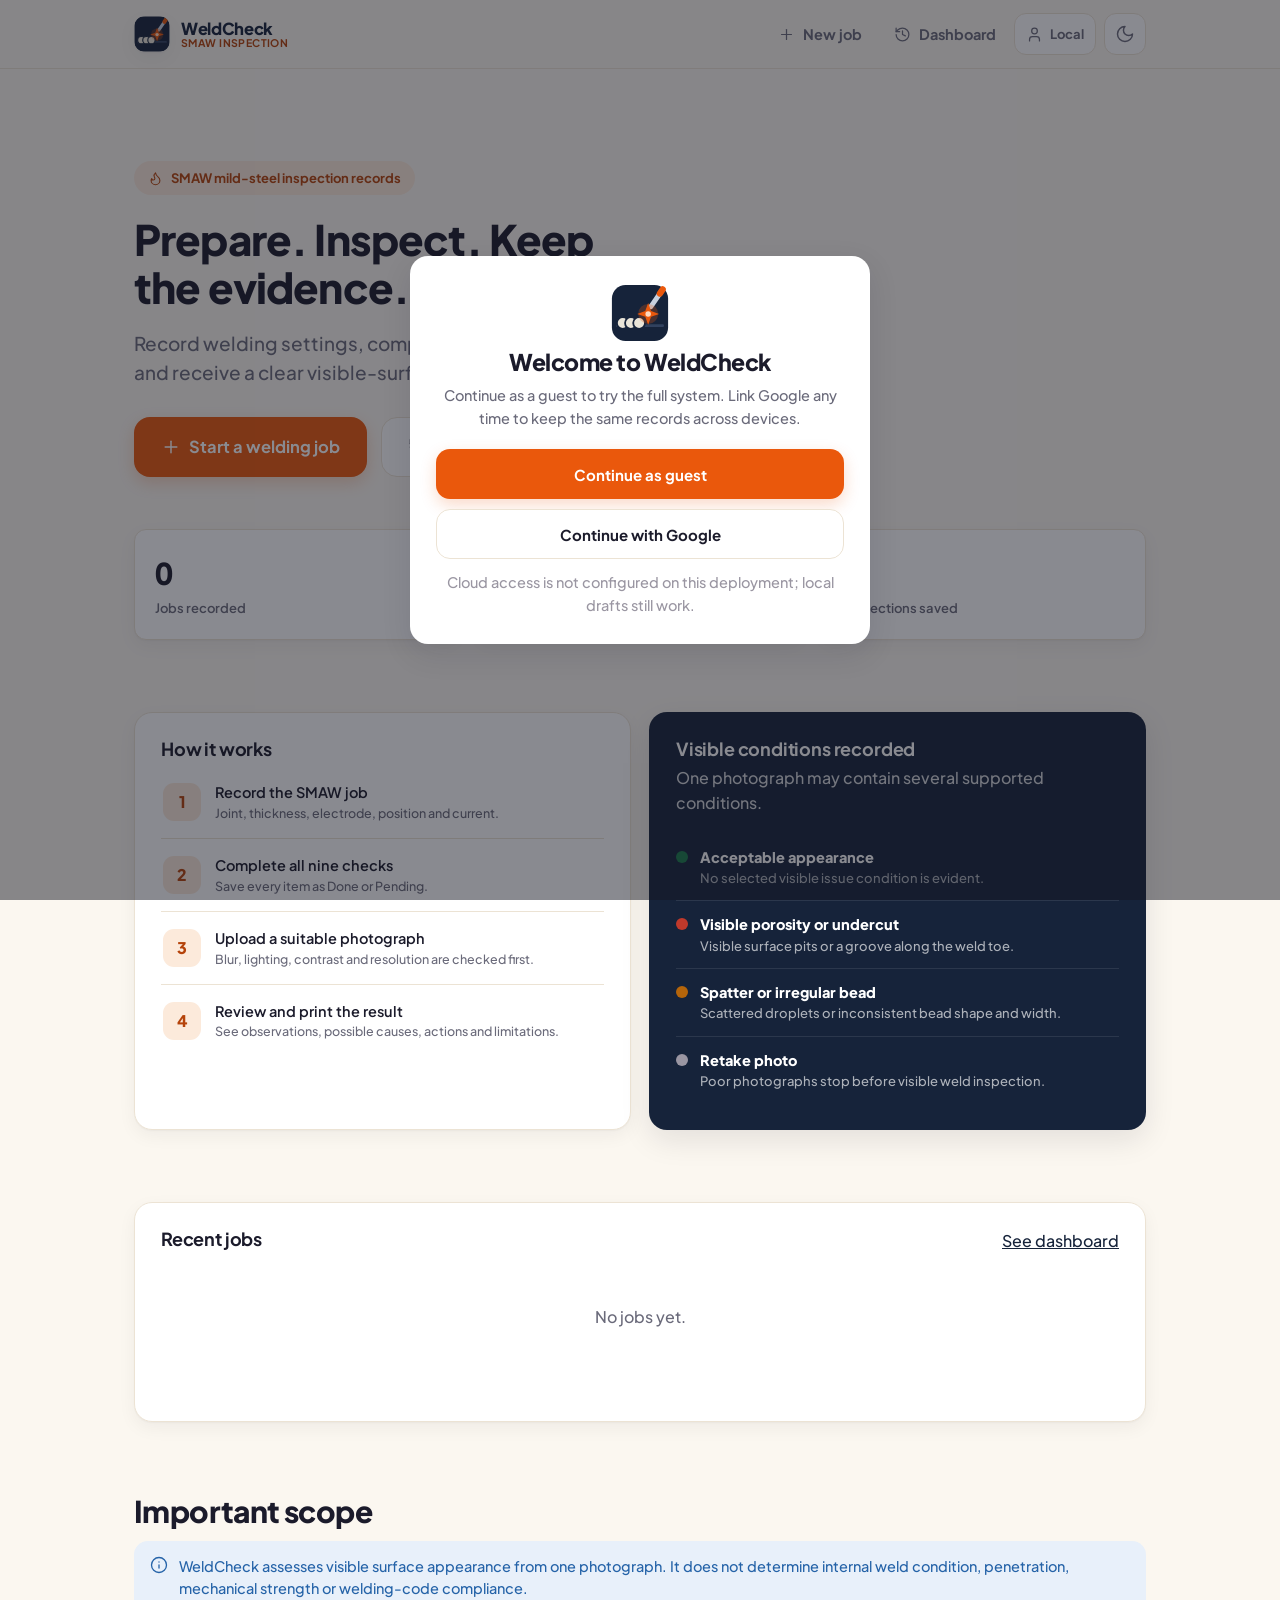
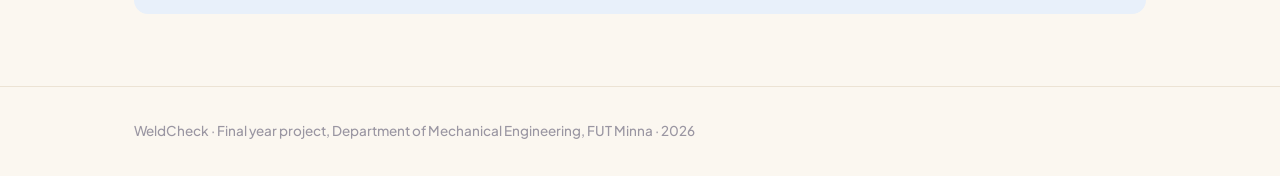
==== index.html @ 5e7c7ef5 "feat: upgrade WeldCheck cloud inspection workflow" ====
<!DOCTYPE html><html lang="en"><head><meta charset="UTF-8"/><meta name="viewport" content="width=device-width,initial-scale=1"/><title>WeldCheck · SMAW visible weld inspection</title><link rel="icon" href="favicon.svg"/><meta name="description" content="Cloud-backed SMAW checklist and visible weld-surface inspection records."/><link rel="preconnect" href="https://fonts.googleapis.com"/><link rel="preconnect" href="https://fonts.gstatic.com" crossorigin/><link href="https://fonts.googleapis.com/css2?family=Plus+Jakarta+Sans:wght@400;500;600;700;800&display=swap" rel="stylesheet"/><link rel="stylesheet" href="assets/weldcheck.css"/></head><body class="sel-body" data-page="home">
<header class="sel-header"><div class="sel-wrap sel-header__bar"><a class="sel-logo" href="/"><span class="sel-logo__mark"><img src="assets/logo.svg" alt=""/></span><span class="sel-logo__text"><span class="sel-logo__brand">WeldCheck</span><span class="sel-logo__sub">SMAW inspection</span></span></a><nav class="wc-topnav"><a href="/new-job" data-nav="new"><svg class="ic"><use href="#i-plus"></use></svg><span class="wc-navlabel">New job</span></a><a href="/history" data-nav="history"><svg class="ic"><use href="#i-history"></use></svg><span class="wc-navlabel">Dashboard</span></a><button class="sel-theme" id="themeBtn"><svg class="ic"><use href="#i-moon"></use></svg></button></nav></div></header>
<main class="sel-main"><section class="sel-hero"><div class="sel-wrap"><span class="sel-hero__eyebrow"><svg class="ic"><use href="#i-flame"></use></svg> SMAW mild-steel inspection records</span><h1>Prepare. Inspect. Keep the evidence.</h1><p class="lead">Record welding settings, complete the safety checklist, check photo quality and receive a clear visible-surface assessment with actions and limitations.</p><div class="sel-hero__cta"><a class="sel-btn sel-btn--primary sel-btn--lg" href="/new-job"><svg class="ic"><use href="#i-plus"></use></svg> Start a welding job</a><a class="sel-btn sel-btn--ghost sel-btn--lg" href="/history"><svg class="ic"><use href="#i-history"></use></svg> Open dashboard</a></div></div></section>
<section class="sel-section" style="padding-top:0"><div class="sel-wrap"><div class="sel-grid sel-grid--3"><div class="sel-stat"><div class="sel-stat__value" id="statJobs">0</div><div class="sel-stat__label">Jobs recorded</div></div><div class="sel-stat"><div class="sel-stat__value" id="statChecks">0</div><div class="sel-stat__label">Checklists completed</div></div><div class="sel-stat"><div class="sel-stat__value" id="statInspections">0</div><div class="sel-stat__label">Inspections saved</div></div></div></div></section>
<section class="sel-section" style="padding-top:0"><div class="sel-wrap sel-grid sel-grid--2"><div class="sel-card"><h3>How it works</h3><div class="sel-rows"><div class="sel-row"><div class="sel-row__icon">1</div><div class="sel-row__body"><div class="sel-row__title">Record the SMAW job</div><div class="sel-row__sub">Joint, thickness, electrode, position and current.</div></div></div><div class="sel-row"><div class="sel-row__icon">2</div><div class="sel-row__body"><div class="sel-row__title">Complete all nine checks</div><div class="sel-row__sub">Save every item as Done or Pending.</div></div></div><div class="sel-row"><div class="sel-row__icon">3</div><div class="sel-row__body"><div class="sel-row__title">Upload a suitable photograph</div><div class="sel-row__sub">Blur, lighting, contrast and resolution are checked first.</div></div></div><div class="sel-row"><div class="sel-row__icon">4</div><div class="sel-row__body"><div class="sel-row__title">Review and print the result</div><div class="sel-row__sub">See observations, possible causes, actions and limitations.</div></div></div></div></div><div class="sel-card sel-card--feature"><h3>Visible conditions recorded</h3><p>One photograph may contain several supported conditions.</p><div class="wc-cat"><span class="wc-cat__dot" style="background:var(--sp-success)"></span><div><div class="wc-cat__name">Acceptable appearance</div><div class="wc-cat__sub">No selected visible issue condition is evident.</div></div></div><div class="wc-cat"><span class="wc-cat__dot" style="background:var(--sp-danger)"></span><div><div class="wc-cat__name">Visible porosity or undercut</div><div class="wc-cat__sub">Visible surface pits or a groove along the weld toe.</div></div></div><div class="wc-cat"><span class="wc-cat__dot" style="background:var(--sp-warn)"></span><div><div class="wc-cat__name">Spatter or irregular bead</div><div class="wc-cat__sub">Scattered droplets or inconsistent bead shape and width.</div></div></div><div class="wc-cat"><span class="wc-cat__dot" style="background:var(--sp-ink-3)"></span><div><div class="wc-cat__name">Retake photo</div><div class="wc-cat__sub">Poor photographs stop before visible weld inspection.</div></div></div></div></div></section>
<section class="sel-section" style="padding-top:0"><div class="sel-wrap"><div class="sel-card"><div class="wc-card-head"><h3>Recent jobs</h3><a href="/history">See dashboard</a></div><div id="recentList"><p class="sel-empty">No jobs yet.</p></div></div></div></section>
<section class="sel-section" style="padding-top:0"><div class="sel-wrap"><h2>Important scope</h2><div class="sel-note sel-note--info"><svg class="ic"><use href="#i-info"></use></svg><span>WeldCheck assesses visible surface appearance from one photograph. It does not determine internal weld condition, penetration, mechanical strength or welding-code compliance.</span></div></div></section></main>
<footer class="sel-footer"><div class="sel-wrap">WeldCheck · Final year project, Department of Mechanical Engineering, FUT Minna · <span data-year></span></div></footer>
<div class="sel-modal" id="welcomeModal" hidden><div class="sel-modal__card sel-modal__card--celebrate"><img src="assets/logo.svg" alt="" width="58" height="58"/><h2>Welcome to WeldCheck</h2><p>Continue as a guest to try the full system. Link Google any time to keep the same records across devices.</p><div class="sel-modal__foot"><button class="sel-btn sel-btn--primary sel-btn--block" id="guestBtn">Continue as guest</button><button class="sel-btn sel-btn--ghost sel-btn--block" id="googleBtn">Continue with Google</button></div><p class="wc-tiny" id="authNote"></p></div></div>
<script src="assets/sprite.js"></script><script src="assets/db.js"></script><script src="assets/cloud.js"></script><script src="assets/data.js"></script><script src="assets/app.js"></script><script src="assets/auth.js"></script><script src="assets/fx.js"></script>
<script>(function(){var modal=Wc.$("welcomeModal");function close(){modal.classList.remove("is-in");setTimeout(function(){modal.hidden=true;},200);try{localStorage.setItem("wcWelcomedV2","1");}catch(e){}}Wc.$("guestBtn").onclick=close;Wc.$("googleBtn").onclick=function(){this.classList.add("is-loading");WcCloud.google().catch(function(e){Wc.$("googleBtn").classList.remove("is-loading");Wc.$("authNote").textContent=e.message;});};try{if(!localStorage.getItem("wcWelcomedV2")){modal.hidden=false;requestAnimationFrame(function(){modal.classList.add("is-in");});}}catch(e){}Promise.all([WcData.allJobs(),WcData.allInspections(),WcData.authState()]).then(function(v){var jobs=v[0],ins=v[1],checks=jobs.filter(function(j){return Wc.doneCount(j)===Wc.CHECKLIST.length;}).length;WcFx.countUp(Wc.$("statJobs"),jobs.length);WcFx.countUp(Wc.$("statChecks"),checks);WcFx.countUp(Wc.$("statInspections"),ins.length);if(!v[2].configured){Wc.$("authNote").textContent="Cloud access is not configured on this deployment; local drafts still work.";}if(jobs.length)Wc.$("recentList").innerHTML='<div class="sel-rows">'+jobs.slice(0,4).map(function(j){return'<a class="sel-row" href="'+Wc.nextPage(j)+'"><div class="sel-row__icon"><svg class="ic"><use href="#i-file-text"></use></svg></div><div class="sel-row__body"><div class="sel-row__title">Sample '+Wc.esc(j.sampleNo)+'</div><div class="sel-row__sub">'+Wc.esc(Wc.fmtDate(j.date||j.createdAt))+' · '+Wc.esc(j.jointType)+' · '+(j.inspectionCount||0)+' inspection(s)</div></div>'+Wc.statusPill(j)+'</a>';}).join('')+'</div>';WcFx.reveal(document.body,{selector:".sel-stat,.sel-card",step:40});});})();</script></body></html>
---- assets/weldcheck.css ----
/* WeldCheck: web-based pre-welding checklist + weld appearance checking (final year project).
   Visual system ported from the Movescrow member surface: Plus Jakarta Sans, cream page,
   navy feature cards, orange accent, roomy spacing, big rounded cards, mobile-first.
   All colour comes from --sp-* tokens; components keep the .sel-* names from the source kit. */

.sel-body {
  --sp-page: #FBF7F0;
  --sp-header: rgba(251,247,240,.82);
  --sp-link: #16233A;
  --sp-surface: #FFFFFF;
  --sp-surface-2: #F6F0E5;
  --sp-ink: #1B1B2B;
  --sp-ink-2: #6A6A7A;
  --sp-ink-3: #9A96A2;
  --sp-line: #ECE3D4;
  --sp-feature: #16233A;
  --sp-accent: #EA580C;
  --sp-accent-hover: #C2410C;
  --sp-accent-soft: #FCEADB;
  --sp-accent-ink: #B5430A;
  --sp-success: #1B7A4B;
  --sp-success-soft: #E7F4EC;
  --sp-warn: #B5650A;
  --sp-warn-soft: #FBEFD9;
  --sp-danger: #C0392B;
  --sp-danger-soft: #FBE7E4;
  --sp-info: #2563A8;
  --sp-info-soft: #E8F0FA;
  --sp-font: "Plus Jakarta Sans", system-ui, -apple-system, "Segoe UI", Roboto, sans-serif;
  --sp-r: 18px; --sp-r-sm: 12px; --sp-pill: 999px;
  --sp-sh-1: 0 1px 2px rgba(22,24,40,.04), 0 6px 18px rgba(22,24,40,.05);
  --sp-sh-2: 0 10px 30px rgba(22,24,40,.10);
  --sp-toast-bg: #1B1B2B;
}

/* Dark theme. Every colour is a token, so dark is one re-definition block. The default
   FOLLOWS THE OS (prefers-color-scheme); the header moon/sun button forces a choice by
   adding .theme-dark / .theme-light to <body> (app.js), which overrides the media query. */
:root { color-scheme: light dark; }
@media (prefers-color-scheme: dark) {
  .sel-body:not(.theme-light) {
    --sp-page: #14110C; --sp-header: rgba(20,17,12,.82); --sp-link: #AEC0E6; --sp-surface: #1F1B14; --sp-surface-2: #2A241A;
    --sp-ink: #F4EEE2; --sp-ink-2: #B4AC9C; --sp-ink-3: #847C6C; --sp-line: #342C1F;
    --sp-feature: #1B2B45; --sp-accent: #F2691C; --sp-accent-hover: #FB7E33;
    --sp-accent-soft: #38230F; --sp-accent-ink: #F4A36A;
    --sp-success: #43C98A; --sp-success-soft: #16291F; --sp-warn: #E0A23E; --sp-warn-soft: #2C2310;
    --sp-danger: #F0685A; --sp-danger-soft: #3A1C17; --sp-info: #5BA0E6; --sp-info-soft: #14233A;
    --sp-sh-1: 0 1px 2px rgba(0,0,0,.3), 0 6px 18px rgba(0,0,0,.35); --sp-sh-2: 0 10px 30px rgba(0,0,0,.5); --sp-toast-bg: #322A1E;
  }
}
.sel-body.theme-dark {
  --sp-page: #14110C; --sp-header: rgba(20,17,12,.82); --sp-link: #AEC0E6; --sp-surface: #1F1B14; --sp-surface-2: #2A241A;
  --sp-ink: #F4EEE2; --sp-ink-2: #B4AC9C; --sp-ink-3: #847C6C; --sp-line: #342C1F;
  --sp-feature: #1B2B45; --sp-accent: #F2691C; --sp-accent-hover: #FB7E33;
  --sp-accent-soft: #38230F; --sp-accent-ink: #F4A36A;
  --sp-success: #43C98A; --sp-success-soft: #16291F; --sp-warn: #E0A23E; --sp-warn-soft: #2C2310;
  --sp-danger: #F0685A; --sp-danger-soft: #3A1C17; --sp-info: #5BA0E6; --sp-info-soft: #14233A;
  --sp-sh-1: 0 1px 2px rgba(0,0,0,.3), 0 6px 18px rgba(0,0,0,.35); --sp-sh-2: 0 10px 30px rgba(0,0,0,.5); --sp-toast-bg: #322A1E;
}

/* Theme toggle (moon/sun) in the header, matching the nav icon buttons. */
.sel-theme { margin-left: 4px; width: 42px; height: 42px; display: inline-grid; place-items: center; border: 1px solid var(--sp-line); border-radius: 12px; background: var(--sp-surface); color: var(--sp-ink-2); flex: none; cursor: pointer; -webkit-tap-highlight-color: transparent; transition: background .15s ease, color .15s ease; }
.sel-theme:hover { background: var(--sp-surface-2); color: var(--sp-ink); }
.sel-theme svg { width: 20px; height: 20px; display: block; }

*, *::before, *::after { box-sizing: border-box; }
.sel-body * { -webkit-tap-highlight-color: transparent; }
html { -webkit-text-size-adjust: 100%; }
body.sel-body {
  margin: 0; font-family: var(--sp-font); color: var(--sp-ink);
  background: var(--sp-page); line-height: 1.55; font-weight: 500; font-size: 16px;
  -webkit-font-smoothing: antialiased; text-rendering: optimizeLegibility;
}
.sel-body h1, .sel-body h2, .sel-body h3 { margin: 0 0 .4em; color: var(--sp-ink); line-height: 1.15; letter-spacing: -0.02em; }
.sel-body h1 { font-size: clamp(30px, 7vw, 42px); font-weight: 800; }
.sel-body h2 { font-size: clamp(22px, 4.2vw, 30px); font-weight: 800; }
.sel-body h3 { font-size: 18px; font-weight: 700; letter-spacing: -0.01em; }
.sel-body p { margin: 0 0 1.1em; color: var(--sp-ink-2); }
.sel-body a { color: var(--sp-link); }
.ic { width: 20px; height: 20px; display: inline-block; vertical-align: middle; flex: none; }
[hidden] { display: none !important; }

/* Layout */
.sel-wrap { max-width: 1060px; margin: 0 auto; padding: 0 24px; }
.sel-narrow { max-width: 560px; margin: 0 auto; padding: 0 24px; }
.sel-section { padding: clamp(36px, 7vw, 72px) 0; }
.sel-main { min-height: 60vh; }
@media (max-width: 560px) { .sel-wrap, .sel-narrow { padding: 0 20px; } }

/* Header: glass bar with brand lockup + inline nav (no auth, so no drawer) */
.sel-header { position: sticky; top: 0; z-index: 30; background: var(--sp-header); backdrop-filter: saturate(140%) blur(14px); -webkit-backdrop-filter: saturate(140%) blur(14px); border-bottom: 1px solid var(--sp-line); }
.sel-header__bar { display: flex; align-items: center; gap: 12px; height: 68px; }
.sel-logo { display: inline-flex; align-items: center; gap: 11px; text-decoration: none; color: var(--sp-ink); }
.sel-logo__mark { width: 36px; height: 36px; border-radius: 11px; overflow: hidden; display: grid; place-items: center; flex: none; box-shadow: var(--sp-sh-1); }
.sel-logo__mark img { width: 36px; height: 36px; display: block; }
.sel-logo__text { display: flex; flex-direction: column; line-height: 1.05; }
.sel-logo__brand { font-weight: 800; font-size: 16.5px; letter-spacing: -0.02em; }
.sel-logo__sub { font-size: 10.5px; font-weight: 700; letter-spacing: .04em; text-transform: uppercase; color: var(--sp-accent-ink); }
.wc-topnav { display: flex; align-items: center; gap: 4px; margin-left: auto; }
.wc-topnav a { display: inline-flex; align-items: center; gap: 8px; padding: 9px 14px; border-radius: 12px; text-decoration: none; font-weight: 700; font-size: 14.5px; color: var(--sp-ink-2); transition: background .14s ease, color .14s ease; }
.wc-topnav a .ic { width: 17px; height: 17px; }
.wc-topnav a:hover { background: var(--sp-surface-2); color: var(--sp-ink); }
.wc-topnav a.is-active { background: var(--sp-accent-soft); color: var(--sp-accent-ink); }
@media (max-width: 620px) {
  .sel-logo__text { display: none; }
  .wc-topnav a span.wc-navlabel { display: none; }
  .wc-topnav a { padding: 10px 12px; border: 1px solid var(--sp-line); background: var(--sp-surface); }
  .wc-topnav a.is-active { border-color: transparent; background: var(--sp-accent-soft); }
}

/* Buttons */
.sel-btn { display: inline-flex; align-items: center; justify-content: center; gap: 8px; min-height: 50px; padding: 13px 22px; border-radius: 14px; font-family: var(--sp-font); font-weight: 700; font-size: 15px; cursor: pointer; border: 1.5px solid transparent; text-decoration: none; transition: transform .08s ease, background .15s ease, border-color .15s ease, box-shadow .15s ease; }
.sel-btn:active { transform: translateY(1px); }
.sel-btn.is-loading { color: transparent !important; pointer-events: none; position: relative; }
.sel-btn.is-loading::after { content: ""; position: absolute; top: 50%; left: 50%; width: 18px; height: 18px; margin: -9px 0 0 -9px; border-radius: 50%; border: 2px solid rgba(255,255,255,.5); border-top-color: #fff; animation: sel-btn-spin .6s linear infinite; }
.sel-btn--ghost.is-loading::after { border-color: rgba(27,27,43,.22); border-top-color: var(--sp-ink); }
@keyframes sel-btn-spin { to { transform: rotate(360deg); } }
.sel-btn--primary { background: var(--sp-accent); color: #fff; box-shadow: 0 6px 16px rgba(234,88,12,.22); }
.sel-btn--primary:hover { background: var(--sp-accent-hover); }
.sel-btn--dark { background: var(--sp-feature); color: #fff; }
.sel-btn--ghost { background: var(--sp-surface); color: var(--sp-ink); border-color: var(--sp-line); }
.sel-btn--ghost:hover { background: var(--sp-surface-2); }
.sel-btn--block { width: 100%; }
.sel-btn--lg { min-height: 56px; font-size: 16.5px; padding: 16px 26px; border-radius: 16px; }
.sel-btn--sm { min-height: 36px; padding: 8px 16px; font-size: 14px; }
.sel-btn[disabled], .sel-btn[aria-disabled="true"] { opacity: .5; cursor: not-allowed; }
.sel-body a.sel-btn--primary, .sel-body a.sel-btn--dark, .sel-body a.sel-btn--primary:hover, .sel-body a.sel-btn--dark:hover { color: #fff; }
.sel-body a.sel-btn--ghost { color: var(--sp-ink); }

/* Cards */
.sel-card { background: var(--sp-surface); border: 1px solid var(--sp-line); border-radius: var(--sp-r); padding: 26px; box-shadow: var(--sp-sh-1); }
.sel-card--feature { background: var(--sp-feature); color: #fff; border-color: transparent; box-shadow: var(--sp-sh-2); }
.sel-card--feature p, .sel-card--feature h2, .sel-card--feature h3 { color: #fff; }
.sel-card--feature p { color: rgba(255,255,255,.82); }
.sel-card--feature, .sel-wallet { transition: transform .22s cubic-bezier(.22,.61,.36,1), box-shadow .22s ease; }
@media (hover: hover) { .sel-card--feature:hover { transform: translateY(-3px); box-shadow: 0 18px 40px rgba(22,24,40,.18); } }
.sel-grid { display: grid; gap: 18px; }
@media (min-width: 720px) { .sel-grid--3 { grid-template-columns: repeat(3, 1fr); } .sel-grid--2 { grid-template-columns: repeat(2, 1fr); } }

/* Hero */
.sel-hero { padding: clamp(44px, 9vw, 92px) 0 clamp(30px, 6vw, 52px); }
.sel-hero__eyebrow { display: inline-flex; align-items: center; gap: 8px; font-size: 13px; font-weight: 700; color: var(--sp-accent-ink); background: var(--sp-accent-soft); padding: 7px 14px; border-radius: var(--sp-pill); margin-bottom: 20px; }
.sel-hero__eyebrow .ic { width: 15px; height: 15px; }
.sel-hero h1 { max-width: 17ch; }
.sel-hero p.lead { font-size: 19px; line-height: 1.55; max-width: 52ch; color: var(--sp-ink-2); }
.sel-hero__cta { display: flex; flex-wrap: wrap; gap: 14px; margin-top: 30px; }

/* Stat tiles */
.sel-stat { background: var(--sp-surface); border: 1px solid var(--sp-line); border-radius: var(--sp-r-sm); padding: 20px; box-shadow: var(--sp-sh-1); }
.sel-stat__value { font-size: 30px; font-weight: 800; font-variant-numeric: tabular-nums; color: var(--sp-ink); letter-spacing: -0.02em; }
.sel-stat__label { font-size: 13px; color: var(--sp-ink-2); font-weight: 600; margin-top: 2px; }
.sel-stat__hint { font-size: 12px; color: var(--sp-ink-3); }

/* Progress */
.sel-progress { height: 12px; background: var(--sp-surface-2); border-radius: var(--sp-pill); overflow: hidden; }
.sel-progress__fill { height: 100%; background: var(--sp-accent); border-radius: var(--sp-pill); transition: width .4s ease; }
.sel-progress__meta { display: flex; justify-content: space-between; font-size: 13px; color: var(--sp-ink-2); margin-top: 10px; }

/* Forms */
.sel-field { display: flex; flex-direction: column; gap: 8px; margin-bottom: 18px; }
.sel-field label { font-size: 14.5px; font-weight: 700; color: var(--sp-ink); }
.sel-field .wc-optional { font-weight: 600; color: var(--sp-ink-3); font-size: 12.5px; }
.sel-input, .sel-select, .sel-textarea { min-height: 52px; padding: 14px 16px; border: 1.5px solid var(--sp-line); border-radius: 14px; font-family: var(--sp-font); font-size: 16px; background: var(--sp-surface); color: var(--sp-ink); width: 100%; }
.sel-textarea { resize: vertical; min-height: 96px; }
.sel-input:focus, .sel-select:focus, .sel-textarea:focus { outline: 2px solid var(--sp-accent); outline-offset: 1px; border-color: var(--sp-accent); }
.sel-err { color: var(--sp-danger); font-size: 12.5px; font-weight: 600; }
.sel-steps { display: inline-flex; align-items: center; gap: 8px; font-size: 12px; font-weight: 800; letter-spacing: .03em; text-transform: uppercase; color: var(--sp-accent-ink); background: var(--sp-accent-soft); padding: 6px 12px; border-radius: var(--sp-pill); margin-bottom: 14px; }

/* Rows */
.sel-rows { display: flex; flex-direction: column; }
.sel-row { display: flex; align-items: center; gap: 14px; padding: 15px 2px; border-bottom: 1px solid var(--sp-line); }
.sel-row:last-child { border-bottom: 0; }
.sel-row__icon { width: 38px; height: 38px; border-radius: 11px; background: var(--sp-accent-soft); display: grid; place-items: center; color: var(--sp-accent-ink); flex: none; font-weight: 800; }
.sel-row__icon .ic { width: 19px; height: 19px; }
.sel-row__body { flex: 1; min-width: 0; }
.sel-row__title { font-size: 14.5px; font-weight: 600; color: var(--sp-ink); }
.sel-row__sub { font-size: 12.5px; color: var(--sp-ink-2); }
a.sel-row { text-decoration: none; transition: background .14s ease; border-radius: 12px; padding-left: 10px; padding-right: 10px; margin: 0 -10px; }
a.sel-row:hover { background: var(--sp-surface-2); }
.sel-row__chev { color: var(--sp-ink-3); flex: none; }
/* Narrow screens: the status pill drops to its own line under the text so the title never crushes. */
@media (max-width: 560px) {
  .sel-row { flex-wrap: wrap; }
  .sel-row__body { flex: 1 1 calc(100% - 100px); }
  .sel-row .sel-state-pill { order: 4; margin-left: 52px; }
}

/* Badges + state pills */
.sel-badge { display: inline-flex; align-items: center; gap: 7px; padding: 7px 13px; border-radius: var(--sp-pill); font-size: 12.5px; font-weight: 700; background: var(--sp-surface-2); color: var(--sp-ink-2); }
.sel-badge .ic { width: 15px; height: 15px; }
.sel-state-pill { display: inline-flex; align-items: center; gap: 7px; padding: 8px 14px; border-radius: var(--sp-pill); font-size: 13px; font-weight: 700; }
.sel-state-pill .ic { width: 15px; height: 15px; }
.sel-state-pill--good { background: var(--sp-success-soft); color: var(--sp-success); }
.sel-state-pill--holes { background: var(--sp-danger-soft); color: var(--sp-danger); }
.sel-state-pill--spatter { background: var(--sp-warn-soft); color: var(--sp-warn); }
.sel-state-pill--unclear { background: var(--sp-surface-2); color: var(--sp-ink-2); }
.sel-state-pill--open { background: var(--sp-success-soft); color: var(--sp-success); }
.sel-state-pill--soon { background: var(--sp-warn-soft); color: var(--sp-warn); }

/* Notes / states */
.sel-note { display: flex; gap: 11px; align-items: flex-start; padding: 14px 16px; border-radius: 14px; font-size: 14.5px; }
.sel-note .ic { width: 18px; height: 18px; margin-top: 1px; }
.sel-note--info { background: var(--sp-info-soft); color: var(--sp-info); }
.sel-note--warn { background: var(--sp-warn-soft); color: var(--sp-warn); }
.sel-note--success { background: var(--sp-success-soft); color: var(--sp-success); }
.sel-empty { text-align: center; color: var(--sp-ink-2); padding: 48px 16px; }
.sel-toast { position: fixed; left: 50%; bottom: 22px; transform: translate(-50%, 14px); background: var(--sp-toast-bg); color: #fff; font-weight: 700; font-size: 14px; padding: 11px 16px; border-radius: 12px; box-shadow: 0 8px 28px rgba(0,0,0,.22); z-index: 1200; opacity: 0; transition: opacity .24s ease, transform .24s ease; max-width: min(92vw, 420px); text-align: center; }
.sel-toast.is-on { opacity: 1; transform: translate(-50%, 0); }
.sel-search { display: flex; align-items: center; gap: 8px; background: var(--sp-surface-2); border: 1px solid var(--sp-line); border-radius: 12px; padding: 8px 12px; }
.sel-search .ic { width: 16px; height: 16px; color: var(--sp-ink-3); flex: none; }
.sel-search input { flex: 1; min-width: 0; border: 0; background: transparent; font: inherit; font-size: 14px; color: var(--sp-ink); outline: none; }

/* FAQ */
.sel-faq details { border: 1px solid var(--sp-line); border-radius: 14px; padding: 18px 20px; margin-bottom: 12px; background: var(--sp-surface); }
.sel-faq summary { font-weight: 700; cursor: pointer; list-style: none; font-size: 16px; }
.sel-faq summary::-webkit-details-marker { display: none; }
.sel-faq p { margin: 12px 0 0; }

/* Footer */
.sel-footer { border-top: 1px solid var(--sp-line); padding: 34px 0; color: var(--sp-ink-3); font-size: 13.5px; }
.sel-footer a { color: var(--sp-ink-2); margin-right: 18px; }

/* ── WeldCheck-specific components ─────────────────────────────────────────── */

/* Checklist items: tappable row that flips Pending -> Done */
.wc-check { display: flex; align-items: center; gap: 14px; width: 100%; text-align: left; padding: 14px 12px; border: 1.5px solid var(--sp-line); border-radius: 14px; background: var(--sp-surface); color: var(--sp-ink); font: inherit; font-size: 15px; font-weight: 600; cursor: pointer; transition: border-color .15s ease, background .15s ease; }
.wc-check + .wc-check { margin-top: 10px; }
.wc-check:hover { border-color: var(--sp-accent); }
.wc-check__box { width: 26px; height: 26px; border-radius: 9px; border: 2px solid var(--sp-line); display: grid; place-items: center; color: #fff; flex: none; transition: background .15s ease, border-color .15s ease; }
.wc-check__box .ic { width: 15px; height: 15px; opacity: 0; }
.wc-check__txt { flex: 1; min-width: 0; }
.wc-check__state { flex: none; font-size: 11.5px; font-weight: 800; letter-spacing: .04em; text-transform: uppercase; color: var(--sp-ink-3); }
.wc-check.is-done { border-color: var(--sp-success); background: var(--sp-success-soft); }
.wc-check.is-done .wc-check__box { background: var(--sp-success); border-color: var(--sp-success); }
.wc-check.is-done .wc-check__box .ic { opacity: 1; }
.wc-check.is-done .wc-check__state { color: var(--sp-success); }
.wc-check[disabled] { cursor: default; opacity: .75; }
.wc-check[disabled]:hover { border-color: var(--sp-line); }
.wc-check.is-done[disabled]:hover { border-color: var(--sp-success); }

/* Photo dropzone + preview */
.wc-drop { display: flex; flex-direction: column; align-items: center; justify-content: center; gap: 10px; width: 100%; min-height: 210px; padding: 26px; border: 2px dashed var(--sp-line); border-radius: var(--sp-r); background: var(--sp-surface-2); color: var(--sp-ink-2); font: inherit; font-weight: 600; cursor: pointer; text-align: center; transition: border-color .15s ease, background .15s ease; }
.wc-drop:hover, .wc-drop.is-over { border-color: var(--sp-accent); background: var(--sp-accent-soft); color: var(--sp-accent-ink); }
.wc-drop__ic { width: 52px; height: 52px; border-radius: 15px; background: var(--sp-surface); display: grid; place-items: center; color: var(--sp-accent); box-shadow: var(--sp-sh-1); }
.wc-drop__ic .ic { width: 26px; height: 26px; }
.wc-drop__hint { font-size: 12.5px; color: var(--sp-ink-3); font-weight: 600; }
.wc-preview { position: relative; border-radius: var(--sp-r); overflow: hidden; border: 1px solid var(--sp-line); background: var(--sp-surface-2); }
.wc-preview img { display: block; width: 100%; max-height: 420px; object-fit: contain; background: var(--sp-feature); }
.wc-preview__x { position: absolute; top: 10px; right: 10px; width: 34px; height: 34px; border-radius: 50%; border: 0; background: rgba(20,22,34,.6); color: #fff; cursor: pointer; display: grid; place-items: center; }
.wc-preview__x .ic { width: 16px; height: 16px; }

/* Result page */
.wc-result-hero { text-align: center; }
.wc-result-hero__ic { width: 64px; height: 64px; margin: 4px auto 14px; border-radius: 50%; display: grid; place-items: center; }
.wc-result-hero__ic .ic { width: 32px; height: 32px; }
.wc-result-hero__ic--good { background: var(--sp-success-soft); color: var(--sp-success); }
.wc-result-hero__ic--holes { background: var(--sp-danger-soft); color: var(--sp-danger); }
.wc-result-hero__ic--spatter { background: var(--sp-warn-soft); color: var(--sp-warn); }
.wc-result-hero__ic--unclear { background: var(--sp-surface-2); color: var(--sp-ink-2); }
.wc-metrics { display: grid; grid-template-columns: repeat(2, 1fr); gap: 10px; }
@media (min-width: 640px) { .wc-metrics { grid-template-columns: repeat(3, 1fr); } }
.wc-metric { background: var(--sp-surface-2); border-radius: 12px; padding: 11px 13px; }
.wc-metric__k { font-size: 11px; font-weight: 800; color: var(--sp-ink-2); text-transform: uppercase; letter-spacing: .04em; }
.wc-metric__v { font-size: 20px; font-weight: 800; margin-top: 2px; font-variant-numeric: tabular-nums; color: var(--sp-ink); }
.wc-metric__s { font-size: 11.5px; color: var(--sp-ink-3); font-weight: 600; }

/* Job summary strip (checklist / upload / result pages) */
.wc-jobstrip { display: flex; align-items: center; gap: 13px; padding: 14px 16px; border: 1px solid var(--sp-line); border-radius: 14px; background: var(--sp-surface); margin-bottom: 18px; }
.wc-jobstrip__ic { width: 40px; height: 40px; border-radius: 11px; background: var(--sp-feature); color: var(--sp-accent); display: grid; place-items: center; flex: none; }
.wc-jobstrip__t { flex: 1; min-width: 0; }
.wc-jobstrip__name { font-weight: 800; font-size: 15px; white-space: nowrap; overflow: hidden; text-overflow: ellipsis; }
.wc-jobstrip__meta { font-size: 12.5px; color: var(--sp-ink-3); }

/* Category legend rows on the feature card */
.wc-cat { display: flex; align-items: flex-start; gap: 12px; padding: 12px 0; border-top: 1px solid rgba(255,255,255,.09); }
.wc-cat:first-of-type { border-top: 0; }
.wc-cat__dot { width: 12px; height: 12px; border-radius: 50%; margin-top: 5px; flex: none; }
.wc-cat__name { font-weight: 800; font-size: 14.5px; }
.wc-cat__sub { font-size: 13px; color: rgba(255,255,255,.65); }

/* Modal (welcome / about-this-project) */
.sel-modal { position: fixed; inset: 0; z-index: 80; display: flex; align-items: center; justify-content: center; padding: 20px; background: rgba(20,22,34,.5); opacity: 0; transition: opacity .22s ease; }
.sel-modal.is-in { opacity: 1; }
.sel-modal__card { position: relative; background: var(--sp-surface); border-radius: var(--sp-r); box-shadow: var(--sp-sh-2); max-width: 460px; width: 100%; padding: 28px 26px; transform: translateY(12px) scale(.98); transition: transform .22s ease; max-height: calc(100dvh - 40px); overflow-y: auto; -webkit-overflow-scrolling: touch; }
.sel-modal.is-in .sel-modal__card { transform: none; }
.sel-modal__ic { display: inline-grid; place-items: center; width: 52px; height: 52px; border-radius: 15px; background: var(--sp-feature); color: var(--sp-accent); margin-bottom: 14px; }
.sel-modal__ic .ic { width: 26px; height: 26px; }
.sel-modal__card h2 { font-size: 23px; }
.sel-modal__card p { font-size: 14.5px; }
.sel-modal__foot { display: flex; gap: 10px; justify-content: flex-end; margin-top: 20px; flex-wrap: wrap; }
.sel-modal__card--celebrate { text-align: center; }
.sel-modal__card--celebrate .sel-modal__foot { justify-content: center; }
.wc-pin { text-align: center; font-size: 24px; font-weight: 800; letter-spacing: .5em; text-indent: .5em; font-variant-numeric: tabular-nums; margin-top: 6px; }
.wc-cred { display: flex; flex-direction: column; gap: 2px; margin-top: 14px; padding: 14px 16px; background: var(--sp-surface-2); border-radius: 14px; text-align: left; }
.wc-cred b { font-size: 14.5px; }
.wc-cred span { font-size: 13px; color: var(--sp-ink-2); }

/* Sample photo gallery (upload page): visual guide + tap-to-load test photos */
.wc-tpls { display: grid; grid-template-columns: repeat(2, 1fr); gap: 10px; margin-top: 12px; }
@media (min-width: 560px) { .wc-tpls { grid-template-columns: repeat(4, 1fr); } }
.wc-tpl { display: flex; flex-direction: column; gap: 8px; padding: 10px; border: 1.5px solid var(--sp-line); border-radius: 14px; background: var(--sp-surface); font: inherit; font-size: 12.5px; font-weight: 700; color: var(--sp-ink-2); cursor: pointer; text-align: center; transition: border-color .15s ease, transform .12s ease; }
.wc-tpl:hover { border-color: var(--sp-accent); transform: translateY(-2px); }
.wc-tpl canvas { display: block; width: 100%; border-radius: 9px; background: var(--sp-surface-2); }

/* FX layer (entrance motion, ported) */
@keyframes sel-fx-rise { from { opacity: 0; transform: translateY(8px); } to { opacity: 1; transform: none; } }
.sel-fx-rise { animation: sel-fx-rise .30s cubic-bezier(.22,.61,.36,1) both; }
@keyframes sel-fx-pop { 0% { transform: scale(.4); opacity: 0; } 60% { transform: scale(1.08); } 100% { transform: scale(1); opacity: 1; } }
.sel-fx-pop { animation: sel-fx-pop .42s cubic-bezier(.34,1.56,.64,1) both; }

/* Focus + motion */
.sel-body :focus-visible { outline: 2px solid var(--sp-accent); outline-offset: 2px; border-radius: 8px; }
@media (prefers-reduced-motion: reduce) { .sel-body *, .sel-body *::before, .sel-body *::after { animation-duration: .001ms !important; transition-duration: .001ms !important; } }

/* v2 cloud, dashboard, report and structured-result components */
.sel-account { min-height: 42px; display: inline-flex; align-items: center; gap: 7px; max-width: 150px; padding: 8px 11px; border: 1px solid var(--sp-line); border-radius: 12px; background: var(--sp-surface); color: var(--sp-ink-2); font: 700 13px var(--sp-font); cursor: pointer; }
.sel-account span { white-space: nowrap; overflow: hidden; text-overflow: ellipsis; }
.sel-account .ic { width: 17px; height: 17px; }
.sel-account.is-loading { opacity: .55; pointer-events: none; }
.wc-form-grid { gap: 0 16px; }
.wc-privacy, .wc-tiny { margin: 12px 0 0 !important; text-align: center; font-size: 12px; color: var(--sp-ink-3) !important; }
.wc-note-copy { margin-top: 5px; font-size: 13px; }
.wc-list { margin: 8px 0 18px; padding-left: 21px; color: var(--sp-ink-2); }
.wc-list li + li { margin-top: 7px; }
.wc-section-card { margin-top: 18px; }
.wc-section-card h3:not(:first-child) { margin-top: 22px; }
.wc-tags { display: flex; justify-content: center; flex-wrap: wrap; gap: 8px; margin: 13px 0; }
.wc-tag { display: inline-flex; padding: 6px 11px; border-radius: var(--sp-pill); font-size: 12.5px; font-weight: 800; }
.wc-tag--good { color: var(--sp-success); background: var(--sp-success-soft); }
.wc-tag--danger { color: var(--sp-danger); background: var(--sp-danger-soft); }
.wc-tag--warn { color: var(--sp-warn); background: var(--sp-warn-soft); }
.sel-state-pill--danger { color: var(--sp-danger); background: var(--sp-danger-soft); }
.wc-choice-row { display: flex; flex-wrap: wrap; gap: 8px; margin: 14px 0; }
.wc-condition-grid { display: grid; gap: 8px; margin: 12px 0 16px; }
.wc-condition { display: flex; align-items: center; gap: 9px; padding: 10px 12px; background: var(--sp-surface-2); border-radius: 11px; font-size: 13.5px; font-weight: 700; cursor: pointer; }
.wc-condition input { width: 18px; height: 18px; accent-color: var(--sp-accent); }
.wc-saved { font-size: 12.5px; color: var(--sp-success) !important; margin: 8px 0 0 !important; }
.wc-report { max-width: 1120px; }
.wc-report-head, .wc-page-head, .wc-card-head { display: flex; align-items: flex-start; justify-content: space-between; gap: 18px; }
.wc-report-logo { width: 70px; height: 70px; border-radius: 18px; }
.wc-result-layout { align-items: start; }
.wc-report-check { display: flex; gap: 9px; padding: 9px 0; border-bottom: 1px solid var(--sp-line); font-size: 13px; color: var(--sp-ink-2); }
.wc-report-check span { color: var(--sp-success); font-weight: 900; }
.wc-stats-6 { display: grid; grid-template-columns: repeat(2, 1fr); gap: 12px; }
@media (min-width: 720px) { .wc-stats-6 { grid-template-columns: repeat(3, 1fr); } }
@media (min-width: 1000px) { .wc-stats-6 { grid-template-columns: repeat(6, 1fr); } }
.wc-stats-6 .sel-stat__value { font-size: 24px; }
.wc-chart { display: grid; gap: 14px; margin-top: 14px; }
.wc-bar__meta { display: flex; justify-content: space-between; gap: 12px; font-size: 13px; }
.wc-bar__track { height: 10px; overflow: hidden; border-radius: var(--sp-pill); background: var(--sp-surface-2); margin-top: 6px; }
.wc-bar__track span { display: block; height: 100%; min-width: 2px; border-radius: inherit; background: var(--sp-accent); }
.wc-filters { display: grid; gap: 10px; }
@media (min-width: 720px) { .wc-filters { grid-template-columns: 2fr repeat(4, 1fr); } }
@media (max-width: 700px) { .wc-page-head, .wc-card-head { flex-direction: column; } .sel-account span { display: none; } .sel-account { padding: 10px; } }

@media print {
  @page { size: A4; margin: 13mm; }
  :root { color-scheme: light; }
  body.sel-body { background: #fff !important; color: #111 !important; font-size: 11pt; }
  .no-print, .sel-toast { display: none !important; }
  .sel-section { padding: 0; }
  .wc-report { max-width: none; padding: 0; }
  .wc-result-layout { display: block; }
  .sel-card { box-shadow: none; border: 1px solid #ddd; background: #fff !important; break-inside: avoid; margin-top: 10px; padding: 15px; }
  .wc-result-hero { text-align: left; }
  .wc-result-hero__ic { display: none; }
  .wc-tags { justify-content: flex-start; }
  .wc-preview img { max-height: 85mm; }
  .wc-section-card h3 { color: #111 !important; }
  .sel-body p, .wc-list, .sel-row__sub, .wc-report-check { color: #333 !important; }
  .sel-footer { display: none; }
}
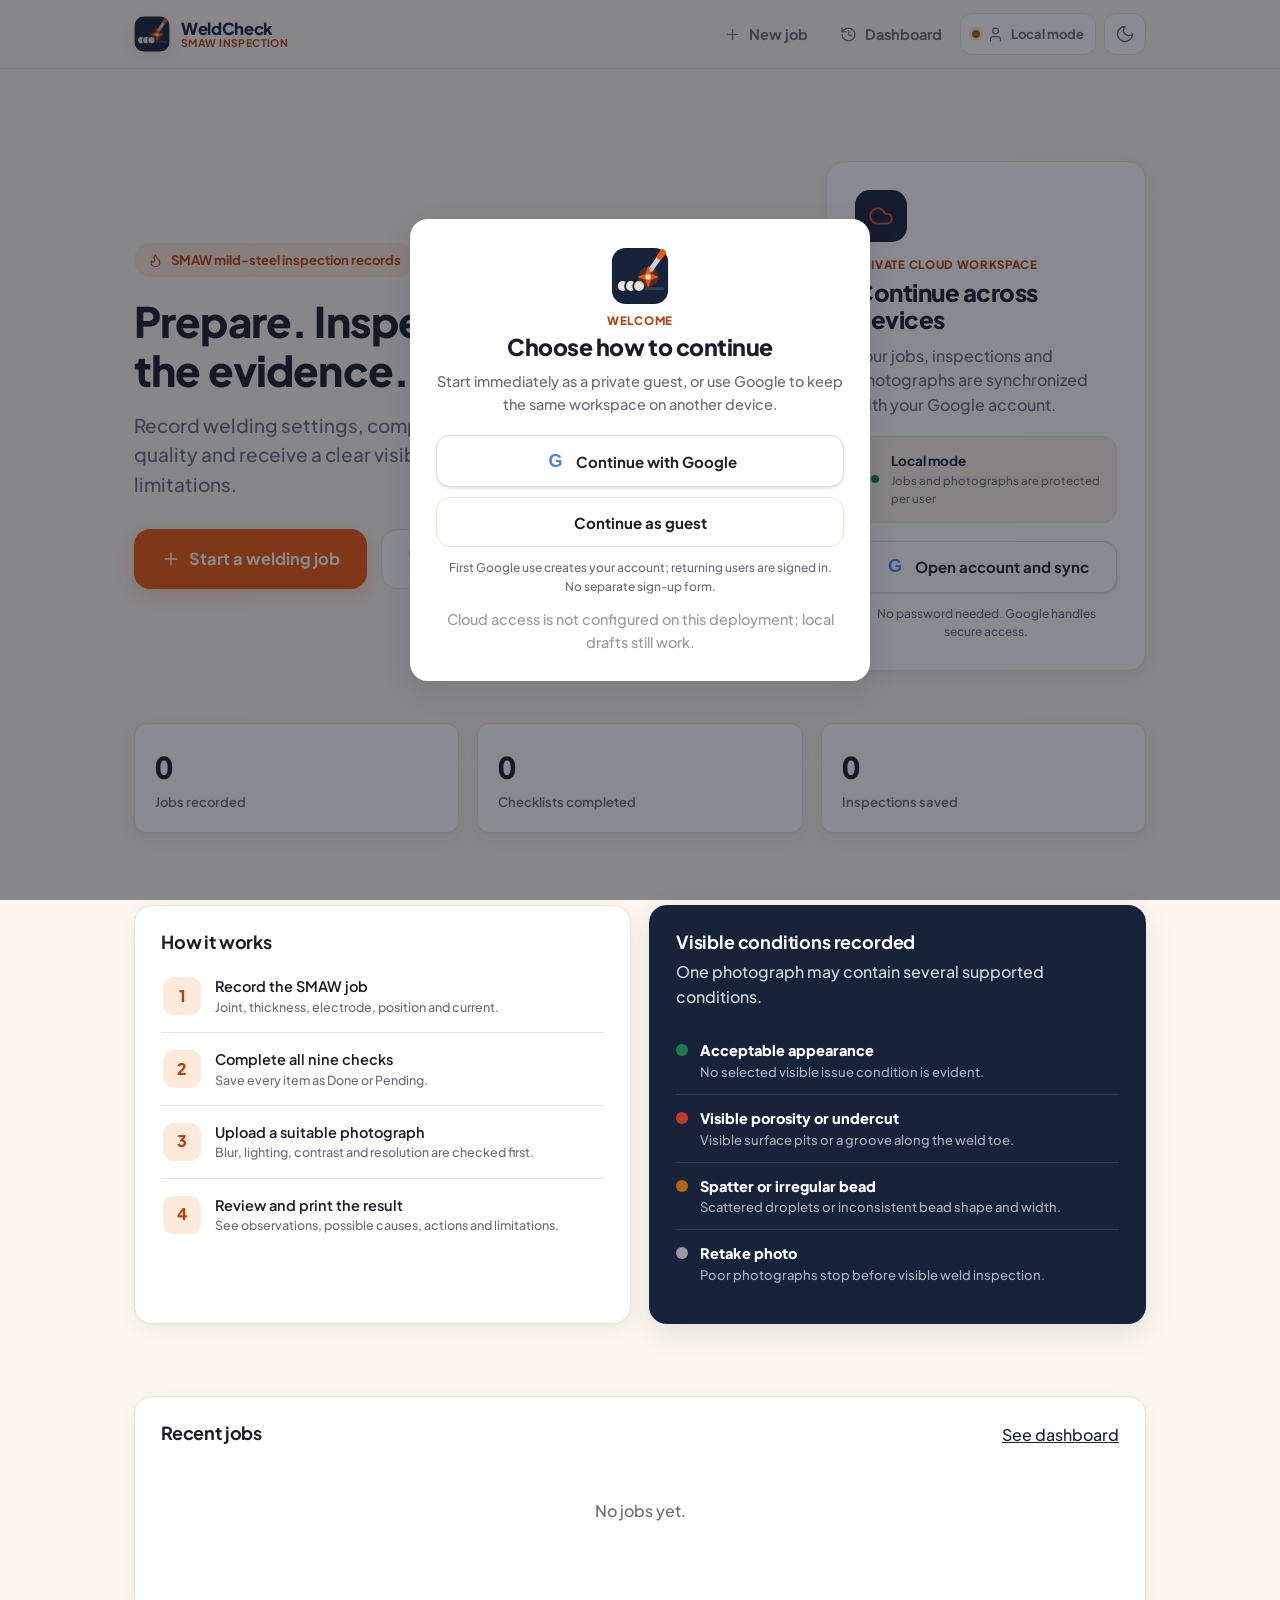
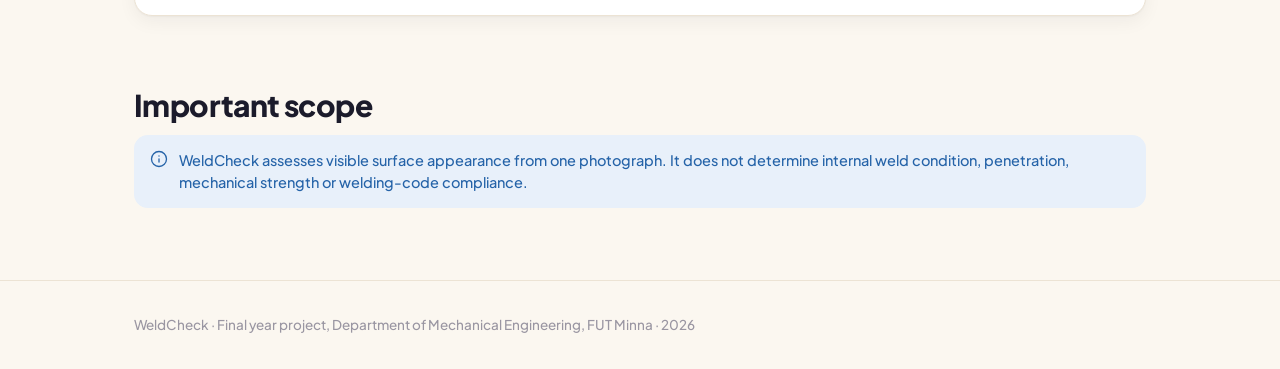
==== commit acdbbc91: "feat: polish WeldCheck onboarding and navigation" ====
--- a/index.html
+++ b/index.html
@@ -1,11 +1,11 @@
 <!DOCTYPE html><html lang="en"><head><meta charset="UTF-8"/><meta name="viewport" content="width=device-width,initial-scale=1"/><title>WeldCheck · SMAW visible weld inspection</title><link rel="icon" href="favicon.svg"/><meta name="description" content="Cloud-backed SMAW checklist and visible weld-surface inspection records."/><link rel="preconnect" href="https://fonts.googleapis.com"/><link rel="preconnect" href="https://fonts.gstatic.com" crossorigin/><link href="https://fonts.googleapis.com/css2?family=Plus+Jakarta+Sans:wght@400;500;600;700;800&display=swap" rel="stylesheet"/><link rel="stylesheet" href="assets/weldcheck.css"/></head><body class="sel-body" data-page="home">
 <header class="sel-header"><div class="sel-wrap sel-header__bar"><a class="sel-logo" href="/"><span class="sel-logo__mark"><img src="assets/logo.svg" alt=""/></span><span class="sel-logo__text"><span class="sel-logo__brand">WeldCheck</span><span class="sel-logo__sub">SMAW inspection</span></span></a><nav class="wc-topnav"><a href="/new-job" data-nav="new"><svg class="ic"><use href="#i-plus"></use></svg><span class="wc-navlabel">New job</span></a><a href="/history" data-nav="history"><svg class="ic"><use href="#i-history"></use></svg><span class="wc-navlabel">Dashboard</span></a><button class="sel-theme" id="themeBtn"><svg class="ic"><use href="#i-moon"></use></svg></button></nav></div></header>
-<main class="sel-main"><section class="sel-hero"><div class="sel-wrap"><span class="sel-hero__eyebrow"><svg class="ic"><use href="#i-flame"></use></svg> SMAW mild-steel inspection records</span><h1>Prepare. Inspect. Keep the evidence.</h1><p class="lead">Record welding settings, complete the safety checklist, check photo quality and receive a clear visible-surface assessment with actions and limitations.</p><div class="sel-hero__cta"><a class="sel-btn sel-btn--primary sel-btn--lg" href="/new-job"><svg class="ic"><use href="#i-plus"></use></svg> Start a welding job</a><a class="sel-btn sel-btn--ghost sel-btn--lg" href="/history"><svg class="ic"><use href="#i-history"></use></svg> Open dashboard</a></div></div></section>
+<main class="sel-main"><section class="sel-hero"><div class="sel-wrap wc-hero-grid"><div><span class="sel-hero__eyebrow"><svg class="ic"><use href="#i-flame"></use></svg> SMAW mild-steel inspection records</span><h1>Prepare. Inspect. Keep the evidence.</h1><p class="lead">Record welding settings, complete the safety checklist, check photo quality and receive a clear visible-surface assessment with actions and limitations.</p><div class="sel-hero__cta"><a class="sel-btn sel-btn--primary sel-btn--lg" href="/new-job"><svg class="ic"><use href="#i-plus"></use></svg> Start a welding job</a><a class="sel-btn sel-btn--ghost sel-btn--lg" href="/history"><svg class="ic"><use href="#i-history"></use></svg> Open dashboard</a></div></div><aside class="sel-card wc-access-card" aria-labelledby="accessTitle"><span class="sel-modal__ic"><svg class="ic"><use href="#i-cloud"></use></svg></span><p class="wc-overline">Private cloud workspace</p><h2 id="accessTitle">Continue across devices</h2><p id="accessText">Use WeldCheck as a guest now, then connect Google without losing your records.</p><div class="wc-sync-status"><span class="wc-account-dot is-online"></span><div><b id="accessState">Checking account…</b><span>Jobs and photographs are protected per user</span></div></div><button class="sel-btn sel-btn--google sel-btn--block" id="heroAccountBtn" type="button"><span class="wc-google-mark" aria-hidden="true">G</span><span>Sign in or create account</span></button><p class="wc-auth-help">No password needed. Google handles secure access.</p></aside></div></section>
 <section class="sel-section" style="padding-top:0"><div class="sel-wrap"><div class="sel-grid sel-grid--3"><div class="sel-stat"><div class="sel-stat__value" id="statJobs">0</div><div class="sel-stat__label">Jobs recorded</div></div><div class="sel-stat"><div class="sel-stat__value" id="statChecks">0</div><div class="sel-stat__label">Checklists completed</div></div><div class="sel-stat"><div class="sel-stat__value" id="statInspections">0</div><div class="sel-stat__label">Inspections saved</div></div></div></div></section>
 <section class="sel-section" style="padding-top:0"><div class="sel-wrap sel-grid sel-grid--2"><div class="sel-card"><h3>How it works</h3><div class="sel-rows"><div class="sel-row"><div class="sel-row__icon">1</div><div class="sel-row__body"><div class="sel-row__title">Record the SMAW job</div><div class="sel-row__sub">Joint, thickness, electrode, position and current.</div></div></div><div class="sel-row"><div class="sel-row__icon">2</div><div class="sel-row__body"><div class="sel-row__title">Complete all nine checks</div><div class="sel-row__sub">Save every item as Done or Pending.</div></div></div><div class="sel-row"><div class="sel-row__icon">3</div><div class="sel-row__body"><div class="sel-row__title">Upload a suitable photograph</div><div class="sel-row__sub">Blur, lighting, contrast and resolution are checked first.</div></div></div><div class="sel-row"><div class="sel-row__icon">4</div><div class="sel-row__body"><div class="sel-row__title">Review and print the result</div><div class="sel-row__sub">See observations, possible causes, actions and limitations.</div></div></div></div></div><div class="sel-card sel-card--feature"><h3>Visible conditions recorded</h3><p>One photograph may contain several supported conditions.</p><div class="wc-cat"><span class="wc-cat__dot" style="background:var(--sp-success)"></span><div><div class="wc-cat__name">Acceptable appearance</div><div class="wc-cat__sub">No selected visible issue condition is evident.</div></div></div><div class="wc-cat"><span class="wc-cat__dot" style="background:var(--sp-danger)"></span><div><div class="wc-cat__name">Visible porosity or undercut</div><div class="wc-cat__sub">Visible surface pits or a groove along the weld toe.</div></div></div><div class="wc-cat"><span class="wc-cat__dot" style="background:var(--sp-warn)"></span><div><div class="wc-cat__name">Spatter or irregular bead</div><div class="wc-cat__sub">Scattered droplets or inconsistent bead shape and width.</div></div></div><div class="wc-cat"><span class="wc-cat__dot" style="background:var(--sp-ink-3)"></span><div><div class="wc-cat__name">Retake photo</div><div class="wc-cat__sub">Poor photographs stop before visible weld inspection.</div></div></div></div></div></section>
 <section class="sel-section" style="padding-top:0"><div class="sel-wrap"><div class="sel-card"><div class="wc-card-head"><h3>Recent jobs</h3><a href="/history">See dashboard</a></div><div id="recentList"><p class="sel-empty">No jobs yet.</p></div></div></div></section>
 <section class="sel-section" style="padding-top:0"><div class="sel-wrap"><h2>Important scope</h2><div class="sel-note sel-note--info"><svg class="ic"><use href="#i-info"></use></svg><span>WeldCheck assesses visible surface appearance from one photograph. It does not determine internal weld condition, penetration, mechanical strength or welding-code compliance.</span></div></div></section></main>
 <footer class="sel-footer"><div class="sel-wrap">WeldCheck · Final year project, Department of Mechanical Engineering, FUT Minna · <span data-year></span></div></footer>
-<div class="sel-modal" id="welcomeModal" hidden><div class="sel-modal__card sel-modal__card--celebrate"><img src="assets/logo.svg" alt="" width="58" height="58"/><h2>Welcome to WeldCheck</h2><p>Continue as a guest to try the full system. Link Google any time to keep the same records across devices.</p><div class="sel-modal__foot"><button class="sel-btn sel-btn--primary sel-btn--block" id="guestBtn">Continue as guest</button><button class="sel-btn sel-btn--ghost sel-btn--block" id="googleBtn">Continue with Google</button></div><p class="wc-tiny" id="authNote"></p></div></div>
+<div class="sel-modal" id="welcomeModal" hidden role="dialog" aria-modal="true" aria-labelledby="welcomeTitle"><div class="sel-modal__card sel-modal__card--celebrate"><img src="assets/logo.svg" alt="" width="58" height="58"/><p class="wc-overline">Welcome</p><h2 id="welcomeTitle">Choose how to continue</h2><p>Start immediately as a private guest, or use Google to keep the same workspace on another device.</p><div class="sel-modal__foot"><button class="sel-btn sel-btn--google sel-btn--block" id="googleBtn"><span class="wc-google-mark" aria-hidden="true">G</span> Continue with Google</button><button class="sel-btn sel-btn--ghost sel-btn--block" id="guestBtn">Continue as guest</button></div><p class="wc-auth-help">First Google use creates your account; returning users are signed in. No separate sign-up form.</p><p class="wc-tiny" id="authNote" aria-live="polite"></p></div></div>
 <script src="assets/sprite.js"></script><script src="assets/db.js"></script><script src="assets/cloud.js"></script><script src="assets/data.js"></script><script src="assets/app.js"></script><script src="assets/auth.js"></script><script src="assets/fx.js"></script>
-<script>(function(){var modal=Wc.$("welcomeModal");function close(){modal.classList.remove("is-in");setTimeout(function(){modal.hidden=true;},200);try{localStorage.setItem("wcWelcomedV2","1");}catch(e){}}Wc.$("guestBtn").onclick=close;Wc.$("googleBtn").onclick=function(){this.classList.add("is-loading");WcCloud.google().catch(function(e){Wc.$("googleBtn").classList.remove("is-loading");Wc.$("authNote").textContent=e.message;});};try{if(!localStorage.getItem("wcWelcomedV2")){modal.hidden=false;requestAnimationFrame(function(){modal.classList.add("is-in");});}}catch(e){}Promise.all([WcData.allJobs(),WcData.allInspections(),WcData.authState()]).then(function(v){var jobs=v[0],ins=v[1],checks=jobs.filter(function(j){return Wc.doneCount(j)===Wc.CHECKLIST.length;}).length;WcFx.countUp(Wc.$("statJobs"),jobs.length);WcFx.countUp(Wc.$("statChecks"),checks);WcFx.countUp(Wc.$("statInspections"),ins.length);if(!v[2].configured){Wc.$("authNote").textContent="Cloud access is not configured on this deployment; local drafts still work.";}if(jobs.length)Wc.$("recentList").innerHTML='<div class="sel-rows">'+jobs.slice(0,4).map(function(j){return'<a class="sel-row" href="'+Wc.nextPage(j)+'"><div class="sel-row__icon"><svg class="ic"><use href="#i-file-text"></use></svg></div><div class="sel-row__body"><div class="sel-row__title">Sample '+Wc.esc(j.sampleNo)+'</div><div class="sel-row__sub">'+Wc.esc(Wc.fmtDate(j.date||j.createdAt))+' · '+Wc.esc(j.jointType)+' · '+(j.inspectionCount||0)+' inspection(s)</div></div>'+Wc.statusPill(j)+'</a>';}).join('')+'</div>';WcFx.reveal(document.body,{selector:".sel-stat,.sel-card",step:40});});})();</script></body></html>
+<script>(function(){var modal=Wc.$("welcomeModal");function close(){modal.classList.remove("is-in");setTimeout(function(){modal.hidden=true;},200);try{localStorage.setItem("wcWelcomedV2","1");}catch(e){}}Wc.$("guestBtn").onclick=close;Wc.$("googleBtn").onclick=function(){var b=this;if(window.WcAuth)WcAuth.google(b,Wc.$("authNote"));else{b.classList.add("is-loading");WcCloud.google().catch(function(e){b.classList.remove("is-loading");Wc.$("authNote").textContent=e.message;});}};Wc.$("heroAccountBtn").onclick=function(){if(window.WcAuth)WcAuth.open();else Wc.toast("Account controls are still loading.");};try{if(!localStorage.getItem("wcWelcomedV2")){modal.hidden=false;requestAnimationFrame(function(){modal.classList.add("is-in");});}}catch(e){}Promise.all([WcData.allJobs(),WcData.allInspections(),WcData.authState()]).then(function(v){var jobs=v[0],ins=v[1],state=v[2],checks=jobs.filter(function(j){return Wc.doneCount(j)===Wc.CHECKLIST.length;}).length;WcFx.countUp(Wc.$("statJobs"),jobs.length);WcFx.countUp(Wc.$("statChecks"),checks);WcFx.countUp(Wc.$("statInspections"),ins.length);Wc.$("accessState").textContent=state.isGuest?"Guest workspace active":"Signed in and synchronized";Wc.$("accessText").textContent=state.isGuest?"Your guest records are already private. Connect Google to keep them across devices.":"Your jobs, inspections and photographs are synchronized with your Google account.";Wc.$("heroAccountBtn").querySelector("span:last-child").textContent=state.isGuest?"Sign in or create account":"Open account and sync";if(!state.configured){Wc.$("authNote").textContent="Cloud access is not configured on this deployment; local drafts still work.";Wc.$("accessState").textContent="Local mode";}if(jobs.length)Wc.$("recentList").innerHTML='<div class="sel-rows">'+jobs.slice(0,4).map(function(j){return'<a class="sel-row" href="'+Wc.nextPage(j)+'"><div class="sel-row__icon"><svg class="ic"><use href="#i-file-text"></use></svg></div><div class="sel-row__body"><div class="sel-row__title">Sample '+Wc.esc(j.sampleNo)+'</div><div class="sel-row__sub">'+Wc.esc(Wc.fmtDate(j.date||j.createdAt))+' · '+Wc.esc(j.jointType)+' · '+(j.inspectionCount||0)+' inspection(s)</div></div>'+Wc.statusPill(j)+'</a>';}).join('')+'</div>';WcFx.reveal(document.body,{selector:".sel-stat,.sel-card",step:40});});})();</script></body></html>
--- a/assets/weldcheck.css
+++ b/assets/weldcheck.css
@@ -87,7 +87,7 @@
 .sel-main { min-height: 60vh; }
 @media (max-width: 560px) { .sel-wrap, .sel-narrow { padding: 0 20px; } }
 
-/* Header: glass bar with brand lockup + inline nav (no auth, so no drawer) */
+/* Header: glass bar with desktop navigation and a guided mobile drawer. */
 .sel-header { position: sticky; top: 0; z-index: 30; background: var(--sp-header); backdrop-filter: saturate(140%) blur(14px); -webkit-backdrop-filter: saturate(140%) blur(14px); border-bottom: 1px solid var(--sp-line); }
 .sel-header__bar { display: flex; align-items: center; gap: 12px; height: 68px; }
 .sel-logo { display: inline-flex; align-items: center; gap: 11px; text-decoration: none; color: var(--sp-ink); }
@@ -102,10 +102,7 @@
 .wc-topnav a:hover { background: var(--sp-surface-2); color: var(--sp-ink); }
 .wc-topnav a.is-active { background: var(--sp-accent-soft); color: var(--sp-accent-ink); }
 @media (max-width: 620px) {
-  .sel-logo__text { display: none; }
-  .wc-topnav a span.wc-navlabel { display: none; }
-  .wc-topnav a { padding: 10px 12px; border: 1px solid var(--sp-line); background: var(--sp-surface); }
-  .wc-topnav a.is-active { border-color: transparent; background: var(--sp-accent-soft); }
+  .sel-logo__sub { display: none; }
 }
 
 /* Buttons */
@@ -144,6 +141,13 @@
 .sel-hero h1 { max-width: 17ch; }
 .sel-hero p.lead { font-size: 19px; line-height: 1.55; max-width: 52ch; color: var(--sp-ink-2); }
 .sel-hero__cta { display: flex; flex-wrap: wrap; gap: 14px; margin-top: 30px; }
+.wc-hero-grid { display: grid; align-items: center; gap: 30px; }
+.wc-access-card { padding: 28px; }
+.wc-access-card h2 { font-size: 24px; }
+@media (min-width: 880px) {
+  .wc-hero-grid { grid-template-columns: minmax(0, 1.35fr) minmax(320px, .65fr); }
+  .wc-access-card { position: relative; }
+}
 
 /* Stat tiles */
 .sel-stat { background: var(--sp-surface); border: 1px solid var(--sp-line); border-radius: var(--sp-r-sm); padding: 20px; box-shadow: var(--sp-sh-1); }
@@ -318,6 +322,12 @@
 .sel-account .ic { width: 17px; height: 17px; }
 .sel-account.is-loading { opacity: .55; pointer-events: none; }
 .wc-form-grid { gap: 0 16px; }
+.wc-form-note { margin: 18px 0; }
+.wc-form-section { display: flex; align-items: baseline; justify-content: space-between; gap: 12px; padding: 5px 0 12px; margin-top: 4px; }
+.wc-form-section:not(:first-child) { margin-top: 12px; border-top: 1px solid var(--sp-line); padding-top: 20px; }
+.wc-form-section h3 { margin: 0; font-size: 15px; }
+.wc-form-section span, .wc-required { color: var(--sp-ink-3); font-size: 11px; font-weight: 700; }
+.wc-required { margin-left: 6px; text-transform: uppercase; letter-spacing: .04em; }
 .wc-privacy, .wc-tiny { margin: 12px 0 0 !important; text-align: center; font-size: 12px; color: var(--sp-ink-3) !important; }
 .wc-note-copy { margin-top: 5px; font-size: 13px; }
 .wc-list { margin: 8px 0 18px; padding-left: 21px; color: var(--sp-ink-2); }
@@ -336,6 +346,7 @@
 .wc-condition input { width: 18px; height: 18px; accent-color: var(--sp-accent); }
 .wc-saved { font-size: 12.5px; color: var(--sp-success) !important; margin: 8px 0 0 !important; }
 .wc-report { max-width: 1120px; }
+.wc-report-scope { margin: 16px 0 20px; }
 .wc-report-head, .wc-page-head, .wc-card-head { display: flex; align-items: flex-start; justify-content: space-between; gap: 18px; }
 .wc-report-logo { width: 70px; height: 70px; border-radius: 18px; }
 .wc-result-layout { align-items: start; }
@@ -353,6 +364,64 @@
 @media (min-width: 720px) { .wc-filters { grid-template-columns: 2fr repeat(4, 1fr); } }
 @media (max-width: 700px) { .wc-page-head, .wc-card-head { flex-direction: column; } .sel-account span { display: none; } .sel-account { padding: 10px; } }
 
+/* Production navigation, account and onboarding */
+.wc-menu-toggle { display: none; width: 42px; height: 42px; border: 1px solid var(--sp-line); border-radius: 12px; background: var(--sp-surface); color: var(--sp-ink); cursor: pointer; place-items: center; margin-left: auto; }
+.wc-menu-toggle .ic { width: 21px; height: 21px; }
+.wc-mobile-nav { position: absolute; left: 0; right: 0; top: 100%; background: var(--sp-header); border-bottom: 1px solid var(--sp-line); box-shadow: var(--sp-sh-2); backdrop-filter: blur(16px); -webkit-backdrop-filter: blur(16px); }
+.wc-mobile-nav__inner { display: grid; gap: 8px; padding-top: 12px; padding-bottom: 18px; }
+.wc-mobile-nav a, .wc-mobile-nav button { display: flex; align-items: center; gap: 13px; width: 100%; padding: 13px 14px; border: 1px solid var(--sp-line); border-radius: 14px; background: var(--sp-surface); color: var(--sp-ink); text-align: left; text-decoration: none; font: inherit; cursor: pointer; }
+.wc-mobile-nav a > .ic, .wc-mobile-nav button > .ic { width: 21px; height: 21px; color: var(--sp-accent); }
+.wc-mobile-nav span { display: flex; flex-direction: column; min-width: 0; }
+.wc-mobile-nav b { font-size: 14px; }
+.wc-mobile-nav small { color: var(--sp-ink-2); font-size: 11.5px; margin-top: 1px; }
+.wc-account-dot { width: 8px; height: 8px; border-radius: 50%; background: var(--sp-warn); box-shadow: 0 0 0 3px var(--sp-warn-soft); flex: none; }
+.wc-account-dot.is-online { background: var(--sp-success); box-shadow: 0 0 0 3px var(--sp-success-soft); }
+.wc-account-card { text-align: left; }
+.wc-modal-close { position: absolute; top: 17px; right: 17px; width: 38px; height: 38px; display: grid; place-items: center; border: 1px solid var(--sp-line); border-radius: 11px; background: var(--sp-surface-2); color: var(--sp-ink-2); cursor: pointer; }
+.wc-overline { margin: 0 0 5px !important; color: var(--sp-accent-ink) !important; font-size: 11.5px !important; font-weight: 800; letter-spacing: .06em; text-transform: uppercase; }
+.wc-sync-status { display: flex; gap: 12px; align-items: center; padding: 14px 15px; margin: 18px 0; border: 1px solid var(--sp-line); border-radius: 14px; background: var(--sp-surface-2); }
+.wc-sync-status div { display: flex; flex-direction: column; }
+.wc-sync-status b { font-size: 13.5px; }
+.wc-sync-status span:last-child { color: var(--sp-ink-2); font-size: 11.5px; }
+.sel-btn--google { background: #fff; color: #202124; border-color: #dadce0; box-shadow: 0 1px 3px rgba(60,64,67,.18); }
+.sel-btn--google:hover { background: #f8fafd; border-color: #c7cad0; }
+.wc-google-mark { width: 24px; height: 24px; display: grid; place-items: center; border-radius: 50%; color: #4285f4; font: 800 18px Arial, sans-serif; }
+.wc-auth-help { margin: 12px 4px 0 !important; font-size: 12px !important; text-align: center; }
+
+/* A visible three-stage path keeps field users oriented. */
+.wc-stepper { display: grid; grid-template-columns: repeat(3, 1fr); list-style: none; padding: 0; margin: 0 0 26px; position: relative; }
+.wc-stepper::before { content: ""; position: absolute; left: 16.66%; right: 16.66%; top: 16px; height: 2px; background: var(--sp-line); }
+.wc-stepper__item { position: relative; z-index: 1; display: flex; flex-direction: column; align-items: center; gap: 6px; color: var(--sp-ink-3); text-align: center; }
+.wc-stepper__item span { width: 34px; height: 34px; display: grid; place-items: center; border: 2px solid var(--sp-line); border-radius: 50%; background: var(--sp-page); font-size: 12px; font-weight: 800; }
+.wc-stepper__item b { font-size: 11px; }
+.wc-stepper__item.is-current { color: var(--sp-accent-ink); }
+.wc-stepper__item.is-current span { border-color: var(--sp-accent); background: var(--sp-accent-soft); }
+.wc-stepper__item.is-complete { color: var(--sp-success); }
+.wc-stepper__item.is-complete span { border-color: var(--sp-success); background: var(--sp-success-soft); }
+
+/* Avoid blank data-backed pages and explain long-running AI work. */
+.wc-page-loading { min-height: 36vh; display: flex; align-items: center; justify-content: center; gap: 14px; color: var(--sp-ink); }
+.wc-page-loading div { display: flex; flex-direction: column; }
+.wc-page-loading span:last-child { color: var(--sp-ink-2); font-size: 12.5px; }
+.wc-loader { width: 28px; height: 28px; border: 3px solid var(--sp-line); border-top-color: var(--sp-accent); border-radius: 50%; animation: sel-btn-spin .7s linear infinite; }
+.wc-process { display: flex; align-items: center; gap: 12px; margin-top: 14px; padding: 13px 14px; border-radius: 14px; background: var(--sp-info-soft); color: var(--sp-info); }
+.wc-process div { display: flex; flex-direction: column; }
+.wc-process b { font-size: 13.5px; }
+.wc-process span { font-size: 11.5px; opacity: .84; }
+.wc-process .wc-loader { width: 22px; height: 22px; border-width: 2px; border-top-color: currentColor; }
+
+@media (max-width: 760px) {
+  .sel-header__bar { height: 64px; }
+  .wc-menu-toggle { display: grid; }
+  .wc-topnav { margin-left: 0; }
+  .wc-topnav a, .wc-topnav .sel-account { display: none; }
+  .sel-theme { margin-left: 0; }
+}
+@media (max-width: 390px) {
+  .sel-logo__text { display: none; }
+  .wc-stepper__item b { font-size: 10px; }
+}
+
 @media print {
   @page { size: A4; margin: 13mm; }
   :root { color-scheme: light; }
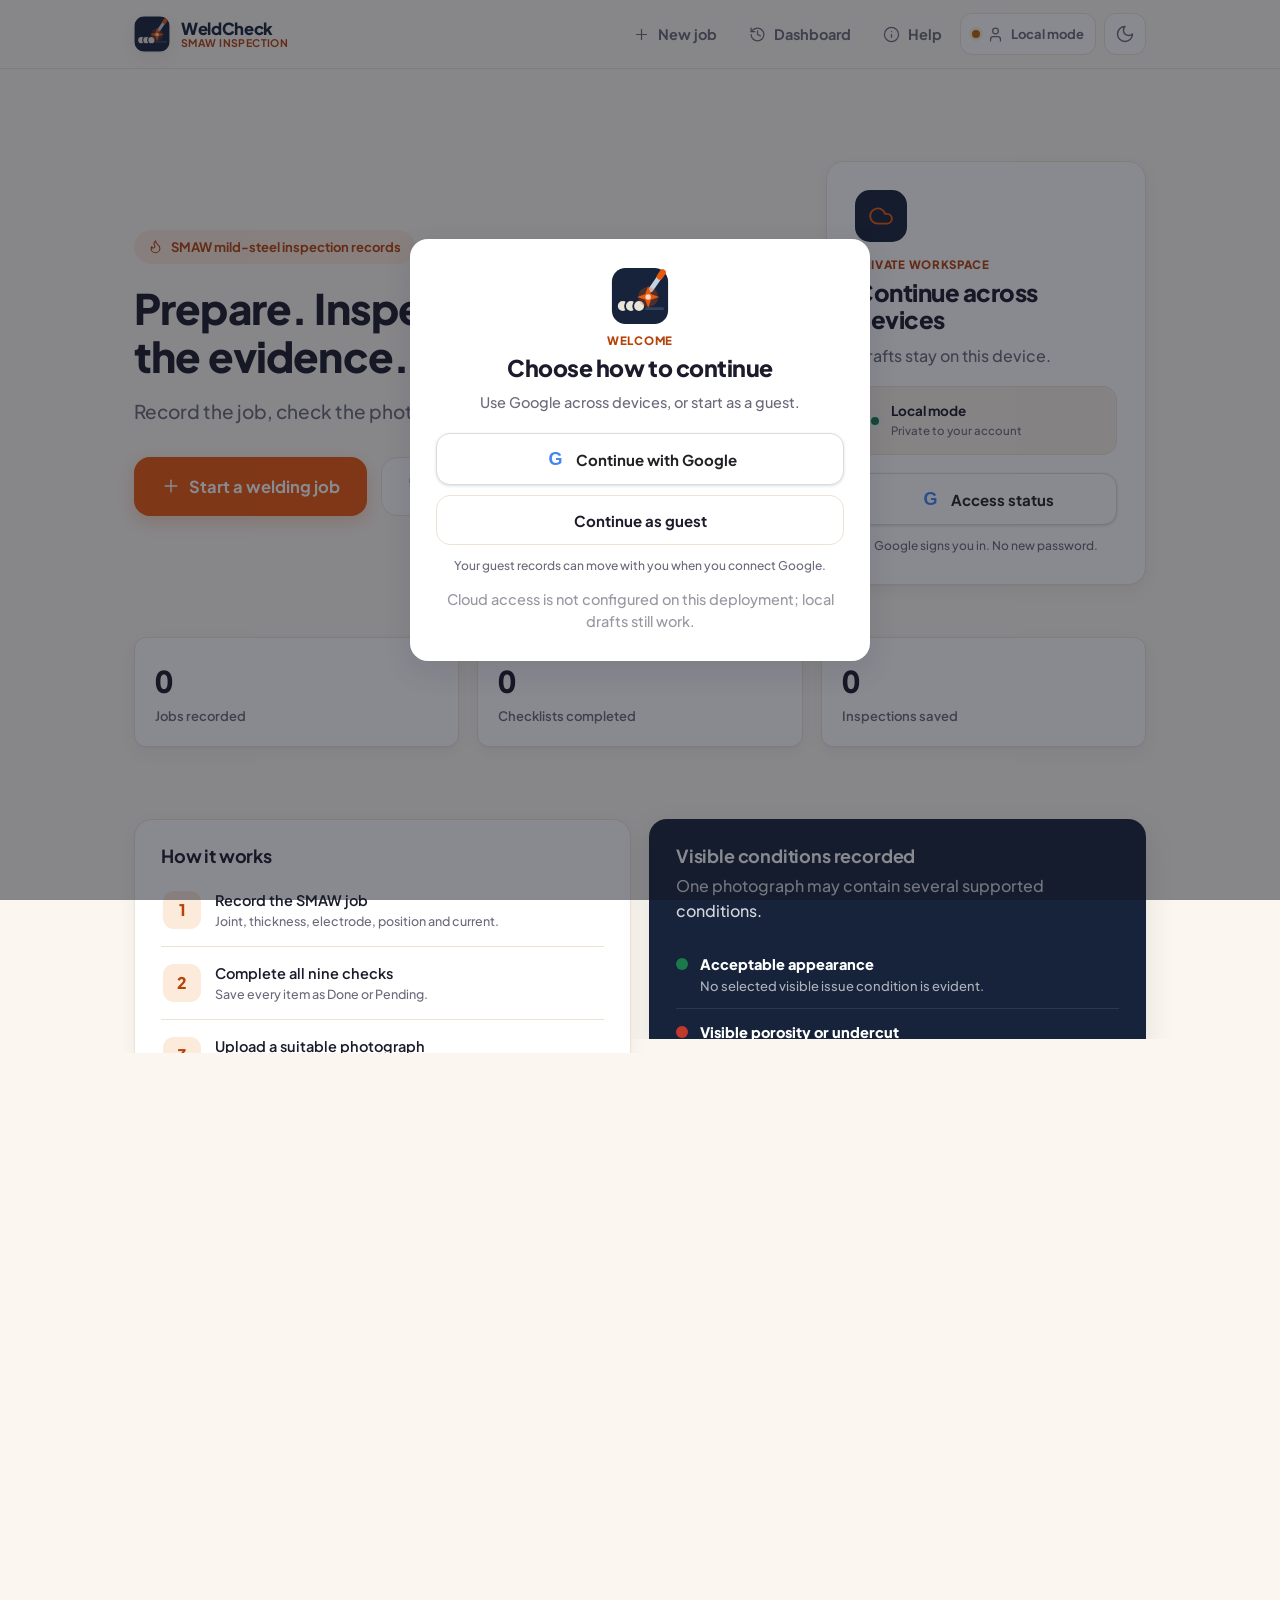
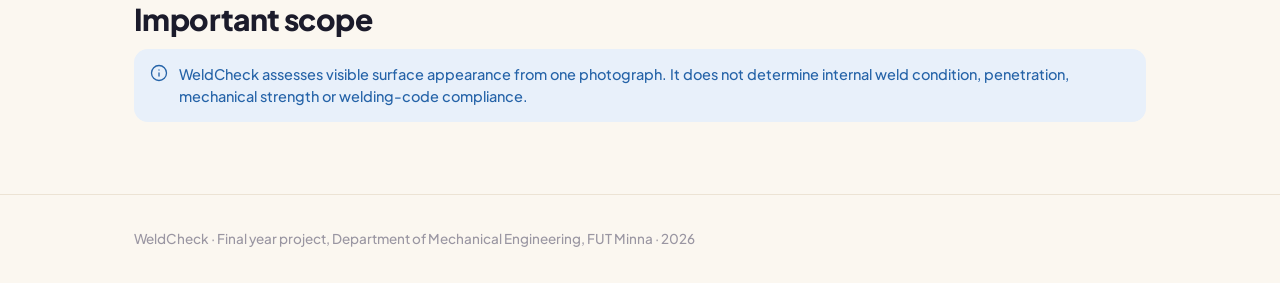
==== commit 8d4cade7: "fix: simplify loading and button interactions" ====
--- a/index.html
+++ b/index.html
@@ -1,11 +1,11 @@
 <!DOCTYPE html><html lang="en"><head><meta charset="UTF-8"/><meta name="viewport" content="width=device-width,initial-scale=1"/><title>WeldCheck · SMAW visible weld inspection</title><link rel="icon" href="favicon.svg"/><meta name="description" content="Cloud-backed SMAW checklist and visible weld-surface inspection records."/><link rel="preconnect" href="https://fonts.googleapis.com"/><link rel="preconnect" href="https://fonts.gstatic.com" crossorigin/><link href="https://fonts.googleapis.com/css2?family=Plus+Jakarta+Sans:wght@400;500;600;700;800&display=swap" rel="stylesheet"/><link rel="stylesheet" href="assets/weldcheck.css"/></head><body class="sel-body" data-page="home">
 <header class="sel-header"><div class="sel-wrap sel-header__bar"><a class="sel-logo" href="/"><span class="sel-logo__mark"><img src="assets/logo.svg" alt=""/></span><span class="sel-logo__text"><span class="sel-logo__brand">WeldCheck</span><span class="sel-logo__sub">SMAW inspection</span></span></a><nav class="wc-topnav"><a href="/new-job" data-nav="new"><svg class="ic"><use href="#i-plus"></use></svg><span class="wc-navlabel">New job</span></a><a href="/history" data-nav="history"><svg class="ic"><use href="#i-history"></use></svg><span class="wc-navlabel">Dashboard</span></a><button class="sel-theme" id="themeBtn"><svg class="ic"><use href="#i-moon"></use></svg></button></nav></div></header>
-<main class="sel-main"><section class="sel-hero"><div class="sel-wrap wc-hero-grid"><div><span class="sel-hero__eyebrow"><svg class="ic"><use href="#i-flame"></use></svg> SMAW mild-steel inspection records</span><h1>Prepare. Inspect. Keep the evidence.</h1><p class="lead">Record welding settings, complete the safety checklist, check photo quality and receive a clear visible-surface assessment with actions and limitations.</p><div class="sel-hero__cta"><a class="sel-btn sel-btn--primary sel-btn--lg" href="/new-job"><svg class="ic"><use href="#i-plus"></use></svg> Start a welding job</a><a class="sel-btn sel-btn--ghost sel-btn--lg" href="/history"><svg class="ic"><use href="#i-history"></use></svg> Open dashboard</a></div></div><aside class="sel-card wc-access-card" aria-labelledby="accessTitle"><span class="sel-modal__ic"><svg class="ic"><use href="#i-cloud"></use></svg></span><p class="wc-overline">Private cloud workspace</p><h2 id="accessTitle">Continue across devices</h2><p id="accessText">Use WeldCheck as a guest now, then connect Google without losing your records.</p><div class="wc-sync-status"><span class="wc-account-dot is-online"></span><div><b id="accessState">Checking account…</b><span>Jobs and photographs are protected per user</span></div></div><button class="sel-btn sel-btn--google sel-btn--block" id="heroAccountBtn" type="button"><span class="wc-google-mark" aria-hidden="true">G</span><span>Sign in or create account</span></button><p class="wc-auth-help">No password needed. Google handles secure access.</p></aside></div></section>
+<main class="sel-main"><section class="sel-hero"><div class="sel-wrap wc-hero-grid"><div><span class="sel-hero__eyebrow"><svg class="ic"><use href="#i-flame"></use></svg> SMAW mild-steel inspection records</span><h1>Prepare. Inspect. Keep the evidence.</h1><p class="lead">Record the job, check the photo and get a clear visible-surface result.</p><div class="sel-hero__cta"><a class="sel-btn sel-btn--primary sel-btn--lg" href="/new-job"><svg class="ic"><use href="#i-plus"></use></svg> Start a welding job</a><a class="sel-btn sel-btn--ghost sel-btn--lg" href="/history"><svg class="ic"><use href="#i-history"></use></svg> Open dashboard</a></div></div><aside class="sel-card wc-access-card" aria-labelledby="accessTitle"><span class="sel-modal__ic"><svg class="ic"><use href="#i-cloud"></use></svg></span><p class="wc-overline">Private workspace</p><h2 id="accessTitle">Continue across devices</h2><p id="accessText">Start as a guest. Connect Google later.</p><div class="wc-sync-status"><span class="wc-account-dot is-online"></span><div><b id="accessState">Checking account…</b><span>Private to your account</span></div></div><button class="sel-btn sel-btn--google sel-btn--block" id="heroAccountBtn" type="button"><span class="wc-google-mark" aria-hidden="true">G</span><span>Sign in or create account</span></button><p class="wc-auth-help">Google signs you in. No new password.</p></aside></div></section>
 <section class="sel-section" style="padding-top:0"><div class="sel-wrap"><div class="sel-grid sel-grid--3"><div class="sel-stat"><div class="sel-stat__value" id="statJobs">0</div><div class="sel-stat__label">Jobs recorded</div></div><div class="sel-stat"><div class="sel-stat__value" id="statChecks">0</div><div class="sel-stat__label">Checklists completed</div></div><div class="sel-stat"><div class="sel-stat__value" id="statInspections">0</div><div class="sel-stat__label">Inspections saved</div></div></div></div></section>
 <section class="sel-section" style="padding-top:0"><div class="sel-wrap sel-grid sel-grid--2"><div class="sel-card"><h3>How it works</h3><div class="sel-rows"><div class="sel-row"><div class="sel-row__icon">1</div><div class="sel-row__body"><div class="sel-row__title">Record the SMAW job</div><div class="sel-row__sub">Joint, thickness, electrode, position and current.</div></div></div><div class="sel-row"><div class="sel-row__icon">2</div><div class="sel-row__body"><div class="sel-row__title">Complete all nine checks</div><div class="sel-row__sub">Save every item as Done or Pending.</div></div></div><div class="sel-row"><div class="sel-row__icon">3</div><div class="sel-row__body"><div class="sel-row__title">Upload a suitable photograph</div><div class="sel-row__sub">Blur, lighting, contrast and resolution are checked first.</div></div></div><div class="sel-row"><div class="sel-row__icon">4</div><div class="sel-row__body"><div class="sel-row__title">Review and print the result</div><div class="sel-row__sub">See observations, possible causes, actions and limitations.</div></div></div></div></div><div class="sel-card sel-card--feature"><h3>Visible conditions recorded</h3><p>One photograph may contain several supported conditions.</p><div class="wc-cat"><span class="wc-cat__dot" style="background:var(--sp-success)"></span><div><div class="wc-cat__name">Acceptable appearance</div><div class="wc-cat__sub">No selected visible issue condition is evident.</div></div></div><div class="wc-cat"><span class="wc-cat__dot" style="background:var(--sp-danger)"></span><div><div class="wc-cat__name">Visible porosity or undercut</div><div class="wc-cat__sub">Visible surface pits or a groove along the weld toe.</div></div></div><div class="wc-cat"><span class="wc-cat__dot" style="background:var(--sp-warn)"></span><div><div class="wc-cat__name">Spatter or irregular bead</div><div class="wc-cat__sub">Scattered droplets or inconsistent bead shape and width.</div></div></div><div class="wc-cat"><span class="wc-cat__dot" style="background:var(--sp-ink-3)"></span><div><div class="wc-cat__name">Retake photo</div><div class="wc-cat__sub">Poor photographs stop before visible weld inspection.</div></div></div></div></div></section>
 <section class="sel-section" style="padding-top:0"><div class="sel-wrap"><div class="sel-card"><div class="wc-card-head"><h3>Recent jobs</h3><a href="/history">See dashboard</a></div><div id="recentList"><p class="sel-empty">No jobs yet.</p></div></div></div></section>
 <section class="sel-section" style="padding-top:0"><div class="sel-wrap"><h2>Important scope</h2><div class="sel-note sel-note--info"><svg class="ic"><use href="#i-info"></use></svg><span>WeldCheck assesses visible surface appearance from one photograph. It does not determine internal weld condition, penetration, mechanical strength or welding-code compliance.</span></div></div></section></main>
 <footer class="sel-footer"><div class="sel-wrap">WeldCheck · Final year project, Department of Mechanical Engineering, FUT Minna · <span data-year></span></div></footer>
-<div class="sel-modal" id="welcomeModal" hidden role="dialog" aria-modal="true" aria-labelledby="welcomeTitle"><div class="sel-modal__card sel-modal__card--celebrate"><img src="assets/logo.svg" alt="" width="58" height="58"/><p class="wc-overline">Welcome</p><h2 id="welcomeTitle">Choose how to continue</h2><p>Start immediately as a private guest, or use Google to keep the same workspace on another device.</p><div class="sel-modal__foot"><button class="sel-btn sel-btn--google sel-btn--block" id="googleBtn"><span class="wc-google-mark" aria-hidden="true">G</span> Continue with Google</button><button class="sel-btn sel-btn--ghost sel-btn--block" id="guestBtn">Continue as guest</button></div><p class="wc-auth-help">First Google use creates your account; returning users are signed in. No separate sign-up form.</p><p class="wc-tiny" id="authNote" aria-live="polite"></p></div></div>
+<div class="sel-modal" id="welcomeModal" hidden role="dialog" aria-modal="true" aria-labelledby="welcomeTitle"><div class="sel-modal__card sel-modal__card--celebrate"><img src="assets/logo.svg" alt="" width="58" height="58"/><p class="wc-overline">Welcome</p><h2 id="welcomeTitle">Choose how to continue</h2><p>Use Google across devices, or start as a guest.</p><div class="sel-modal__foot"><button class="sel-btn sel-btn--google sel-btn--block" id="googleBtn"><span class="wc-google-mark" aria-hidden="true">G</span> Continue with Google</button><button class="sel-btn sel-btn--ghost sel-btn--block" id="guestBtn">Continue as guest</button></div><p class="wc-auth-help">Your guest records can move with you when you connect Google.</p><p class="wc-tiny" id="authNote" aria-live="polite"></p></div></div>
 <script src="assets/sprite.js"></script><script src="assets/db.js"></script><script src="assets/cloud.js"></script><script src="assets/data.js"></script><script src="assets/app.js"></script><script src="assets/auth.js"></script><script src="assets/fx.js"></script>
 <script>(function(){var modal=Wc.$("welcomeModal");function close(){modal.classList.remove("is-in");setTimeout(function(){modal.hidden=true;},200);try{localStorage.setItem("wcWelcomedV2","1");}catch(e){}}Wc.$("guestBtn").onclick=close;Wc.$("googleBtn").onclick=function(){var b=this;if(window.WcAuth)WcAuth.google(b,Wc.$("authNote"));else{b.classList.add("is-loading");WcCloud.google().catch(function(e){b.classList.remove("is-loading");Wc.$("authNote").textContent=e.message;});}};Wc.$("heroAccountBtn").onclick=function(){if(window.WcAuth)WcAuth.open();else Wc.toast("Account controls are still loading.");};try{if(!localStorage.getItem("wcWelcomedV2")){modal.hidden=false;requestAnimationFrame(function(){modal.classList.add("is-in");});}}catch(e){}Promise.all([WcData.allJobs(),WcData.allInspections(),WcData.authState()]).then(function(v){var jobs=v[0],ins=v[1],state=v[2],checks=jobs.filter(function(j){return Wc.doneCount(j)===Wc.CHECKLIST.length;}).length;WcFx.countUp(Wc.$("statJobs"),jobs.length);WcFx.countUp(Wc.$("statChecks"),checks);WcFx.countUp(Wc.$("statInspections"),ins.length);Wc.$("accessState").textContent=state.isGuest?"Guest workspace active":"Signed in and synchronized";Wc.$("accessText").textContent=state.isGuest?"Your guest records are already private. Connect Google to keep them across devices.":"Your jobs, inspections and photographs are synchronized with your Google account.";Wc.$("heroAccountBtn").querySelector("span:last-child").textContent=state.isGuest?"Sign in or create account":"Open account and sync";if(!state.configured){Wc.$("authNote").textContent="Cloud access is not configured on this deployment; local drafts still work.";Wc.$("accessState").textContent="Local mode";}if(jobs.length)Wc.$("recentList").innerHTML='<div class="sel-rows">'+jobs.slice(0,4).map(function(j){return'<a class="sel-row" href="'+Wc.nextPage(j)+'"><div class="sel-row__icon"><svg class="ic"><use href="#i-file-text"></use></svg></div><div class="sel-row__body"><div class="sel-row__title">Sample '+Wc.esc(j.sampleNo)+'</div><div class="sel-row__sub">'+Wc.esc(Wc.fmtDate(j.date||j.createdAt))+' · '+Wc.esc(j.jointType)+' · '+(j.inspectionCount||0)+' inspection(s)</div></div>'+Wc.statusPill(j)+'</a>';}).join('')+'</div>';WcFx.reveal(document.body,{selector:".sel-stat,.sel-card",step:40});});})();</script></body></html>
--- a/assets/weldcheck.css
+++ b/assets/weldcheck.css
@@ -106,21 +106,22 @@
 }
 
 /* Buttons */
-.sel-btn { display: inline-flex; align-items: center; justify-content: center; gap: 8px; min-height: 50px; padding: 13px 22px; border-radius: 14px; font-family: var(--sp-font); font-weight: 700; font-size: 15px; cursor: pointer; border: 1.5px solid transparent; text-decoration: none; transition: transform .08s ease, background .15s ease, border-color .15s ease, box-shadow .15s ease; }
+.sel-btn { display: inline-flex; align-items: center; justify-content: center; gap: 8px; min-height: 50px; padding: 13px 22px; border-radius: 14px; font-family: var(--sp-font); font-weight: 700; font-size: 15px; cursor: pointer; border: 1.5px solid transparent; text-decoration: none; transition: transform .08s ease, background .15s ease, border-color .15s ease, box-shadow .15s ease; -webkit-appearance: none; appearance: none; -webkit-tap-highlight-color: transparent; }
 .sel-btn:active { transform: translateY(1px); }
 .sel-btn.is-loading { color: transparent !important; pointer-events: none; position: relative; }
 .sel-btn.is-loading::after { content: ""; position: absolute; top: 50%; left: 50%; width: 18px; height: 18px; margin: -9px 0 0 -9px; border-radius: 50%; border: 2px solid rgba(255,255,255,.5); border-top-color: #fff; animation: sel-btn-spin .6s linear infinite; }
 .sel-btn--ghost.is-loading::after { border-color: rgba(27,27,43,.22); border-top-color: var(--sp-ink); }
 @keyframes sel-btn-spin { to { transform: rotate(360deg); } }
 .sel-btn--primary { background: var(--sp-accent); color: #fff; box-shadow: 0 6px 16px rgba(234,88,12,.22); }
-.sel-btn--primary:hover { background: var(--sp-accent-hover); }
+.sel-btn--primary:hover, .sel-btn--primary:active, .sel-btn--primary.is-loading { background: var(--sp-accent-hover); color: #fff; }
 .sel-btn--dark { background: var(--sp-feature); color: #fff; }
 .sel-btn--ghost { background: var(--sp-surface); color: var(--sp-ink); border-color: var(--sp-line); }
-.sel-btn--ghost:hover { background: var(--sp-surface-2); }
+.sel-btn--ghost:hover, .sel-btn--ghost:active { background: var(--sp-surface-2); }
+.sel-btn--ghost.is-selected { background: var(--sp-accent-soft); color: var(--sp-accent-ink); border-color: var(--sp-accent); }
 .sel-btn--block { width: 100%; }
 .sel-btn--lg { min-height: 56px; font-size: 16.5px; padding: 16px 26px; border-radius: 16px; }
 .sel-btn--sm { min-height: 36px; padding: 8px 16px; font-size: 14px; }
-.sel-btn[disabled], .sel-btn[aria-disabled="true"] { opacity: .5; cursor: not-allowed; }
+.sel-btn[disabled]:not(.is-loading), .sel-btn[aria-disabled="true"]:not(.is-loading) { opacity: .5; cursor: not-allowed; }
 .sel-body a.sel-btn--primary, .sel-body a.sel-btn--dark, .sel-body a.sel-btn--primary:hover, .sel-body a.sel-btn--dark:hover { color: #fff; }
 .sel-body a.sel-btn--ghost { color: var(--sp-ink); }
 
@@ -348,6 +349,44 @@
 .wc-report { max-width: 1120px; }
 .wc-report-scope { margin: 16px 0 20px; }
 .wc-report-head, .wc-page-head, .wc-card-head { display: flex; align-items: flex-start; justify-content: space-between; gap: 18px; }
+.wc-download-help { margin: 16px 0 20px; border: 1px solid var(--sp-line); border-radius: 14px; background: var(--sp-surface); }
+.wc-download-help summary { cursor: pointer; padding: 14px 16px; font-weight: 800; color: var(--sp-ink); }
+.wc-download-help > div { padding: 0 16px 14px; color: var(--sp-ink-2); display: grid; gap: 7px; }
+.wc-download-help p { margin: 0; }
+.wc-guide-hero { display: flex; align-items: center; justify-content: space-between; gap: 32px; padding: 34px; border-radius: 24px; background: linear-gradient(135deg,var(--sp-surface) 0%,var(--sp-accent-soft) 100%); border: 1px solid var(--sp-line); }
+.wc-guide-hero h1 { margin: 4px 0 10px; }
+.wc-guide-hero p { max-width: 720px; }
+.wc-guide-hero__mark { flex: 0 0 104px; height: 104px; display: grid; place-items: center; color: var(--sp-accent); border-radius: 28px; background: var(--sp-surface); box-shadow: var(--sp-shadow); }
+.wc-guide-hero__mark .ic { width: 48px; height: 48px; }
+.wc-guide-flow { margin: 22px 0; display: grid; grid-template-columns: repeat(5,1fr); gap: 10px; }
+.wc-guide-flow div { display: flex; align-items: center; gap: 10px; padding: 13px; border-radius: 14px; background: var(--sp-surface); border: 1px solid var(--sp-line); font-size: 13px; font-weight: 750; }
+.wc-guide-flow b { width: 28px; height: 28px; display: grid; place-items: center; flex: 0 0 28px; border-radius: 50%; background: var(--sp-accent-soft); color: var(--sp-accent-ink); }
+.wc-guide-grid { align-items: stretch; }
+.wc-guide-grid .sel-card { height: 100%; }
+.wc-guide-grid h2, .wc-guide-wide h2 { font-size: 20px; margin: 8px 0 10px; }
+.wc-guide-icon { width: 42px; height: 42px; display: grid; place-items: center; border-radius: 12px; color: var(--sp-accent); background: var(--sp-accent-soft); }
+.wc-guide-icon .ic { width: 21px; height: 21px; }
+.wc-guide-tip { padding: 12px 14px; border-radius: 12px; background: var(--sp-surface-2); }
+.wc-guide-dl { display: grid; gap: 10px; }
+.wc-guide-dl div { display: grid; grid-template-columns: 120px 1fr; gap: 10px; }
+.wc-guide-dl dt { font-weight: 800; color: var(--sp-ink); }
+.wc-guide-dl dd { margin: 0; color: var(--sp-ink-2); }
+.wc-guide-wide, .wc-guide-scope { margin-top: 18px; }
+.wc-faq { display: grid; grid-template-columns: 1fr 1fr; gap: 10px 18px; }
+.wc-faq details { border-top: 1px solid var(--sp-line); padding: 13px 0; }
+.wc-faq summary { cursor: pointer; font-weight: 750; color: var(--sp-ink); }
+.wc-faq p { margin: 8px 0 0; }
+.wc-admin-gate { max-width: 620px; margin: 34px auto; text-align: center; display: grid; justify-items: center; gap: 12px; padding: 38px; }
+.wc-admin-gate h2, .wc-admin-gate p { margin: 0; }
+.wc-admin-stats { margin-top: 22px; }
+.wc-admin-section, .wc-admin-grid { margin-top: 18px; }
+.wc-admin-search { width: min(310px,100%); }
+.wc-table-wrap { overflow-x: auto; margin-top: 14px; }
+.wc-admin-table { width: 100%; border-collapse: collapse; min-width: 780px; }
+.wc-admin-table th, .wc-admin-table td { padding: 13px 12px; border-bottom: 1px solid var(--sp-line); text-align: left; vertical-align: middle; font-size: 14px; }
+.wc-admin-table th { color: var(--sp-ink-2); font-size: 12px; text-transform: uppercase; letter-spacing: .04em; }
+.wc-admin-table td small { display: block; margin-top: 4px; color: var(--sp-ink-2); }
+.wc-admin-stage { display: inline-flex; padding: 6px 9px; border-radius: 999px; background: var(--sp-accent-soft); color: var(--sp-accent-ink); font-size: 12px; font-weight: 750; white-space: nowrap; }
 .wc-report-logo { width: 70px; height: 70px; border-radius: 18px; }
 .wc-result-layout { align-items: start; }
 .wc-report-check { display: flex; gap: 9px; padding: 9px 0; border-bottom: 1px solid var(--sp-line); font-size: 13px; color: var(--sp-ink-2); }
@@ -363,6 +402,7 @@
 .wc-filters { display: grid; gap: 10px; }
 @media (min-width: 720px) { .wc-filters { grid-template-columns: 2fr repeat(4, 1fr); } }
 @media (max-width: 700px) { .wc-page-head, .wc-card-head { flex-direction: column; } .sel-account span { display: none; } .sel-account { padding: 10px; } }
+@media (max-width: 700px) { .wc-guide-hero { padding: 23px; } .wc-guide-hero__mark { display: none; } .wc-guide-flow { grid-template-columns: 1fr; } .wc-faq { grid-template-columns: 1fr; } .wc-guide-dl div { grid-template-columns: 1fr; gap: 2px; } }
 
 /* Production navigation, account and onboarding */
 .wc-menu-toggle { display: none; width: 42px; height: 42px; border: 1px solid var(--sp-line); border-radius: 12px; background: var(--sp-surface); color: var(--sp-ink); cursor: pointer; place-items: center; margin-left: auto; }
@@ -384,9 +424,11 @@
 .wc-sync-status b { font-size: 13.5px; }
 .wc-sync-status span:last-child { color: var(--sp-ink-2); font-size: 11.5px; }
 .sel-btn--google { background: #fff; color: #202124; border-color: #dadce0; box-shadow: 0 1px 3px rgba(60,64,67,.18); }
-.sel-btn--google:hover { background: #f8fafd; border-color: #c7cad0; }
+.sel-btn--google:hover, .sel-btn--google:active, .sel-btn--google.is-loading { background: #f8fafd; border-color: #c7cad0; color: #202124; }
+.sel-btn--google.is-loading::after { border-color: rgba(32,33,36,.22); border-top-color: #4285f4; }
 .wc-google-mark { width: 24px; height: 24px; display: grid; place-items: center; border-radius: 50%; color: #4285f4; font: 800 18px Arial, sans-serif; }
 .wc-auth-help { margin: 12px 4px 0 !important; font-size: 12px !important; text-align: center; }
+.wc-sr-only { position: absolute !important; width: 1px !important; height: 1px !important; padding: 0 !important; margin: -1px !important; overflow: hidden !important; clip: rect(0,0,0,0) !important; white-space: nowrap !important; border: 0 !important; }
 
 /* A visible three-stage path keeps field users oriented. */
 .wc-stepper { display: grid; grid-template-columns: repeat(3, 1fr); list-style: none; padding: 0; margin: 0 0 26px; position: relative; }
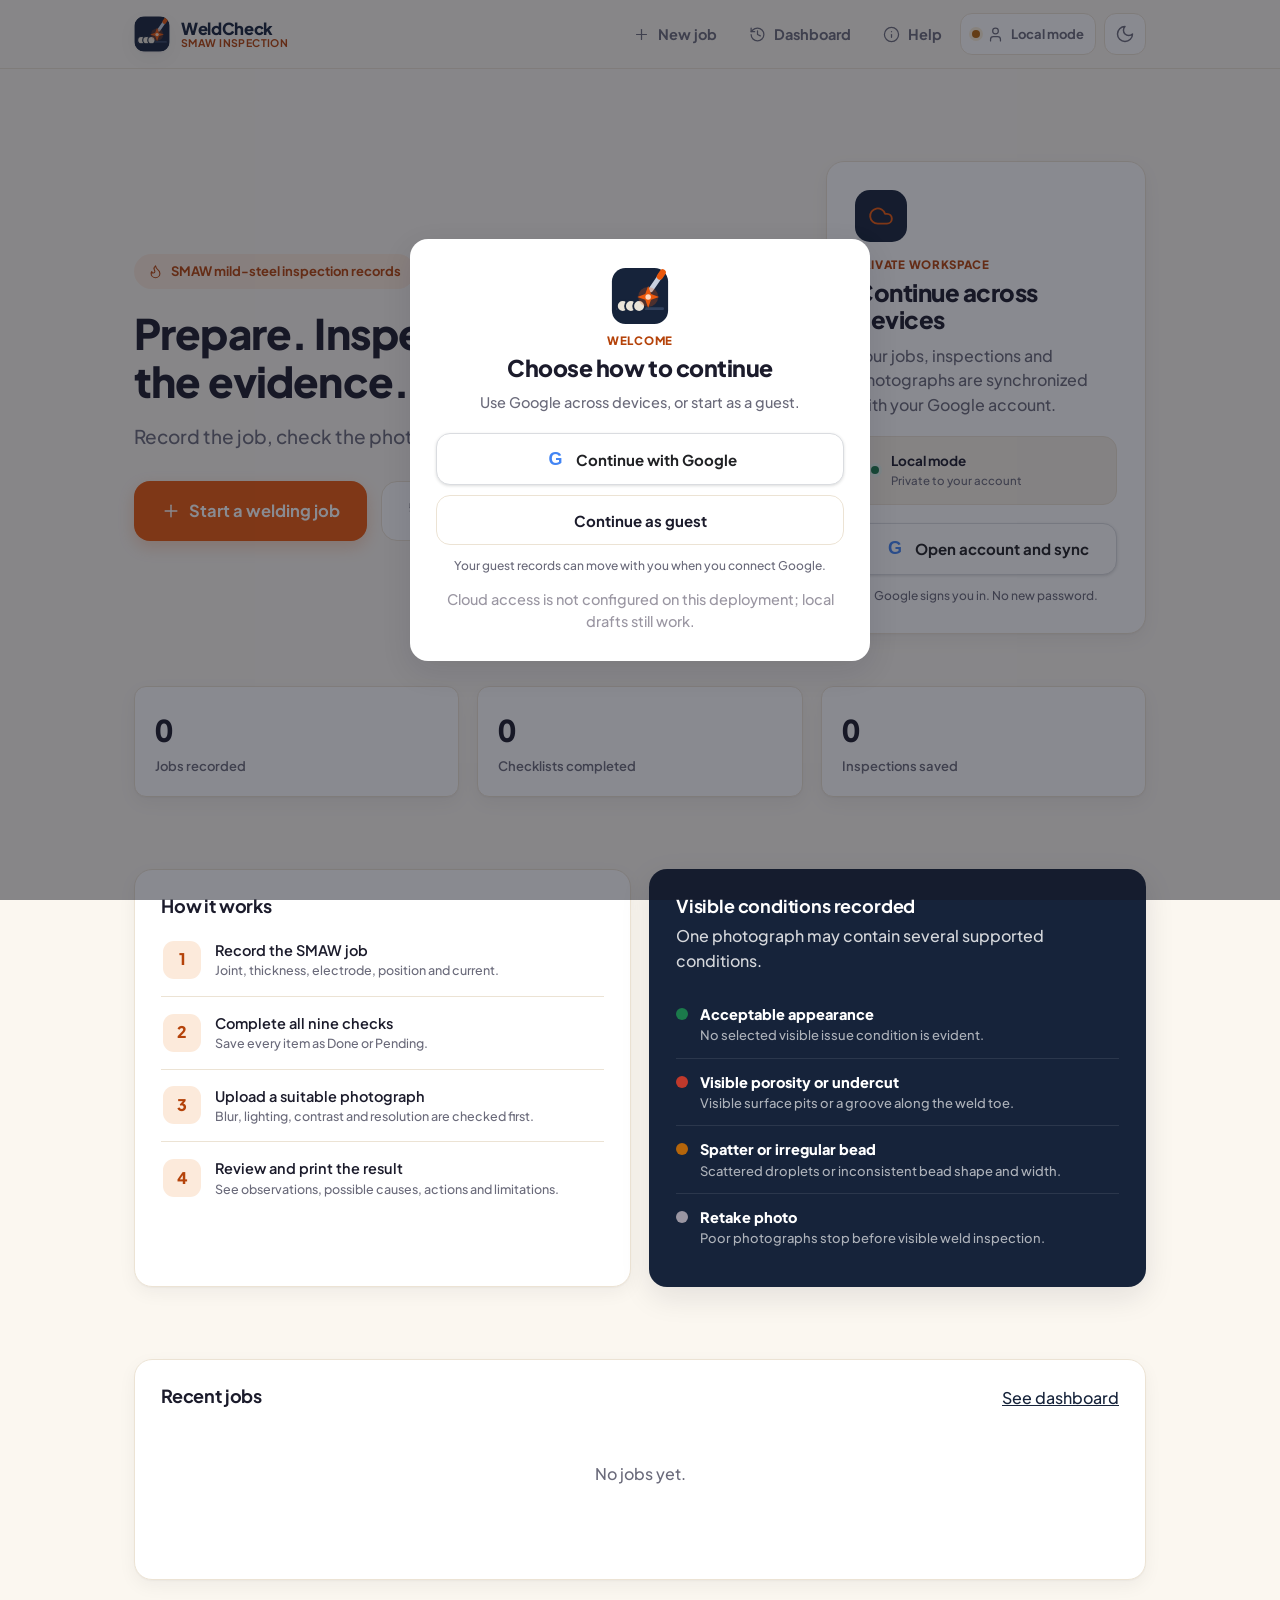
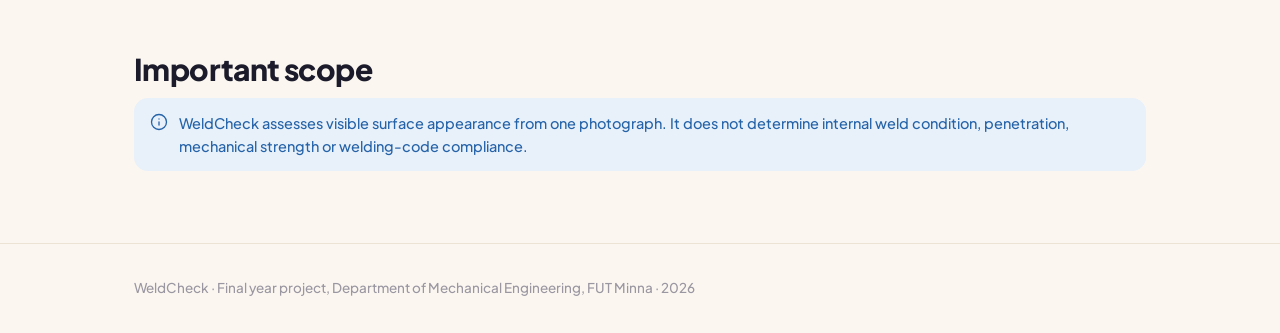
==== commit dd89ab1a: "feat: set weldcheck.cc as public domain" ====
--- a/index.html
+++ b/index.html
@@ -1,4 +1,4 @@
-<!DOCTYPE html><html lang="en"><head><meta charset="UTF-8"/><meta name="viewport" content="width=device-width,initial-scale=1"/><title>WeldCheck · SMAW visible weld inspection</title><link rel="icon" href="favicon.svg"/><meta name="description" content="Cloud-backed SMAW checklist and visible weld-surface inspection records."/><link rel="preconnect" href="https://fonts.googleapis.com"/><link rel="preconnect" href="https://fonts.gstatic.com" crossorigin/><link href="https://fonts.googleapis.com/css2?family=Plus+Jakarta+Sans:wght@400;500;600;700;800&display=swap" rel="stylesheet"/><link rel="stylesheet" href="assets/weldcheck.css"/></head><body class="sel-body" data-page="home">
+<!DOCTYPE html><html lang="en"><head><meta charset="UTF-8"/><meta name="viewport" content="width=device-width,initial-scale=1"/><title>WeldCheck · SMAW visible weld inspection</title><link rel="icon" href="favicon.svg"/><meta name="description" content="Cloud-backed SMAW checklist and visible weld-surface inspection records."/><link rel="canonical" href="https://weldcheck.cc/"/><meta property="og:site_name" content="WeldCheck"/><meta property="og:title" content="WeldCheck · SMAW visible weld inspection"/><meta property="og:description" content="Record a SMAW job, check photo quality and keep a clear visible-surface inspection report."/><meta property="og:url" content="https://weldcheck.cc/"/><meta property="og:type" content="website"/><link rel="preconnect" href="https://fonts.googleapis.com"/><link rel="preconnect" href="https://fonts.gstatic.com" crossorigin/><link href="https://fonts.googleapis.com/css2?family=Plus+Jakarta+Sans:wght@400;500;600;700;800&display=swap" rel="stylesheet"/><link rel="stylesheet" href="assets/weldcheck.css"/></head><body class="sel-body" data-page="home">
 <header class="sel-header"><div class="sel-wrap sel-header__bar"><a class="sel-logo" href="/"><span class="sel-logo__mark"><img src="assets/logo.svg" alt=""/></span><span class="sel-logo__text"><span class="sel-logo__brand">WeldCheck</span><span class="sel-logo__sub">SMAW inspection</span></span></a><nav class="wc-topnav"><a href="/new-job" data-nav="new"><svg class="ic"><use href="#i-plus"></use></svg><span class="wc-navlabel">New job</span></a><a href="/history" data-nav="history"><svg class="ic"><use href="#i-history"></use></svg><span class="wc-navlabel">Dashboard</span></a><button class="sel-theme" id="themeBtn"><svg class="ic"><use href="#i-moon"></use></svg></button></nav></div></header>
 <main class="sel-main"><section class="sel-hero"><div class="sel-wrap wc-hero-grid"><div><span class="sel-hero__eyebrow"><svg class="ic"><use href="#i-flame"></use></svg> SMAW mild-steel inspection records</span><h1>Prepare. Inspect. Keep the evidence.</h1><p class="lead">Record the job, check the photo and get a clear visible-surface result.</p><div class="sel-hero__cta"><a class="sel-btn sel-btn--primary sel-btn--lg" href="/new-job"><svg class="ic"><use href="#i-plus"></use></svg> Start a welding job</a><a class="sel-btn sel-btn--ghost sel-btn--lg" href="/history"><svg class="ic"><use href="#i-history"></use></svg> Open dashboard</a></div></div><aside class="sel-card wc-access-card" aria-labelledby="accessTitle"><span class="sel-modal__ic"><svg class="ic"><use href="#i-cloud"></use></svg></span><p class="wc-overline">Private workspace</p><h2 id="accessTitle">Continue across devices</h2><p id="accessText">Start as a guest. Connect Google later.</p><div class="wc-sync-status"><span class="wc-account-dot is-online"></span><div><b id="accessState">Checking account…</b><span>Private to your account</span></div></div><button class="sel-btn sel-btn--google sel-btn--block" id="heroAccountBtn" type="button"><span class="wc-google-mark" aria-hidden="true">G</span><span>Sign in or create account</span></button><p class="wc-auth-help">Google signs you in. No new password.</p></aside></div></section>
 <section class="sel-section" style="padding-top:0"><div class="sel-wrap"><div class="sel-grid sel-grid--3"><div class="sel-stat"><div class="sel-stat__value" id="statJobs">0</div><div class="sel-stat__label">Jobs recorded</div></div><div class="sel-stat"><div class="sel-stat__value" id="statChecks">0</div><div class="sel-stat__label">Checklists completed</div></div><div class="sel-stat"><div class="sel-stat__value" id="statInspections">0</div><div class="sel-stat__label">Inspections saved</div></div></div></div></section>
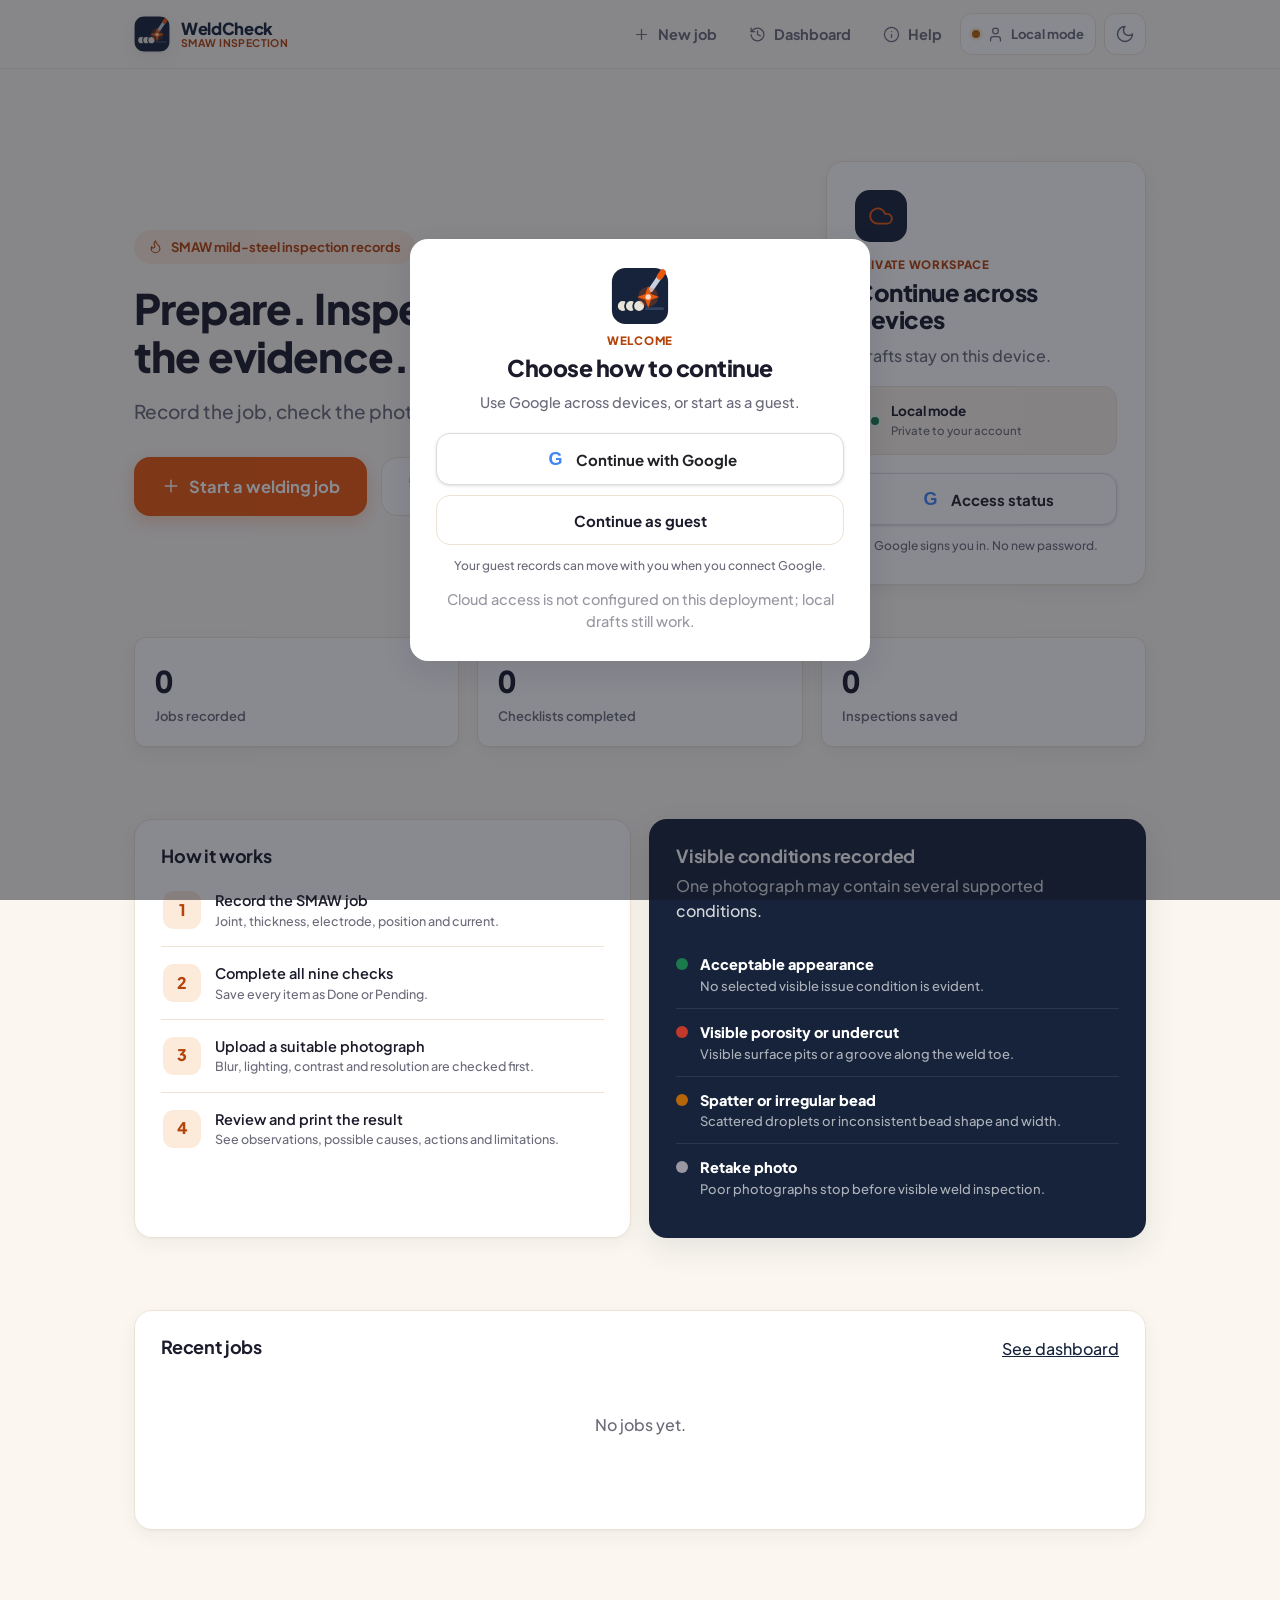
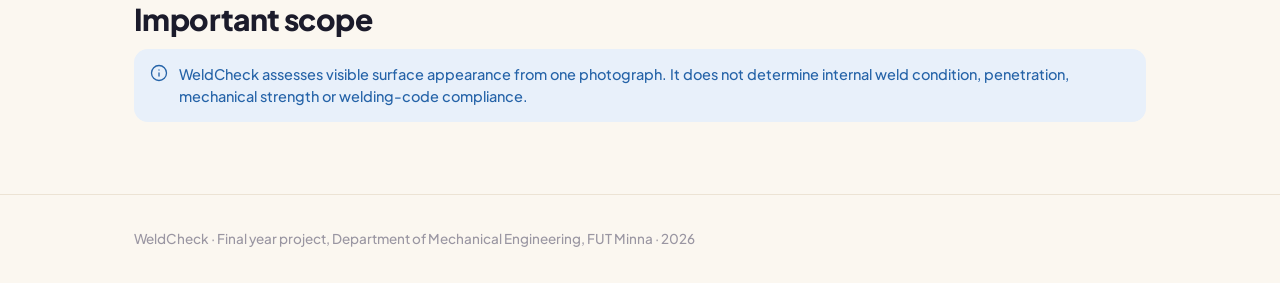
==== commit bdf03da4: "fix: refresh mobile stylesheet after deployment" ====
--- a/index.html
+++ b/index.html
@@ -1,4 +1,4 @@
-<!DOCTYPE html><html lang="en"><head><meta charset="UTF-8"/><meta name="viewport" content="width=device-width,initial-scale=1"/><title>WeldCheck · SMAW visible weld inspection</title><link rel="icon" href="favicon.svg"/><meta name="description" content="Cloud-backed SMAW checklist and visible weld-surface inspection records."/><link rel="canonical" href="https://weldcheck.cc/"/><meta property="og:site_name" content="WeldCheck"/><meta property="og:title" content="WeldCheck · SMAW visible weld inspection"/><meta property="og:description" content="Record a SMAW job, check photo quality and keep a clear visible-surface inspection report."/><meta property="og:url" content="https://weldcheck.cc/"/><meta property="og:type" content="website"/><link rel="preconnect" href="https://fonts.googleapis.com"/><link rel="preconnect" href="https://fonts.gstatic.com" crossorigin/><link href="https://fonts.googleapis.com/css2?family=Plus+Jakarta+Sans:wght@400;500;600;700;800&display=swap" rel="stylesheet"/><link rel="stylesheet" href="assets/weldcheck.css"/></head><body class="sel-body" data-page="home">
+<!DOCTYPE html><html lang="en"><head><meta charset="UTF-8"/><meta name="viewport" content="width=device-width,initial-scale=1"/><title>WeldCheck · SMAW visible weld inspection</title><link rel="icon" href="favicon.svg"/><meta name="description" content="Cloud-backed SMAW checklist and visible weld-surface inspection records."/><link rel="canonical" href="https://weldcheck.cc/"/><meta property="og:site_name" content="WeldCheck"/><meta property="og:title" content="WeldCheck · SMAW visible weld inspection"/><meta property="og:description" content="Record a SMAW job, check photo quality and keep a clear visible-surface inspection report."/><meta property="og:url" content="https://weldcheck.cc/"/><meta property="og:type" content="website"/><link rel="preconnect" href="https://fonts.googleapis.com"/><link rel="preconnect" href="https://fonts.gstatic.com" crossorigin/><link href="https://fonts.googleapis.com/css2?family=Plus+Jakarta+Sans:wght@400;500;600;700;800&display=swap" rel="stylesheet"/><link rel="stylesheet" href="assets/weldcheck.css?v=20260823b"/></head><body class="sel-body" data-page="home">
 <header class="sel-header"><div class="sel-wrap sel-header__bar"><a class="sel-logo" href="/"><span class="sel-logo__mark"><img src="assets/logo.svg" alt=""/></span><span class="sel-logo__text"><span class="sel-logo__brand">WeldCheck</span><span class="sel-logo__sub">SMAW inspection</span></span></a><nav class="wc-topnav"><a href="/new-job" data-nav="new"><svg class="ic"><use href="#i-plus"></use></svg><span class="wc-navlabel">New job</span></a><a href="/history" data-nav="history"><svg class="ic"><use href="#i-history"></use></svg><span class="wc-navlabel">Dashboard</span></a><button class="sel-theme" id="themeBtn"><svg class="ic"><use href="#i-moon"></use></svg></button></nav></div></header>
 <main class="sel-main"><section class="sel-hero"><div class="sel-wrap wc-hero-grid"><div><span class="sel-hero__eyebrow"><svg class="ic"><use href="#i-flame"></use></svg> SMAW mild-steel inspection records</span><h1>Prepare. Inspect. Keep the evidence.</h1><p class="lead">Record the job, check the photo and get a clear visible-surface result.</p><div class="sel-hero__cta"><a class="sel-btn sel-btn--primary sel-btn--lg" href="/new-job"><svg class="ic"><use href="#i-plus"></use></svg> Start a welding job</a><a class="sel-btn sel-btn--ghost sel-btn--lg" href="/history"><svg class="ic"><use href="#i-history"></use></svg> Open dashboard</a></div></div><aside class="sel-card wc-access-card" aria-labelledby="accessTitle"><span class="sel-modal__ic"><svg class="ic"><use href="#i-cloud"></use></svg></span><p class="wc-overline">Private workspace</p><h2 id="accessTitle">Continue across devices</h2><p id="accessText">Start as a guest. Connect Google later.</p><div class="wc-sync-status"><span class="wc-account-dot is-online"></span><div><b id="accessState">Checking account…</b><span>Private to your account</span></div></div><button class="sel-btn sel-btn--google sel-btn--block" id="heroAccountBtn" type="button"><span class="wc-google-mark" aria-hidden="true">G</span><span>Sign in or create account</span></button><p class="wc-auth-help">Google signs you in. No new password.</p></aside></div></section>
 <section class="sel-section" style="padding-top:0"><div class="sel-wrap"><div class="sel-grid sel-grid--3"><div class="sel-stat"><div class="sel-stat__value" id="statJobs">0</div><div class="sel-stat__label">Jobs recorded</div></div><div class="sel-stat"><div class="sel-stat__value" id="statChecks">0</div><div class="sel-stat__label">Checklists completed</div></div><div class="sel-stat"><div class="sel-stat__value" id="statInspections">0</div><div class="sel-stat__label">Inspections saved</div></div></div></div></section>
--- a/assets/weldcheck.css
+++ b/assets/weldcheck.css
@@ -391,6 +391,9 @@
 .wc-result-layout { align-items: start; }
 .wc-report-check { display: flex; gap: 9px; padding: 9px 0; border-bottom: 1px solid var(--sp-line); font-size: 13px; color: var(--sp-ink-2); }
 .wc-report-check span { color: var(--sp-success); font-weight: 900; }
+.wc-dashboard-empty { margin-top: 22px; min-height: 280px; display: grid; place-items: center; align-content: center; gap: 10px; text-align: center; }
+.wc-dashboard-empty h2, .wc-dashboard-empty p { margin: 0; }
+.wc-dashboard-empty .sel-btn { margin-top: 8px; }
 .wc-stats-6 { display: grid; grid-template-columns: repeat(2, 1fr); gap: 12px; }
 @media (min-width: 720px) { .wc-stats-6 { grid-template-columns: repeat(3, 1fr); } }
 @media (min-width: 1000px) { .wc-stats-6 { grid-template-columns: repeat(6, 1fr); } }
@@ -459,6 +462,31 @@
   .wc-topnav a, .wc-topnav .sel-account { display: none; }
   .sel-theme { margin-left: 0; }
 }
+@media (max-width: 560px) {
+  .sel-wrap, .sel-narrow { padding-left: 16px; padding-right: 16px; }
+  .sel-section { padding: 24px 0 36px; }
+  .sel-body h1 { font-size: 28px; }
+  .sel-body h2 { font-size: 22px; }
+  .sel-card { padding: 18px; border-radius: 16px; }
+  .sel-narrow:has(.wc-stepper) > .sel-steps { display: none; }
+  .wc-stepper { margin-bottom: 18px; }
+  .wc-stepper::before { top: 14px; }
+  .wc-stepper__item { gap: 4px; }
+  .wc-stepper__item span { width: 30px; height: 30px; }
+  .wc-form-note { margin: 14px 0; padding: 12px 13px; font-size: 13px; }
+  .wc-form-section { padding: 2px 0 10px; }
+  .wc-form-section:not(:first-child) { margin-top: 6px; padding-top: 16px; }
+  .sel-field { gap: 6px; margin-bottom: 14px; }
+  .sel-field label { font-size: 13.5px; }
+  .sel-input, .sel-select, .sel-textarea { min-height: 48px; padding: 12px 14px; border-radius: 12px; }
+  .sel-textarea { min-height: 82px; }
+  .sel-btn--lg { min-height: 52px; padding: 14px 18px; font-size: 15px; }
+  .sel-hero__cta { gap: 10px; margin-top: 20px; }
+  .sel-hero__cta > .sel-btn { flex: 1 1 100%; }
+  .wc-page-head .sel-hero__cta { width: 100%; }
+  .wc-dashboard-empty { min-height: 250px; }
+  .sel-footer { padding: 24px 0; }
+}
 @media (max-width: 390px) {
   .sel-logo__text { display: none; }
   .wc-stepper__item b { font-size: 10px; }
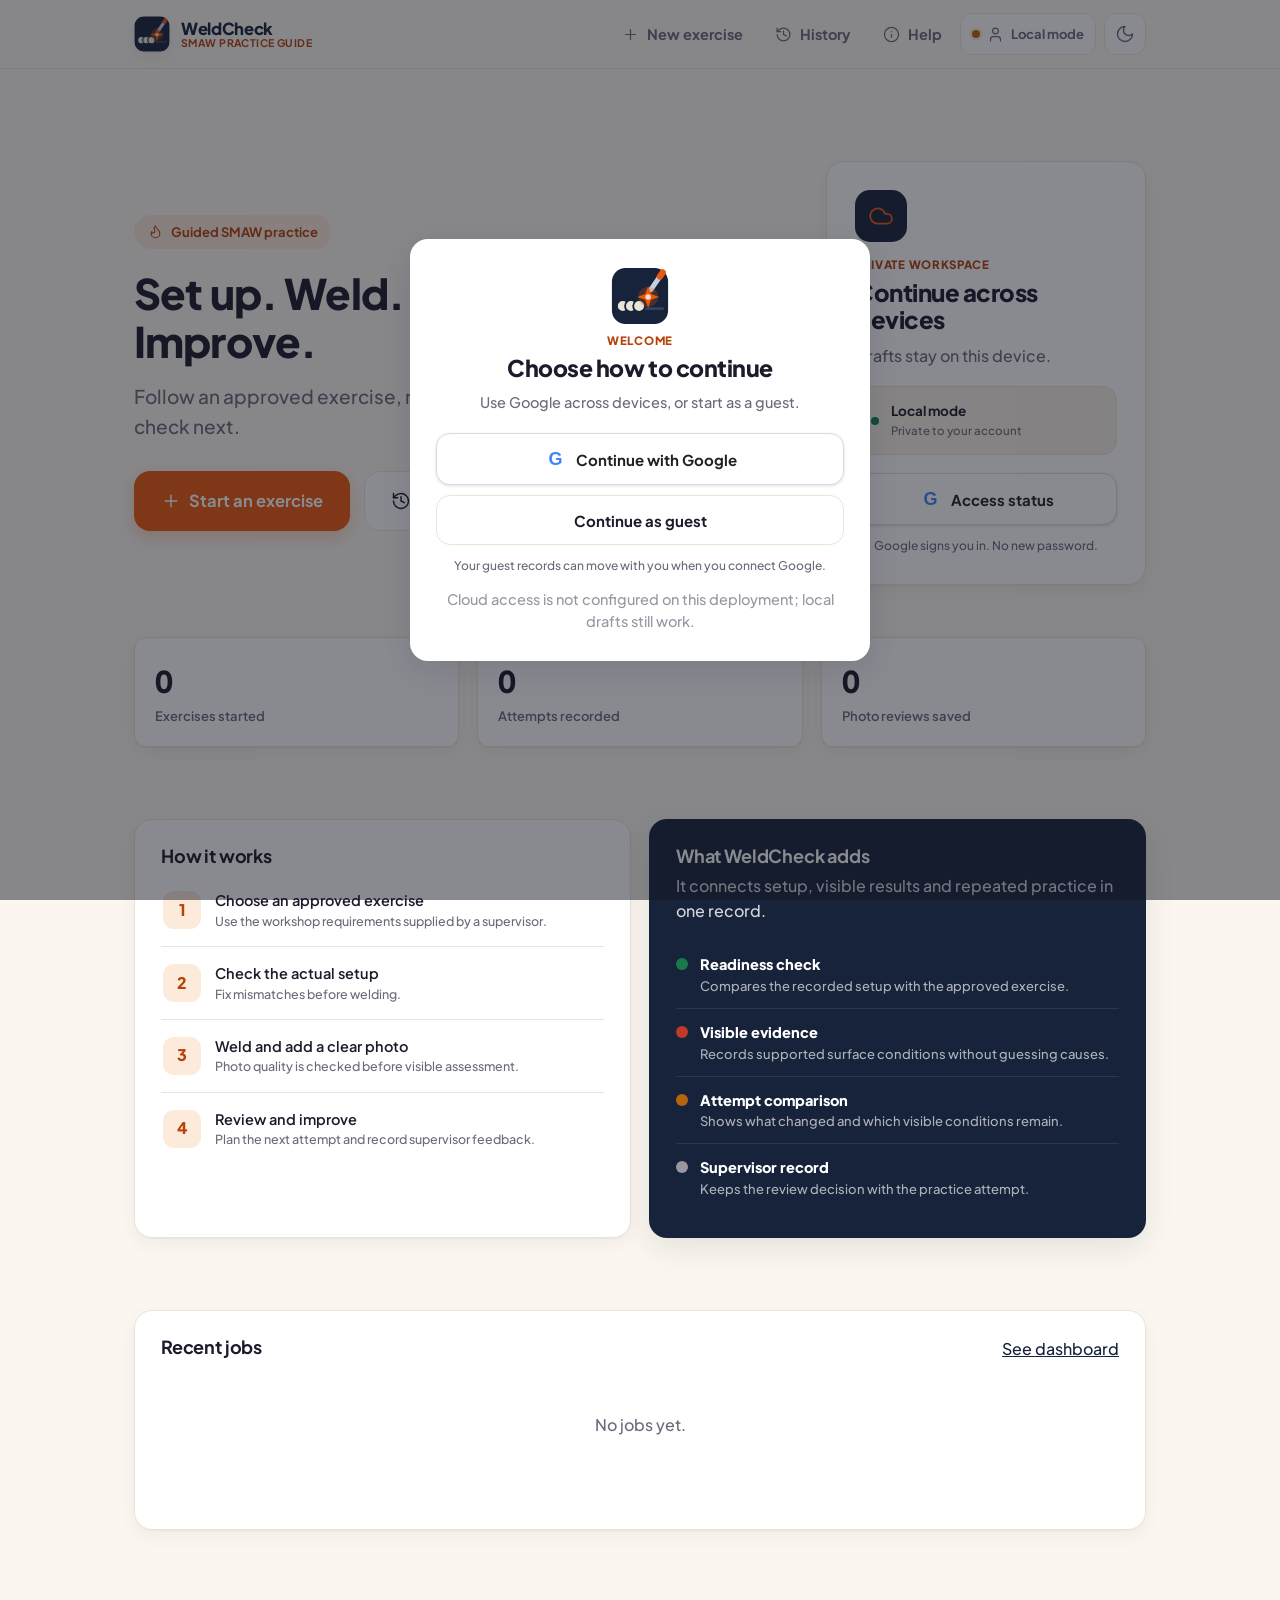
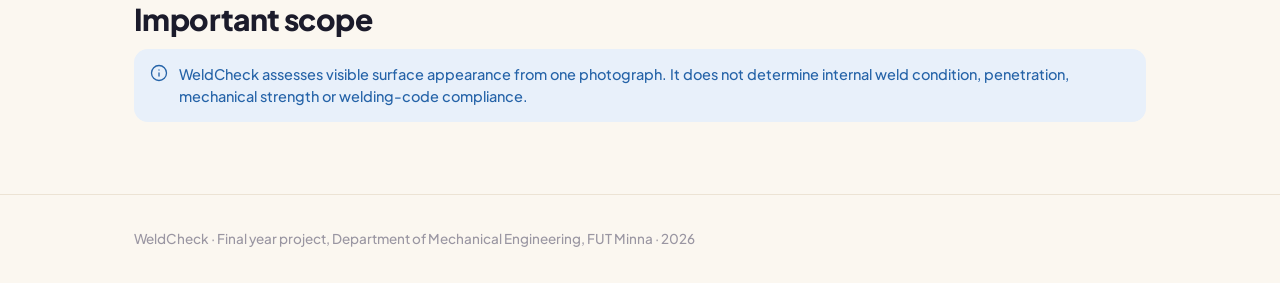
==== commit 95dfe3ab: "Build guided SMAW learning cycle" ====
--- a/index.html
+++ b/index.html
@@ -1,11 +1,11 @@
 <!DOCTYPE html><html lang="en"><head><meta charset="UTF-8"/><meta name="viewport" content="width=device-width,initial-scale=1"/><title>WeldCheck · SMAW visible weld inspection</title><link rel="icon" href="favicon.svg"/><meta name="description" content="Cloud-backed SMAW checklist and visible weld-surface inspection records."/><link rel="canonical" href="https://weldcheck.cc/"/><meta property="og:site_name" content="WeldCheck"/><meta property="og:title" content="WeldCheck · SMAW visible weld inspection"/><meta property="og:description" content="Record a SMAW job, check photo quality and keep a clear visible-surface inspection report."/><meta property="og:url" content="https://weldcheck.cc/"/><meta property="og:type" content="website"/><link rel="preconnect" href="https://fonts.googleapis.com"/><link rel="preconnect" href="https://fonts.gstatic.com" crossorigin/><link href="https://fonts.googleapis.com/css2?family=Plus+Jakarta+Sans:wght@400;500;600;700;800&display=swap" rel="stylesheet"/><link rel="stylesheet" href="assets/weldcheck.css?v=20260823b"/></head><body class="sel-body" data-page="home">
-<header class="sel-header"><div class="sel-wrap sel-header__bar"><a class="sel-logo" href="/"><span class="sel-logo__mark"><img src="assets/logo.svg" alt=""/></span><span class="sel-logo__text"><span class="sel-logo__brand">WeldCheck</span><span class="sel-logo__sub">SMAW inspection</span></span></a><nav class="wc-topnav"><a href="/new-job" data-nav="new"><svg class="ic"><use href="#i-plus"></use></svg><span class="wc-navlabel">New job</span></a><a href="/history" data-nav="history"><svg class="ic"><use href="#i-history"></use></svg><span class="wc-navlabel">Dashboard</span></a><button class="sel-theme" id="themeBtn"><svg class="ic"><use href="#i-moon"></use></svg></button></nav></div></header>
-<main class="sel-main"><section class="sel-hero"><div class="sel-wrap wc-hero-grid"><div><span class="sel-hero__eyebrow"><svg class="ic"><use href="#i-flame"></use></svg> SMAW mild-steel inspection records</span><h1>Prepare. Inspect. Keep the evidence.</h1><p class="lead">Record the job, check the photo and get a clear visible-surface result.</p><div class="sel-hero__cta"><a class="sel-btn sel-btn--primary sel-btn--lg" href="/new-job"><svg class="ic"><use href="#i-plus"></use></svg> Start a welding job</a><a class="sel-btn sel-btn--ghost sel-btn--lg" href="/history"><svg class="ic"><use href="#i-history"></use></svg> Open dashboard</a></div></div><aside class="sel-card wc-access-card" aria-labelledby="accessTitle"><span class="sel-modal__ic"><svg class="ic"><use href="#i-cloud"></use></svg></span><p class="wc-overline">Private workspace</p><h2 id="accessTitle">Continue across devices</h2><p id="accessText">Start as a guest. Connect Google later.</p><div class="wc-sync-status"><span class="wc-account-dot is-online"></span><div><b id="accessState">Checking account…</b><span>Private to your account</span></div></div><button class="sel-btn sel-btn--google sel-btn--block" id="heroAccountBtn" type="button"><span class="wc-google-mark" aria-hidden="true">G</span><span>Sign in or create account</span></button><p class="wc-auth-help">Google signs you in. No new password.</p></aside></div></section>
-<section class="sel-section" style="padding-top:0"><div class="sel-wrap"><div class="sel-grid sel-grid--3"><div class="sel-stat"><div class="sel-stat__value" id="statJobs">0</div><div class="sel-stat__label">Jobs recorded</div></div><div class="sel-stat"><div class="sel-stat__value" id="statChecks">0</div><div class="sel-stat__label">Checklists completed</div></div><div class="sel-stat"><div class="sel-stat__value" id="statInspections">0</div><div class="sel-stat__label">Inspections saved</div></div></div></div></section>
-<section class="sel-section" style="padding-top:0"><div class="sel-wrap sel-grid sel-grid--2"><div class="sel-card"><h3>How it works</h3><div class="sel-rows"><div class="sel-row"><div class="sel-row__icon">1</div><div class="sel-row__body"><div class="sel-row__title">Record the SMAW job</div><div class="sel-row__sub">Joint, thickness, electrode, position and current.</div></div></div><div class="sel-row"><div class="sel-row__icon">2</div><div class="sel-row__body"><div class="sel-row__title">Complete all nine checks</div><div class="sel-row__sub">Save every item as Done or Pending.</div></div></div><div class="sel-row"><div class="sel-row__icon">3</div><div class="sel-row__body"><div class="sel-row__title">Upload a suitable photograph</div><div class="sel-row__sub">Blur, lighting, contrast and resolution are checked first.</div></div></div><div class="sel-row"><div class="sel-row__icon">4</div><div class="sel-row__body"><div class="sel-row__title">Review and print the result</div><div class="sel-row__sub">See observations, possible causes, actions and limitations.</div></div></div></div></div><div class="sel-card sel-card--feature"><h3>Visible conditions recorded</h3><p>One photograph may contain several supported conditions.</p><div class="wc-cat"><span class="wc-cat__dot" style="background:var(--sp-success)"></span><div><div class="wc-cat__name">Acceptable appearance</div><div class="wc-cat__sub">No selected visible issue condition is evident.</div></div></div><div class="wc-cat"><span class="wc-cat__dot" style="background:var(--sp-danger)"></span><div><div class="wc-cat__name">Visible porosity or undercut</div><div class="wc-cat__sub">Visible surface pits or a groove along the weld toe.</div></div></div><div class="wc-cat"><span class="wc-cat__dot" style="background:var(--sp-warn)"></span><div><div class="wc-cat__name">Spatter or irregular bead</div><div class="wc-cat__sub">Scattered droplets or inconsistent bead shape and width.</div></div></div><div class="wc-cat"><span class="wc-cat__dot" style="background:var(--sp-ink-3)"></span><div><div class="wc-cat__name">Retake photo</div><div class="wc-cat__sub">Poor photographs stop before visible weld inspection.</div></div></div></div></div></section>
+<header class="sel-header"><div class="sel-wrap sel-header__bar"><a class="sel-logo" href="/"><span class="sel-logo__mark"><img src="assets/logo.svg" alt=""/></span><span class="sel-logo__text"><span class="sel-logo__brand">WeldCheck</span><span class="sel-logo__sub">SMAW practice guide</span></span></a><nav class="wc-topnav"><a href="/new-job" data-nav="new"><svg class="ic"><use href="#i-plus"></use></svg><span class="wc-navlabel">New exercise</span></a><a href="/history" data-nav="history"><svg class="ic"><use href="#i-history"></use></svg><span class="wc-navlabel">History</span></a><button class="sel-theme" id="themeBtn"><svg class="ic"><use href="#i-moon"></use></svg></button></nav></div></header>
+<main class="sel-main"><section class="sel-hero"><div class="sel-wrap wc-hero-grid"><div><span class="sel-hero__eyebrow"><svg class="ic"><use href="#i-flame"></use></svg> Guided SMAW practice</span><h1>Set up. Weld. Review. Improve.</h1><p class="lead">Follow an approved exercise, record each attempt and see what to check next.</p><div class="sel-hero__cta"><a class="sel-btn sel-btn--primary sel-btn--lg" href="/new-job"><svg class="ic"><use href="#i-plus"></use></svg> Start an exercise</a><a class="sel-btn sel-btn--ghost sel-btn--lg" href="/history"><svg class="ic"><use href="#i-history"></use></svg> Open history</a></div></div><aside class="sel-card wc-access-card" aria-labelledby="accessTitle"><span class="sel-modal__ic"><svg class="ic"><use href="#i-cloud"></use></svg></span><p class="wc-overline">Private workspace</p><h2 id="accessTitle">Continue across devices</h2><p id="accessText">Start as a guest. Connect Google later.</p><div class="wc-sync-status"><span class="wc-account-dot is-online"></span><div><b id="accessState">Checking account…</b><span>Private to your account</span></div></div><button class="sel-btn sel-btn--google sel-btn--block" id="heroAccountBtn" type="button"><span class="wc-google-mark" aria-hidden="true">G</span><span>Sign in or create account</span></button><p class="wc-auth-help">Google signs you in. No new password.</p></aside></div></section>
+<section class="sel-section" style="padding-top:0"><div class="sel-wrap"><div class="sel-grid sel-grid--3"><div class="sel-stat"><div class="sel-stat__value" id="statJobs">0</div><div class="sel-stat__label">Exercises started</div></div><div class="sel-stat"><div class="sel-stat__value" id="statChecks">0</div><div class="sel-stat__label">Attempts recorded</div></div><div class="sel-stat"><div class="sel-stat__value" id="statInspections">0</div><div class="sel-stat__label">Photo reviews saved</div></div></div></div></section>
+<section class="sel-section" style="padding-top:0"><div class="sel-wrap sel-grid sel-grid--2"><div class="sel-card"><h3>How it works</h3><div class="sel-rows"><div class="sel-row"><div class="sel-row__icon">1</div><div class="sel-row__body"><div class="sel-row__title">Choose an approved exercise</div><div class="sel-row__sub">Use the workshop requirements supplied by a supervisor.</div></div></div><div class="sel-row"><div class="sel-row__icon">2</div><div class="sel-row__body"><div class="sel-row__title">Check the actual setup</div><div class="sel-row__sub">Fix mismatches before welding.</div></div></div><div class="sel-row"><div class="sel-row__icon">3</div><div class="sel-row__body"><div class="sel-row__title">Weld and add a clear photo</div><div class="sel-row__sub">Photo quality is checked before visible assessment.</div></div></div><div class="sel-row"><div class="sel-row__icon">4</div><div class="sel-row__body"><div class="sel-row__title">Review and improve</div><div class="sel-row__sub">Plan the next attempt and record supervisor feedback.</div></div></div></div></div><div class="sel-card sel-card--feature"><h3>What WeldCheck adds</h3><p>It connects setup, visible results and repeated practice in one record.</p><div class="wc-cat"><span class="wc-cat__dot" style="background:var(--sp-success)"></span><div><div class="wc-cat__name">Readiness check</div><div class="wc-cat__sub">Compares the recorded setup with the approved exercise.</div></div></div><div class="wc-cat"><span class="wc-cat__dot" style="background:var(--sp-danger)"></span><div><div class="wc-cat__name">Visible evidence</div><div class="wc-cat__sub">Records supported surface conditions without guessing causes.</div></div></div><div class="wc-cat"><span class="wc-cat__dot" style="background:var(--sp-warn)"></span><div><div class="wc-cat__name">Attempt comparison</div><div class="wc-cat__sub">Shows what changed and which visible conditions remain.</div></div></div><div class="wc-cat"><span class="wc-cat__dot" style="background:var(--sp-ink-3)"></span><div><div class="wc-cat__name">Supervisor record</div><div class="wc-cat__sub">Keeps the review decision with the practice attempt.</div></div></div></div></div></section>
 <section class="sel-section" style="padding-top:0"><div class="sel-wrap"><div class="sel-card"><div class="wc-card-head"><h3>Recent jobs</h3><a href="/history">See dashboard</a></div><div id="recentList"><p class="sel-empty">No jobs yet.</p></div></div></div></section>
 <section class="sel-section" style="padding-top:0"><div class="sel-wrap"><h2>Important scope</h2><div class="sel-note sel-note--info"><svg class="ic"><use href="#i-info"></use></svg><span>WeldCheck assesses visible surface appearance from one photograph. It does not determine internal weld condition, penetration, mechanical strength or welding-code compliance.</span></div></div></section></main>
 <footer class="sel-footer"><div class="sel-wrap">WeldCheck · Final year project, Department of Mechanical Engineering, FUT Minna · <span data-year></span></div></footer>
 <div class="sel-modal" id="welcomeModal" hidden role="dialog" aria-modal="true" aria-labelledby="welcomeTitle"><div class="sel-modal__card sel-modal__card--celebrate"><img src="assets/logo.svg" alt="" width="58" height="58"/><p class="wc-overline">Welcome</p><h2 id="welcomeTitle">Choose how to continue</h2><p>Use Google across devices, or start as a guest.</p><div class="sel-modal__foot"><button class="sel-btn sel-btn--google sel-btn--block" id="googleBtn"><span class="wc-google-mark" aria-hidden="true">G</span> Continue with Google</button><button class="sel-btn sel-btn--ghost sel-btn--block" id="guestBtn">Continue as guest</button></div><p class="wc-auth-help">Your guest records can move with you when you connect Google.</p><p class="wc-tiny" id="authNote" aria-live="polite"></p></div></div>
-<script src="assets/sprite.js"></script><script src="assets/db.js"></script><script src="assets/cloud.js"></script><script src="assets/data.js"></script><script src="assets/app.js"></script><script src="assets/auth.js"></script><script src="assets/fx.js"></script>
+<script src="assets/sprite.js"></script><script src="assets/db.js"></script><script src="assets/cloud.js"></script><script src="assets/data.js"></script><script src="assets/app.js"></script><script src="assets/auth.js"></script><script src="assets/fx.js"></script><script src="assets/home-learning.js"></script>
 <script>(function(){var modal=Wc.$("welcomeModal");function close(){modal.classList.remove("is-in");setTimeout(function(){modal.hidden=true;},200);try{localStorage.setItem("wcWelcomedV2","1");}catch(e){}}Wc.$("guestBtn").onclick=close;Wc.$("googleBtn").onclick=function(){var b=this;if(window.WcAuth)WcAuth.google(b,Wc.$("authNote"));else{b.classList.add("is-loading");WcCloud.google().catch(function(e){b.classList.remove("is-loading");Wc.$("authNote").textContent=e.message;});}};Wc.$("heroAccountBtn").onclick=function(){if(window.WcAuth)WcAuth.open();else Wc.toast("Account controls are still loading.");};try{if(!localStorage.getItem("wcWelcomedV2")){modal.hidden=false;requestAnimationFrame(function(){modal.classList.add("is-in");});}}catch(e){}Promise.all([WcData.allJobs(),WcData.allInspections(),WcData.authState()]).then(function(v){var jobs=v[0],ins=v[1],state=v[2],checks=jobs.filter(function(j){return Wc.doneCount(j)===Wc.CHECKLIST.length;}).length;WcFx.countUp(Wc.$("statJobs"),jobs.length);WcFx.countUp(Wc.$("statChecks"),checks);WcFx.countUp(Wc.$("statInspections"),ins.length);Wc.$("accessState").textContent=state.isGuest?"Guest workspace active":"Signed in and synchronized";Wc.$("accessText").textContent=state.isGuest?"Your guest records are already private. Connect Google to keep them across devices.":"Your jobs, inspections and photographs are synchronized with your Google account.";Wc.$("heroAccountBtn").querySelector("span:last-child").textContent=state.isGuest?"Sign in or create account":"Open account and sync";if(!state.configured){Wc.$("authNote").textContent="Cloud access is not configured on this deployment; local drafts still work.";Wc.$("accessState").textContent="Local mode";}if(jobs.length)Wc.$("recentList").innerHTML='<div class="sel-rows">'+jobs.slice(0,4).map(function(j){return'<a class="sel-row" href="'+Wc.nextPage(j)+'"><div class="sel-row__icon"><svg class="ic"><use href="#i-file-text"></use></svg></div><div class="sel-row__body"><div class="sel-row__title">Sample '+Wc.esc(j.sampleNo)+'</div><div class="sel-row__sub">'+Wc.esc(Wc.fmtDate(j.date||j.createdAt))+' · '+Wc.esc(j.jointType)+' · '+(j.inspectionCount||0)+' inspection(s)</div></div>'+Wc.statusPill(j)+'</a>';}).join('')+'</div>';WcFx.reveal(document.body,{selector:".sel-stat,.sel-card",step:40});});})();</script></body></html>
--- a/assets/weldcheck.css
+++ b/assets/weldcheck.css
@@ -394,6 +394,8 @@
 .wc-dashboard-empty { margin-top: 22px; min-height: 280px; display: grid; place-items: center; align-content: center; gap: 10px; text-align: center; }
 .wc-dashboard-empty h2, .wc-dashboard-empty p { margin: 0; }
 .wc-dashboard-empty .sel-btn { margin-top: 8px; }
+body:has(#emptyDashboard:not([hidden])) #csvBtn,
+body:has(#emptyDashboard:not([hidden])) #jsonBtn { display: none; }
 .wc-stats-6 { display: grid; grid-template-columns: repeat(2, 1fr); gap: 12px; }
 @media (min-width: 720px) { .wc-stats-6 { grid-template-columns: repeat(3, 1fr); } }
 @media (min-width: 1000px) { .wc-stats-6 { grid-template-columns: repeat(6, 1fr); } }
@@ -433,9 +435,9 @@
 .wc-auth-help { margin: 12px 4px 0 !important; font-size: 12px !important; text-align: center; }
 .wc-sr-only { position: absolute !important; width: 1px !important; height: 1px !important; padding: 0 !important; margin: -1px !important; overflow: hidden !important; clip: rect(0,0,0,0) !important; white-space: nowrap !important; border: 0 !important; }
 
-/* A visible three-stage path keeps field users oriented. */
-.wc-stepper { display: grid; grid-template-columns: repeat(3, 1fr); list-style: none; padding: 0; margin: 0 0 26px; position: relative; }
-.wc-stepper::before { content: ""; position: absolute; left: 16.66%; right: 16.66%; top: 16px; height: 2px; background: var(--sp-line); }
+/* A visible four-stage path keeps learners oriented. */
+.wc-stepper { display: grid; grid-template-columns: repeat(4, 1fr); list-style: none; padding: 0; margin: 0 0 26px; position: relative; }
+.wc-stepper::before { content: ""; position: absolute; left: 12.5%; right: 12.5%; top: 16px; height: 2px; background: var(--sp-line); }
 .wc-stepper__item { position: relative; z-index: 1; display: flex; flex-direction: column; align-items: center; gap: 6px; color: var(--sp-ink-3); text-align: center; }
 .wc-stepper__item span { width: 34px; height: 34px; display: grid; place-items: center; border: 2px solid var(--sp-line); border-radius: 50%; background: var(--sp-page); font-size: 12px; font-weight: 800; }
 .wc-stepper__item b { font-size: 11px; }
@@ -443,6 +445,9 @@
 .wc-stepper__item.is-current span { border-color: var(--sp-accent); background: var(--sp-accent-soft); }
 .wc-stepper__item.is-complete { color: var(--sp-success); }
 .wc-stepper__item.is-complete span { border-color: var(--sp-success); background: var(--sp-success-soft); }
+.wc-check__txt { display: flex; flex-direction: column; gap: 3px; text-align: left; }
+.wc-check__txt small { color: var(--sp-ink-2); font-size: 11.5px; font-weight: 500; line-height: 1.4; }
+.wc-ready-card { border-color: color-mix(in srgb, var(--sp-success) 45%, var(--sp-line)); }
 
 /* Avoid blank data-backed pages and explain long-running AI work. */
 .wc-page-loading { min-height: 36vh; display: flex; align-items: center; justify-content: center; gap: 14px; color: var(--sp-ink); }
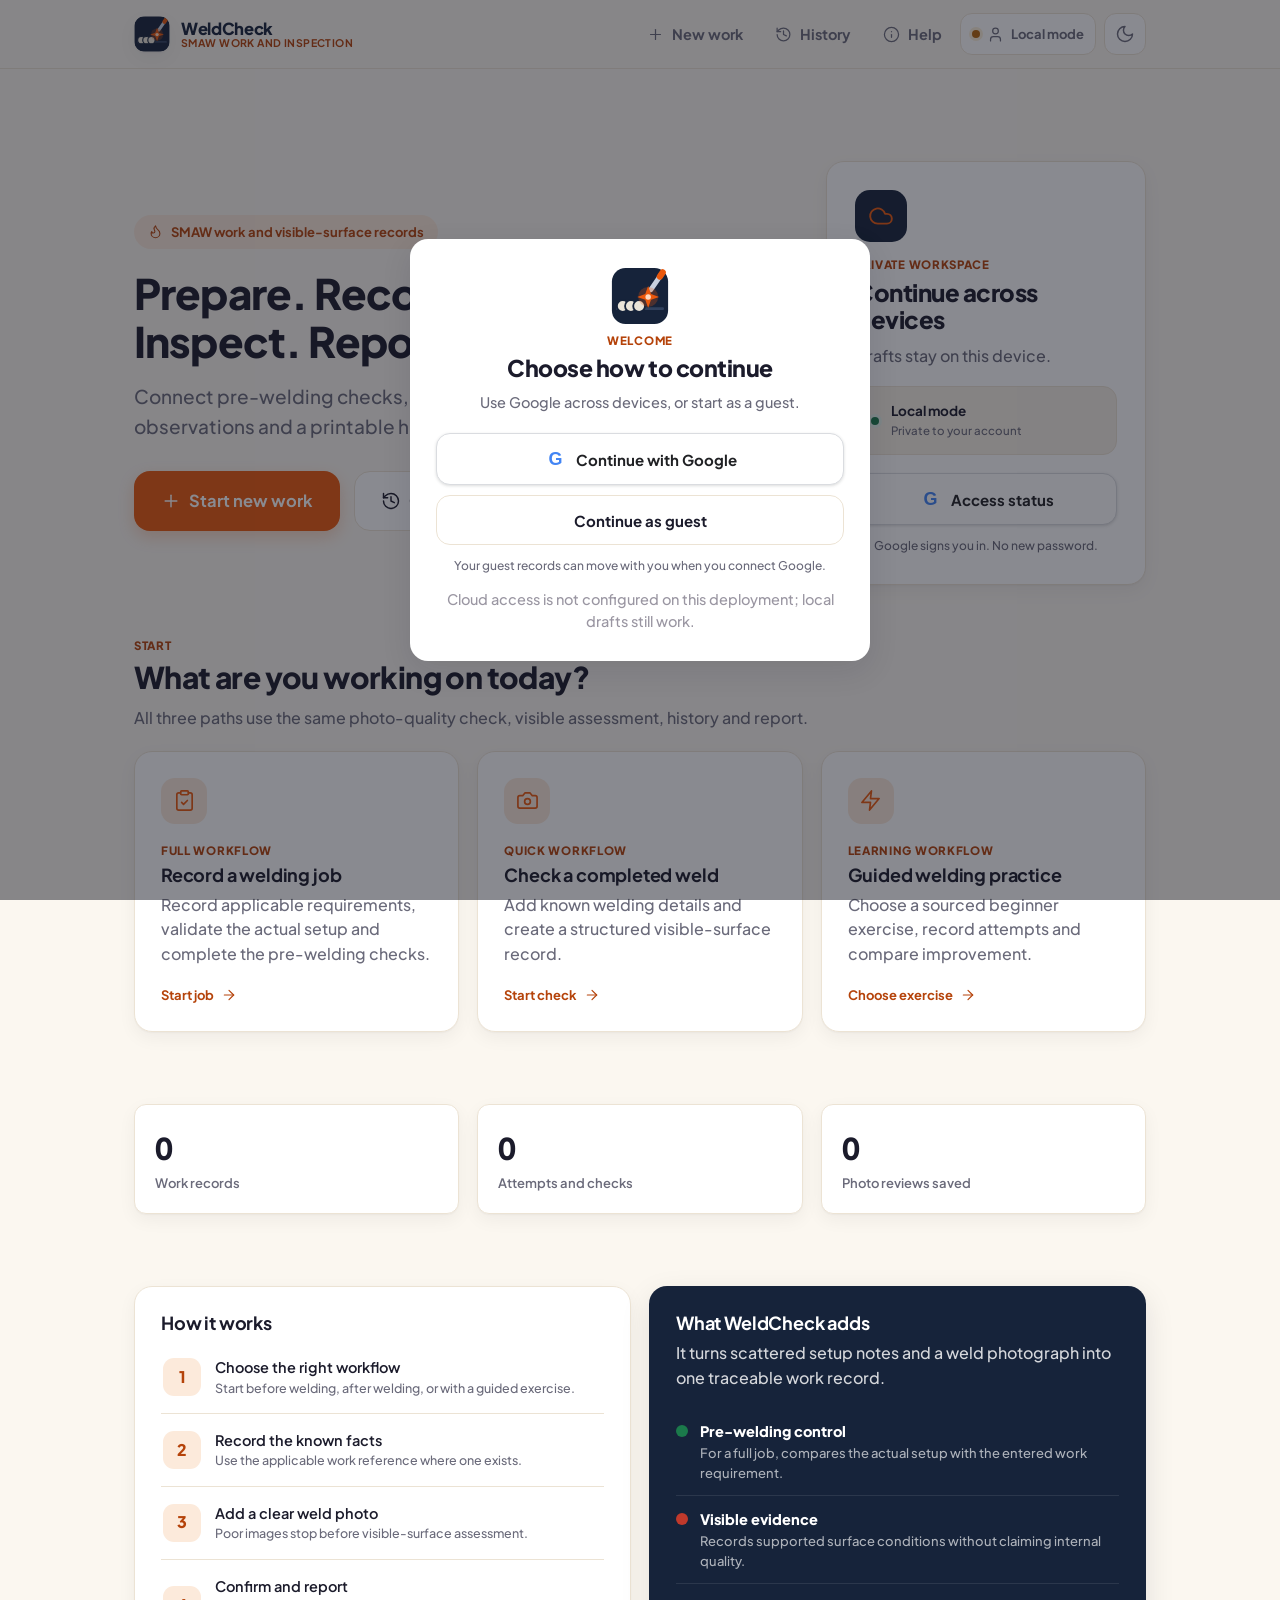
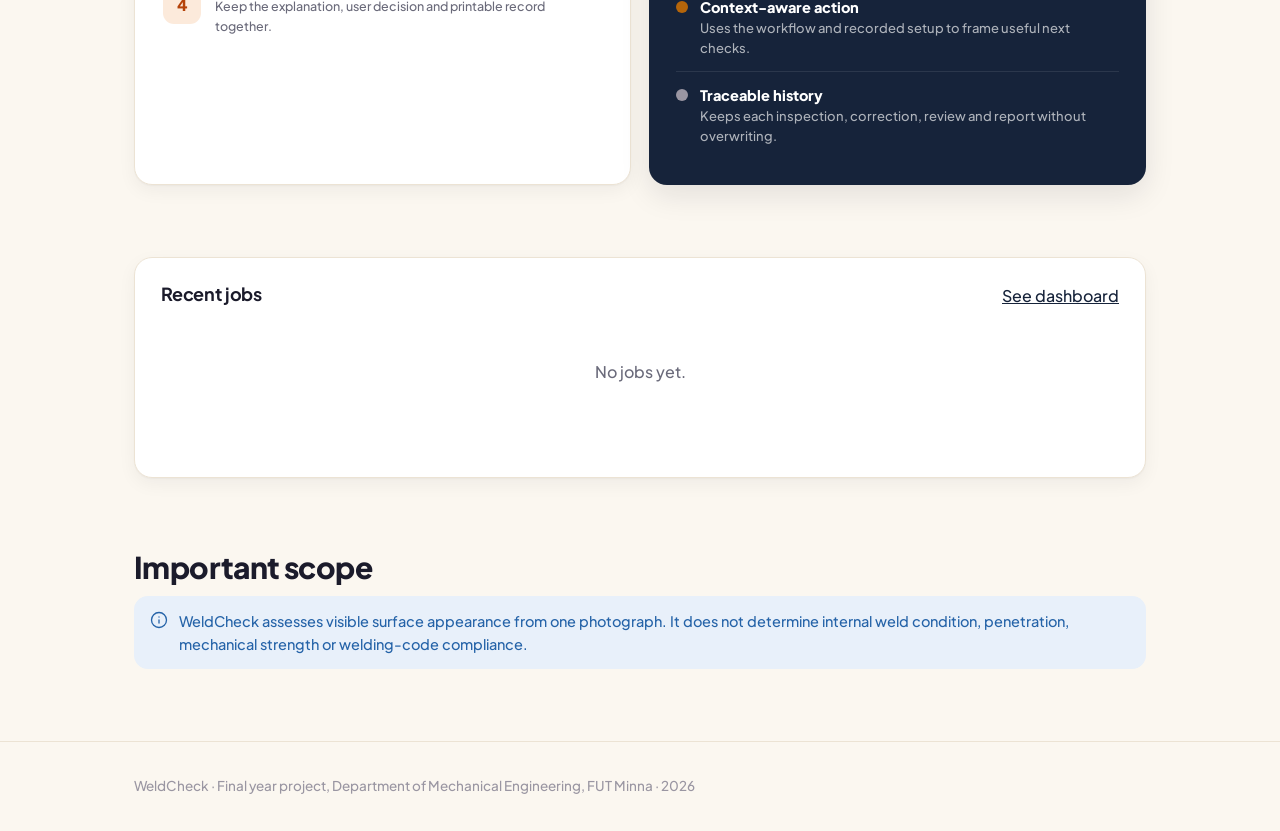
==== commit 320eaecf: "Add job quick-check and guided-practice workflows" ====
--- a/index.html
+++ b/index.html
@@ -1,11 +1,12 @@
 <!DOCTYPE html><html lang="en"><head><meta charset="UTF-8"/><meta name="viewport" content="width=device-width,initial-scale=1"/><title>WeldCheck · SMAW visible weld inspection</title><link rel="icon" href="favicon.svg"/><meta name="description" content="Cloud-backed SMAW checklist and visible weld-surface inspection records."/><link rel="canonical" href="https://weldcheck.cc/"/><meta property="og:site_name" content="WeldCheck"/><meta property="og:title" content="WeldCheck · SMAW visible weld inspection"/><meta property="og:description" content="Record a SMAW job, check photo quality and keep a clear visible-surface inspection report."/><meta property="og:url" content="https://weldcheck.cc/"/><meta property="og:type" content="website"/><link rel="preconnect" href="https://fonts.googleapis.com"/><link rel="preconnect" href="https://fonts.gstatic.com" crossorigin/><link href="https://fonts.googleapis.com/css2?family=Plus+Jakarta+Sans:wght@400;500;600;700;800&display=swap" rel="stylesheet"/><link rel="stylesheet" href="assets/weldcheck.css?v=20260823b"/></head><body class="sel-body" data-page="home">
-<header class="sel-header"><div class="sel-wrap sel-header__bar"><a class="sel-logo" href="/"><span class="sel-logo__mark"><img src="assets/logo.svg" alt=""/></span><span class="sel-logo__text"><span class="sel-logo__brand">WeldCheck</span><span class="sel-logo__sub">SMAW practice guide</span></span></a><nav class="wc-topnav"><a href="/new-job" data-nav="new"><svg class="ic"><use href="#i-plus"></use></svg><span class="wc-navlabel">New exercise</span></a><a href="/history" data-nav="history"><svg class="ic"><use href="#i-history"></use></svg><span class="wc-navlabel">History</span></a><button class="sel-theme" id="themeBtn"><svg class="ic"><use href="#i-moon"></use></svg></button></nav></div></header>
-<main class="sel-main"><section class="sel-hero"><div class="sel-wrap wc-hero-grid"><div><span class="sel-hero__eyebrow"><svg class="ic"><use href="#i-flame"></use></svg> Guided SMAW practice</span><h1>Set up. Weld. Review. Improve.</h1><p class="lead">Follow an approved exercise, record each attempt and see what to check next.</p><div class="sel-hero__cta"><a class="sel-btn sel-btn--primary sel-btn--lg" href="/new-job"><svg class="ic"><use href="#i-plus"></use></svg> Start an exercise</a><a class="sel-btn sel-btn--ghost sel-btn--lg" href="/history"><svg class="ic"><use href="#i-history"></use></svg> Open history</a></div></div><aside class="sel-card wc-access-card" aria-labelledby="accessTitle"><span class="sel-modal__ic"><svg class="ic"><use href="#i-cloud"></use></svg></span><p class="wc-overline">Private workspace</p><h2 id="accessTitle">Continue across devices</h2><p id="accessText">Start as a guest. Connect Google later.</p><div class="wc-sync-status"><span class="wc-account-dot is-online"></span><div><b id="accessState">Checking account…</b><span>Private to your account</span></div></div><button class="sel-btn sel-btn--google sel-btn--block" id="heroAccountBtn" type="button"><span class="wc-google-mark" aria-hidden="true">G</span><span>Sign in or create account</span></button><p class="wc-auth-help">Google signs you in. No new password.</p></aside></div></section>
-<section class="sel-section" style="padding-top:0"><div class="sel-wrap"><div class="sel-grid sel-grid--3"><div class="sel-stat"><div class="sel-stat__value" id="statJobs">0</div><div class="sel-stat__label">Exercises started</div></div><div class="sel-stat"><div class="sel-stat__value" id="statChecks">0</div><div class="sel-stat__label">Attempts recorded</div></div><div class="sel-stat"><div class="sel-stat__value" id="statInspections">0</div><div class="sel-stat__label">Photo reviews saved</div></div></div></div></section>
-<section class="sel-section" style="padding-top:0"><div class="sel-wrap sel-grid sel-grid--2"><div class="sel-card"><h3>How it works</h3><div class="sel-rows"><div class="sel-row"><div class="sel-row__icon">1</div><div class="sel-row__body"><div class="sel-row__title">Choose an approved exercise</div><div class="sel-row__sub">Use the workshop requirements supplied by a supervisor.</div></div></div><div class="sel-row"><div class="sel-row__icon">2</div><div class="sel-row__body"><div class="sel-row__title">Check the actual setup</div><div class="sel-row__sub">Fix mismatches before welding.</div></div></div><div class="sel-row"><div class="sel-row__icon">3</div><div class="sel-row__body"><div class="sel-row__title">Weld and add a clear photo</div><div class="sel-row__sub">Photo quality is checked before visible assessment.</div></div></div><div class="sel-row"><div class="sel-row__icon">4</div><div class="sel-row__body"><div class="sel-row__title">Review and improve</div><div class="sel-row__sub">Plan the next attempt and record supervisor feedback.</div></div></div></div></div><div class="sel-card sel-card--feature"><h3>What WeldCheck adds</h3><p>It connects setup, visible results and repeated practice in one record.</p><div class="wc-cat"><span class="wc-cat__dot" style="background:var(--sp-success)"></span><div><div class="wc-cat__name">Readiness check</div><div class="wc-cat__sub">Compares the recorded setup with the approved exercise.</div></div></div><div class="wc-cat"><span class="wc-cat__dot" style="background:var(--sp-danger)"></span><div><div class="wc-cat__name">Visible evidence</div><div class="wc-cat__sub">Records supported surface conditions without guessing causes.</div></div></div><div class="wc-cat"><span class="wc-cat__dot" style="background:var(--sp-warn)"></span><div><div class="wc-cat__name">Attempt comparison</div><div class="wc-cat__sub">Shows what changed and which visible conditions remain.</div></div></div><div class="wc-cat"><span class="wc-cat__dot" style="background:var(--sp-ink-3)"></span><div><div class="wc-cat__name">Supervisor record</div><div class="wc-cat__sub">Keeps the review decision with the practice attempt.</div></div></div></div></div></section>
+<header class="sel-header"><div class="sel-wrap sel-header__bar"><a class="sel-logo" href="/"><span class="sel-logo__mark"><img src="assets/logo.svg" alt=""/></span><span class="sel-logo__text"><span class="sel-logo__brand">WeldCheck</span><span class="sel-logo__sub">SMAW work and inspection</span></span></a><nav class="wc-topnav"><a href="/new-job" data-nav="new"><svg class="ic"><use href="#i-plus"></use></svg><span class="wc-navlabel">New work</span></a><a href="/history" data-nav="history"><svg class="ic"><use href="#i-history"></use></svg><span class="wc-navlabel">History</span></a><button class="sel-theme" id="themeBtn"><svg class="ic"><use href="#i-moon"></use></svg></button></nav></div></header>
+<main class="sel-main"><section class="sel-hero"><div class="sel-wrap wc-hero-grid"><div><span class="sel-hero__eyebrow"><svg class="ic"><use href="#i-flame"></use></svg> SMAW work and visible-surface records</span><h1>Prepare. Record. Inspect. Report.</h1><p class="lead">Connect pre-welding checks, recorded settings, visible weld observations and a printable history in one place.</p><div class="sel-hero__cta"><a class="sel-btn sel-btn--primary sel-btn--lg" href="#start"><svg class="ic"><use href="#i-plus"></use></svg> Start new work</a><a class="sel-btn sel-btn--ghost sel-btn--lg" href="/history"><svg class="ic"><use href="#i-history"></use></svg> Open history</a></div></div><aside class="sel-card wc-access-card" aria-labelledby="accessTitle"><span class="sel-modal__ic"><svg class="ic"><use href="#i-cloud"></use></svg></span><p class="wc-overline">Private workspace</p><h2 id="accessTitle">Continue across devices</h2><p id="accessText">Start as a guest. Connect Google later.</p><div class="wc-sync-status"><span class="wc-account-dot is-online"></span><div><b id="accessState">Checking account…</b><span>Private to your account</span></div></div><button class="sel-btn sel-btn--google sel-btn--block" id="heroAccountBtn" type="button"><span class="wc-google-mark" aria-hidden="true">G</span><span>Sign in or create account</span></button><p class="wc-auth-help">Google signs you in. No new password.</p></aside></div></section>
+<section class="sel-section" id="start" style="padding-top:0"><div class="sel-wrap"><div class="wc-section-heading"><p class="wc-overline">Start</p><h2>What are you working on today?</h2><p>All three paths use the same photo-quality check, visible assessment, history and report.</p></div><div class="sel-grid sel-grid--3 wc-workflow-grid"><a class="sel-card wc-start-card" href="/new-job?workflow=job"><span class="wc-start-card__icon"><svg class="ic"><use href="#i-clipboard"></use></svg></span><span class="wc-overline">Full workflow</span><h3>Record a welding job</h3><p>Record applicable requirements, validate the actual setup and complete the pre-welding checks.</p><b>Start job <svg class="ic"><use href="#i-arrow-right"></use></svg></b></a><a class="sel-card wc-start-card" href="/new-job?workflow=quick_check"><span class="wc-start-card__icon"><svg class="ic"><use href="#i-camera"></use></svg></span><span class="wc-overline">Quick workflow</span><h3>Check a completed weld</h3><p>Add known welding details and create a structured visible-surface record.</p><b>Start check <svg class="ic"><use href="#i-arrow-right"></use></svg></b></a><a class="sel-card wc-start-card" href="/new-job?workflow=practice"><span class="wc-start-card__icon"><svg class="ic"><use href="#i-zap"></use></svg></span><span class="wc-overline">Learning workflow</span><h3>Guided welding practice</h3><p>Choose a sourced beginner exercise, record attempts and compare improvement.</p><b>Choose exercise <svg class="ic"><use href="#i-arrow-right"></use></svg></b></a></div></div></section>
+<section class="sel-section" style="padding-top:0"><div class="sel-wrap"><div class="sel-grid sel-grid--3"><div class="sel-stat"><div class="sel-stat__value" id="statJobs">0</div><div class="sel-stat__label">Work records</div></div><div class="sel-stat"><div class="sel-stat__value" id="statChecks">0</div><div class="sel-stat__label">Attempts and checks</div></div><div class="sel-stat"><div class="sel-stat__value" id="statInspections">0</div><div class="sel-stat__label">Photo reviews saved</div></div></div></div></section>
+<section class="sel-section" style="padding-top:0"><div class="sel-wrap sel-grid sel-grid--2"><div class="sel-card"><h3>How it works</h3><div class="sel-rows"><div class="sel-row"><div class="sel-row__icon">1</div><div class="sel-row__body"><div class="sel-row__title">Choose the right workflow</div><div class="sel-row__sub">Start before welding, after welding, or with a guided exercise.</div></div></div><div class="sel-row"><div class="sel-row__icon">2</div><div class="sel-row__body"><div class="sel-row__title">Record the known facts</div><div class="sel-row__sub">Use the applicable work reference where one exists.</div></div></div><div class="sel-row"><div class="sel-row__icon">3</div><div class="sel-row__body"><div class="sel-row__title">Add a clear weld photo</div><div class="sel-row__sub">Poor images stop before visible-surface assessment.</div></div></div><div class="sel-row"><div class="sel-row__icon">4</div><div class="sel-row__body"><div class="sel-row__title">Confirm and report</div><div class="sel-row__sub">Keep the explanation, user decision and printable record together.</div></div></div></div></div><div class="sel-card sel-card--feature"><h3>What WeldCheck adds</h3><p>It turns scattered setup notes and a weld photograph into one traceable work record.</p><div class="wc-cat"><span class="wc-cat__dot" style="background:var(--sp-success)"></span><div><div class="wc-cat__name">Pre-welding control</div><div class="wc-cat__sub">For a full job, compares the actual setup with the entered work requirement.</div></div></div><div class="wc-cat"><span class="wc-cat__dot" style="background:var(--sp-danger)"></span><div><div class="wc-cat__name">Visible evidence</div><div class="wc-cat__sub">Records supported surface conditions without claiming internal quality.</div></div></div><div class="wc-cat"><span class="wc-cat__dot" style="background:var(--sp-warn)"></span><div><div class="wc-cat__name">Context-aware action</div><div class="wc-cat__sub">Uses the workflow and recorded setup to frame useful next checks.</div></div></div><div class="wc-cat"><span class="wc-cat__dot" style="background:var(--sp-ink-3)"></span><div><div class="wc-cat__name">Traceable history</div><div class="wc-cat__sub">Keeps each inspection, correction, review and report without overwriting.</div></div></div></div></div></section>
 <section class="sel-section" style="padding-top:0"><div class="sel-wrap"><div class="sel-card"><div class="wc-card-head"><h3>Recent jobs</h3><a href="/history">See dashboard</a></div><div id="recentList"><p class="sel-empty">No jobs yet.</p></div></div></div></section>
 <section class="sel-section" style="padding-top:0"><div class="sel-wrap"><h2>Important scope</h2><div class="sel-note sel-note--info"><svg class="ic"><use href="#i-info"></use></svg><span>WeldCheck assesses visible surface appearance from one photograph. It does not determine internal weld condition, penetration, mechanical strength or welding-code compliance.</span></div></div></section></main>
 <footer class="sel-footer"><div class="sel-wrap">WeldCheck · Final year project, Department of Mechanical Engineering, FUT Minna · <span data-year></span></div></footer>
 <div class="sel-modal" id="welcomeModal" hidden role="dialog" aria-modal="true" aria-labelledby="welcomeTitle"><div class="sel-modal__card sel-modal__card--celebrate"><img src="assets/logo.svg" alt="" width="58" height="58"/><p class="wc-overline">Welcome</p><h2 id="welcomeTitle">Choose how to continue</h2><p>Use Google across devices, or start as a guest.</p><div class="sel-modal__foot"><button class="sel-btn sel-btn--google sel-btn--block" id="googleBtn"><span class="wc-google-mark" aria-hidden="true">G</span> Continue with Google</button><button class="sel-btn sel-btn--ghost sel-btn--block" id="guestBtn">Continue as guest</button></div><p class="wc-auth-help">Your guest records can move with you when you connect Google.</p><p class="wc-tiny" id="authNote" aria-live="polite"></p></div></div>
-<script src="assets/sprite.js"></script><script src="assets/db.js"></script><script src="assets/cloud.js"></script><script src="assets/data.js"></script><script src="assets/app.js"></script><script src="assets/auth.js"></script><script src="assets/fx.js"></script><script src="assets/home-learning.js"></script>
+<script src="assets/sprite.js"></script><script src="assets/workflows.js"></script><script src="assets/library.js"></script><script src="assets/db.js"></script><script src="assets/cloud.js"></script><script src="assets/data.js"></script><script src="assets/app.js"></script><script src="assets/auth.js"></script><script src="assets/fx.js"></script>
 <script>(function(){var modal=Wc.$("welcomeModal");function close(){modal.classList.remove("is-in");setTimeout(function(){modal.hidden=true;},200);try{localStorage.setItem("wcWelcomedV2","1");}catch(e){}}Wc.$("guestBtn").onclick=close;Wc.$("googleBtn").onclick=function(){var b=this;if(window.WcAuth)WcAuth.google(b,Wc.$("authNote"));else{b.classList.add("is-loading");WcCloud.google().catch(function(e){b.classList.remove("is-loading");Wc.$("authNote").textContent=e.message;});}};Wc.$("heroAccountBtn").onclick=function(){if(window.WcAuth)WcAuth.open();else Wc.toast("Account controls are still loading.");};try{if(!localStorage.getItem("wcWelcomedV2")){modal.hidden=false;requestAnimationFrame(function(){modal.classList.add("is-in");});}}catch(e){}Promise.all([WcData.allJobs(),WcData.allInspections(),WcData.authState()]).then(function(v){var jobs=v[0],ins=v[1],state=v[2],checks=jobs.filter(function(j){return Wc.doneCount(j)===Wc.CHECKLIST.length;}).length;WcFx.countUp(Wc.$("statJobs"),jobs.length);WcFx.countUp(Wc.$("statChecks"),checks);WcFx.countUp(Wc.$("statInspections"),ins.length);Wc.$("accessState").textContent=state.isGuest?"Guest workspace active":"Signed in and synchronized";Wc.$("accessText").textContent=state.isGuest?"Your guest records are already private. Connect Google to keep them across devices.":"Your jobs, inspections and photographs are synchronized with your Google account.";Wc.$("heroAccountBtn").querySelector("span:last-child").textContent=state.isGuest?"Sign in or create account":"Open account and sync";if(!state.configured){Wc.$("authNote").textContent="Cloud access is not configured on this deployment; local drafts still work.";Wc.$("accessState").textContent="Local mode";}if(jobs.length)Wc.$("recentList").innerHTML='<div class="sel-rows">'+jobs.slice(0,4).map(function(j){return'<a class="sel-row" href="'+Wc.nextPage(j)+'"><div class="sel-row__icon"><svg class="ic"><use href="#i-file-text"></use></svg></div><div class="sel-row__body"><div class="sel-row__title">Sample '+Wc.esc(j.sampleNo)+'</div><div class="sel-row__sub">'+Wc.esc(Wc.fmtDate(j.date||j.createdAt))+' · '+Wc.esc(j.jointType)+' · '+(j.inspectionCount||0)+' inspection(s)</div></div>'+Wc.statusPill(j)+'</a>';}).join('')+'</div>';WcFx.reveal(document.body,{selector:".sel-stat,.sel-card",step:40});});})();</script></body></html>
--- a/assets/weldcheck.css
+++ b/assets/weldcheck.css
@@ -396,6 +396,22 @@
 .wc-dashboard-empty .sel-btn { margin-top: 8px; }
 body:has(#emptyDashboard:not([hidden])) #csvBtn,
 body:has(#emptyDashboard:not([hidden])) #jsonBtn { display: none; }
+.wc-section-heading { margin-bottom: 20px; }
+.wc-section-heading > p:last-child { max-width: 700px; color: var(--sp-ink-2); }
+.wc-workflow-grid { align-items: stretch; }
+.wc-start-card { display: flex; flex-direction: column; min-height: 260px; color: inherit; text-decoration: none; transition: transform .18s ease, border-color .18s ease, box-shadow .18s ease; }
+.wc-start-card:hover { transform: translateY(-3px); border-color: var(--sp-accent); box-shadow: var(--sp-sh-2); }
+.wc-start-card p { color: var(--sp-ink-2); flex: 1; }
+.wc-start-card > b { display: flex; align-items: center; gap: 7px; color: var(--sp-accent-ink); font-size: 13px; }
+.wc-start-card > b .ic { width: 16px; height: 16px; }
+.wc-start-card__icon, .wc-workflow-card > span:first-child { width: 46px; height: 46px; display: grid; place-items: center; border-radius: 14px; background: var(--sp-accent-soft); color: var(--sp-accent); margin-bottom: 18px; }
+.wc-start-card__icon .ic, .wc-workflow-card > span:first-child .ic { width: 23px; height: 23px; }
+.wc-workflow-list { display: grid; gap: 12px; margin-top: 24px; }
+.wc-workflow-card { display: grid; grid-template-columns: auto 1fr auto; align-items: center; gap: 16px; color: inherit; text-decoration: none; padding: 20px; }
+.wc-workflow-card > span:first-child { margin: 0; }
+.wc-workflow-card h3, .wc-workflow-card p { margin: 0; }
+.wc-workflow-card p { color: var(--sp-ink-2); margin-top: 4px; }
+.wc-workflow-card > .ic { color: var(--sp-ink-3); }
 .wc-stats-6 { display: grid; grid-template-columns: repeat(2, 1fr); gap: 12px; }
 @media (min-width: 720px) { .wc-stats-6 { grid-template-columns: repeat(3, 1fr); } }
 @media (min-width: 1000px) { .wc-stats-6 { grid-template-columns: repeat(6, 1fr); } }
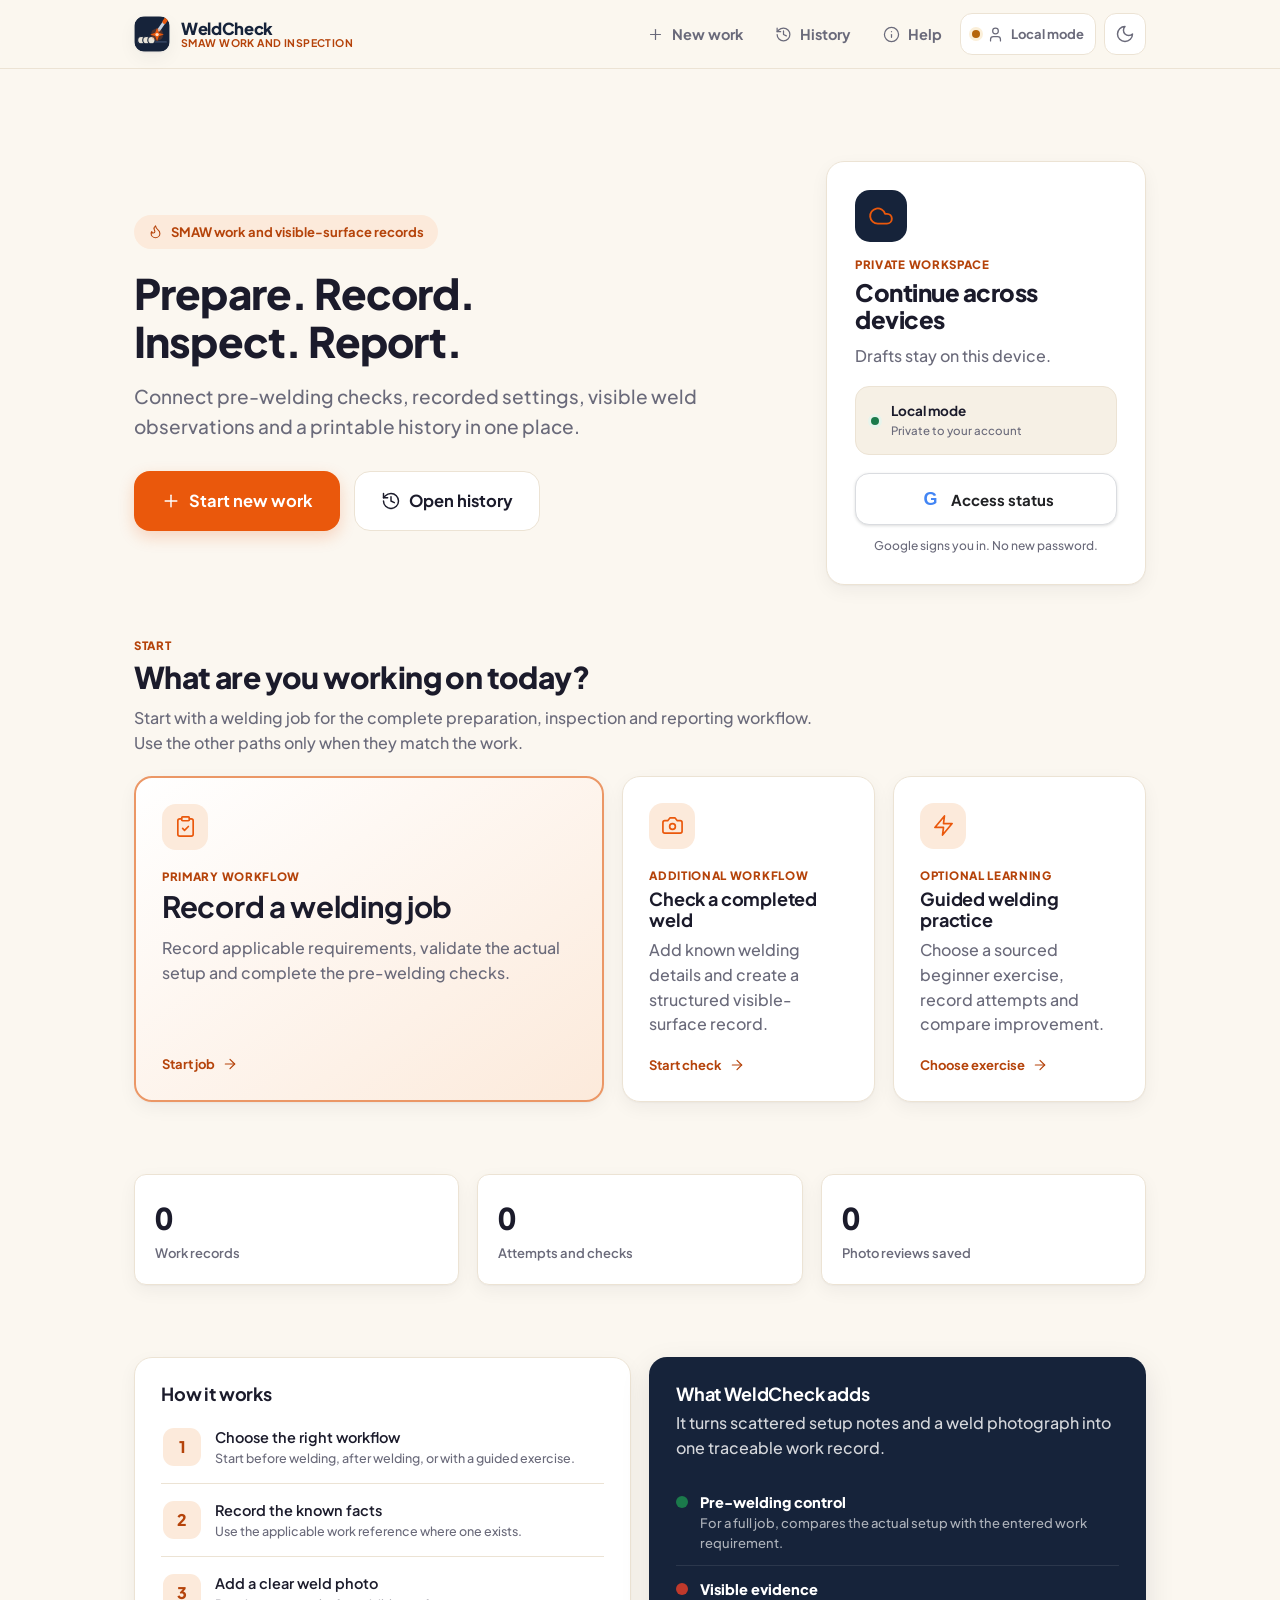
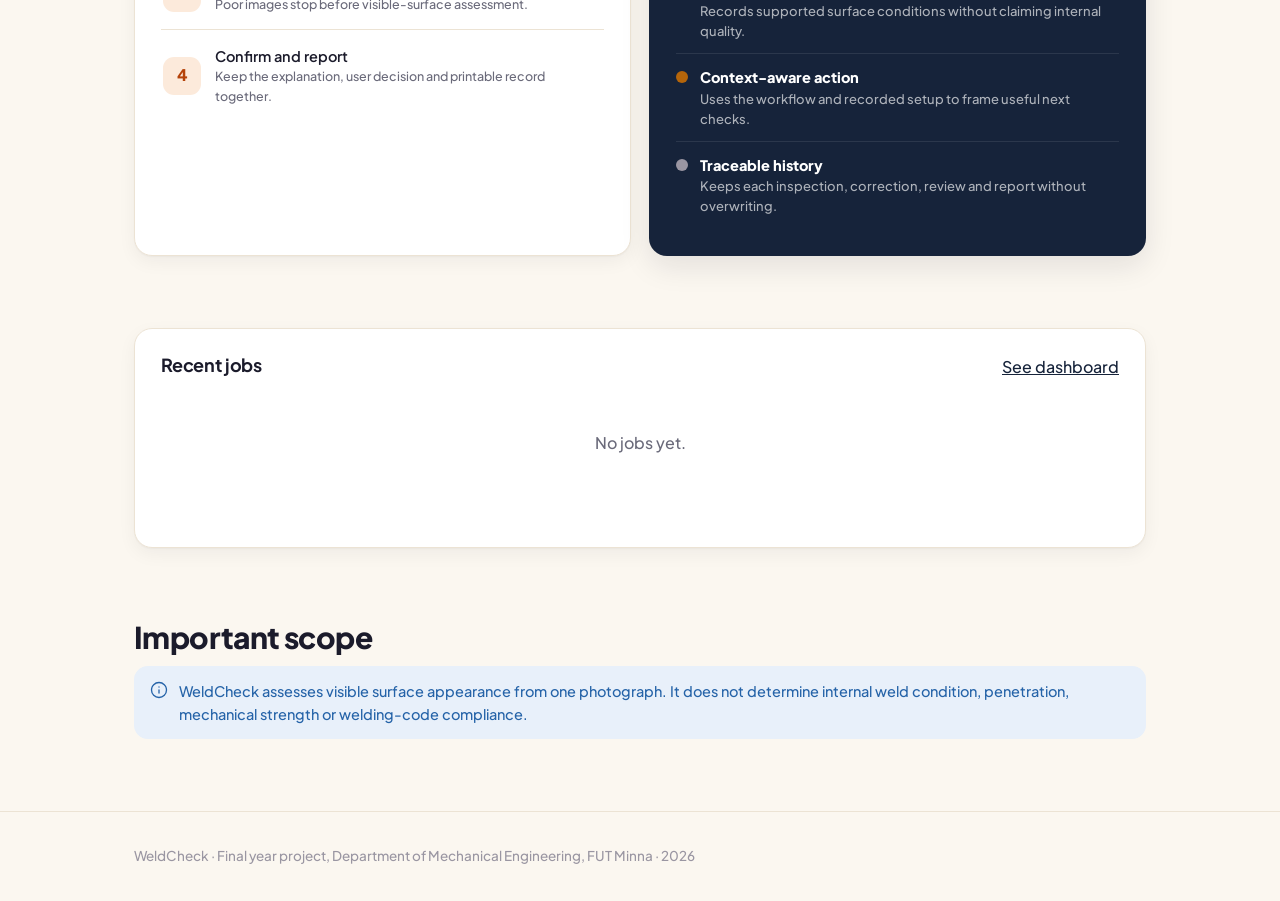
==== commit 593bc1cd: "Align product hierarchy with SMAW project scope" ====
--- a/index.html
+++ b/index.html
@@ -9,4 +9,4 @@
 <footer class="sel-footer"><div class="sel-wrap">WeldCheck · Final year project, Department of Mechanical Engineering, FUT Minna · <span data-year></span></div></footer>
 <div class="sel-modal" id="welcomeModal" hidden role="dialog" aria-modal="true" aria-labelledby="welcomeTitle"><div class="sel-modal__card sel-modal__card--celebrate"><img src="assets/logo.svg" alt="" width="58" height="58"/><p class="wc-overline">Welcome</p><h2 id="welcomeTitle">Choose how to continue</h2><p>Use Google across devices, or start as a guest.</p><div class="sel-modal__foot"><button class="sel-btn sel-btn--google sel-btn--block" id="googleBtn"><span class="wc-google-mark" aria-hidden="true">G</span> Continue with Google</button><button class="sel-btn sel-btn--ghost sel-btn--block" id="guestBtn">Continue as guest</button></div><p class="wc-auth-help">Your guest records can move with you when you connect Google.</p><p class="wc-tiny" id="authNote" aria-live="polite"></p></div></div>
 <script src="assets/sprite.js"></script><script src="assets/workflows.js"></script><script src="assets/library.js"></script><script src="assets/db.js"></script><script src="assets/cloud.js"></script><script src="assets/data.js"></script><script src="assets/app.js"></script><script src="assets/auth.js"></script><script src="assets/fx.js"></script>
-<script>(function(){var modal=Wc.$("welcomeModal");function close(){modal.classList.remove("is-in");setTimeout(function(){modal.hidden=true;},200);try{localStorage.setItem("wcWelcomedV2","1");}catch(e){}}Wc.$("guestBtn").onclick=close;Wc.$("googleBtn").onclick=function(){var b=this;if(window.WcAuth)WcAuth.google(b,Wc.$("authNote"));else{b.classList.add("is-loading");WcCloud.google().catch(function(e){b.classList.remove("is-loading");Wc.$("authNote").textContent=e.message;});}};Wc.$("heroAccountBtn").onclick=function(){if(window.WcAuth)WcAuth.open();else Wc.toast("Account controls are still loading.");};try{if(!localStorage.getItem("wcWelcomedV2")){modal.hidden=false;requestAnimationFrame(function(){modal.classList.add("is-in");});}}catch(e){}Promise.all([WcData.allJobs(),WcData.allInspections(),WcData.authState()]).then(function(v){var jobs=v[0],ins=v[1],state=v[2],checks=jobs.filter(function(j){return Wc.doneCount(j)===Wc.CHECKLIST.length;}).length;WcFx.countUp(Wc.$("statJobs"),jobs.length);WcFx.countUp(Wc.$("statChecks"),checks);WcFx.countUp(Wc.$("statInspections"),ins.length);Wc.$("accessState").textContent=state.isGuest?"Guest workspace active":"Signed in and synchronized";Wc.$("accessText").textContent=state.isGuest?"Your guest records are already private. Connect Google to keep them across devices.":"Your jobs, inspections and photographs are synchronized with your Google account.";Wc.$("heroAccountBtn").querySelector("span:last-child").textContent=state.isGuest?"Sign in or create account":"Open account and sync";if(!state.configured){Wc.$("authNote").textContent="Cloud access is not configured on this deployment; local drafts still work.";Wc.$("accessState").textContent="Local mode";}if(jobs.length)Wc.$("recentList").innerHTML='<div class="sel-rows">'+jobs.slice(0,4).map(function(j){return'<a class="sel-row" href="'+Wc.nextPage(j)+'"><div class="sel-row__icon"><svg class="ic"><use href="#i-file-text"></use></svg></div><div class="sel-row__body"><div class="sel-row__title">Sample '+Wc.esc(j.sampleNo)+'</div><div class="sel-row__sub">'+Wc.esc(Wc.fmtDate(j.date||j.createdAt))+' · '+Wc.esc(j.jointType)+' · '+(j.inspectionCount||0)+' inspection(s)</div></div>'+Wc.statusPill(j)+'</a>';}).join('')+'</div>';WcFx.reveal(document.body,{selector:".sel-stat,.sel-card",step:40});});})();</script></body></html>
+<script src="assets/home.js"></script></body></html>
--- a/assets/weldcheck.css
+++ b/assets/weldcheck.css
@@ -180,6 +180,7 @@
 .sel-row__body { flex: 1; min-width: 0; }
 .sel-row__title { font-size: 14.5px; font-weight: 600; color: var(--sp-ink); }
 .sel-row__sub { font-size: 12.5px; color: var(--sp-ink-2); }
+.sel-row__sub { overflow-wrap: anywhere; }
 a.sel-row { text-decoration: none; transition: background .14s ease; border-radius: 12px; padding-left: 10px; padding-right: 10px; margin: 0 -10px; }
 a.sel-row:hover { background: var(--sp-surface-2); }
 .sel-row__chev { color: var(--sp-ink-3); flex: none; }
@@ -204,6 +205,7 @@
 
 /* Notes / states */
 .sel-note { display: flex; gap: 11px; align-items: flex-start; padding: 14px 16px; border-radius: 14px; font-size: 14.5px; }
+.sel-note > *:not(.ic) { min-width: 0; }
 .sel-note .ic { width: 18px; height: 18px; margin-top: 1px; }
 .sel-note--info { background: var(--sp-info-soft); color: var(--sp-info); }
 .sel-note--warn { background: var(--sp-warn-soft); color: var(--sp-warn); }
@@ -285,6 +287,7 @@
 
 /* Modal (welcome / about-this-project) */
 .sel-modal { position: fixed; inset: 0; z-index: 80; display: flex; align-items: center; justify-content: center; padding: 20px; background: rgba(20,22,34,.5); opacity: 0; transition: opacity .22s ease; }
+html:not(.wc-auth-ready) #welcomeModal { display: none !important; }
 .sel-modal.is-in { opacity: 1; }
 .sel-modal__card { position: relative; background: var(--sp-surface); border-radius: var(--sp-r); box-shadow: var(--sp-sh-2); max-width: 460px; width: 100%; padding: 28px 26px; transform: translateY(12px) scale(.98); transition: transform .22s ease; max-height: calc(100dvh - 40px); overflow-y: auto; -webkit-overflow-scrolling: touch; }
 .sel-modal.is-in .sel-modal__card { transform: none; }
@@ -331,6 +334,8 @@
 .wc-required { margin-left: 6px; text-transform: uppercase; letter-spacing: .04em; }
 .wc-privacy, .wc-tiny { margin: 12px 0 0 !important; text-align: center; font-size: 12px; color: var(--sp-ink-3) !important; }
 .wc-note-copy { margin-top: 5px; font-size: 13px; }
+#exerciseSource { text-align: left; overflow-wrap: anywhere; word-break: break-word; }
+.wc-source-link { display: inline-flex; align-items: center; padding: 2px 7px; border-radius: 7px; background: color-mix(in srgb, currentColor 10%, transparent); color: inherit; font-weight: 800; text-decoration: underline; text-underline-offset: 2px; }
 .wc-list { margin: 8px 0 18px; padding-left: 21px; color: var(--sp-ink-2); }
 .wc-list li + li { margin-top: 7px; }
 .wc-section-card { margin-top: 18px; }
@@ -403,6 +408,9 @@
 .wc-start-card:hover { transform: translateY(-3px); border-color: var(--sp-accent); box-shadow: var(--sp-sh-2); }
 .wc-start-card p { color: var(--sp-ink-2); flex: 1; }
 .wc-start-card > b { display: flex; align-items: center; gap: 7px; color: var(--sp-accent-ink); font-size: 13px; }
+.wc-workflow-grid--priority { grid-template-columns: 1.45fr .78fr .78fr; }
+.wc-start-card--primary { border: 2px solid color-mix(in srgb, var(--sp-accent) 55%, var(--sp-line)); background: linear-gradient(145deg, var(--sp-surface), var(--sp-accent-soft)); }
+.wc-start-card--primary h3 { font-size: clamp(22px, 2.3vw, 30px); }
 .wc-start-card > b .ic { width: 16px; height: 16px; }
 .wc-start-card__icon, .wc-workflow-card > span:first-child { width: 46px; height: 46px; display: grid; place-items: center; border-radius: 14px; background: var(--sp-accent-soft); color: var(--sp-accent); margin-bottom: 18px; }
 .wc-start-card__icon .ic, .wc-workflow-card > span:first-child .ic { width: 23px; height: 23px; }
@@ -421,7 +429,7 @@
 .wc-bar__track { height: 10px; overflow: hidden; border-radius: var(--sp-pill); background: var(--sp-surface-2); margin-top: 6px; }
 .wc-bar__track span { display: block; height: 100%; min-width: 2px; border-radius: inherit; background: var(--sp-accent); }
 .wc-filters { display: grid; gap: 10px; }
-@media (min-width: 720px) { .wc-filters { grid-template-columns: 2fr repeat(4, 1fr); } }
+@media (min-width: 720px) { .wc-filters { grid-template-columns: repeat(auto-fit, minmax(150px, 1fr)); } .wc-filter-search { grid-column: span 2; } }
 @media (max-width: 700px) { .wc-page-head, .wc-card-head { flex-direction: column; } .sel-account span { display: none; } .sel-account { padding: 10px; } }
 @media (max-width: 700px) { .wc-guide-hero { padding: 23px; } .wc-guide-hero__mark { display: none; } .wc-guide-flow { grid-template-columns: 1fr; } .wc-faq { grid-template-columns: 1fr; } .wc-guide-dl div { grid-template-columns: 1fr; gap: 2px; } }
 
@@ -438,6 +446,7 @@
 .wc-account-dot { width: 8px; height: 8px; border-radius: 50%; background: var(--sp-warn); box-shadow: 0 0 0 3px var(--sp-warn-soft); flex: none; }
 .wc-account-dot.is-online { background: var(--sp-success); box-shadow: 0 0 0 3px var(--sp-success-soft); }
 .wc-account-card { text-align: left; }
+#accountActions { display: grid; gap: 10px; }
 .wc-modal-close { position: absolute; top: 17px; right: 17px; width: 38px; height: 38px; display: grid; place-items: center; border: 1px solid var(--sp-line); border-radius: 11px; background: var(--sp-surface-2); color: var(--sp-ink-2); cursor: pointer; }
 .wc-overline { margin: 0 0 5px !important; color: var(--sp-accent-ink) !important; font-size: 11.5px !important; font-weight: 800; letter-spacing: .06em; text-transform: uppercase; }
 .wc-sync-status { display: flex; gap: 12px; align-items: center; padding: 14px 15px; margin: 18px 0; border: 1px solid var(--sp-line); border-radius: 14px; background: var(--sp-surface-2); }
@@ -477,6 +486,7 @@
 .wc-process .wc-loader { width: 22px; height: 22px; border-width: 2px; border-top-color: currentColor; }
 
 @media (max-width: 760px) {
+  .wc-workflow-grid--priority { grid-template-columns: 1fr; }
   .sel-header__bar { height: 64px; }
   .wc-menu-toggle { display: grid; }
   .wc-topnav { margin-left: 0; }
